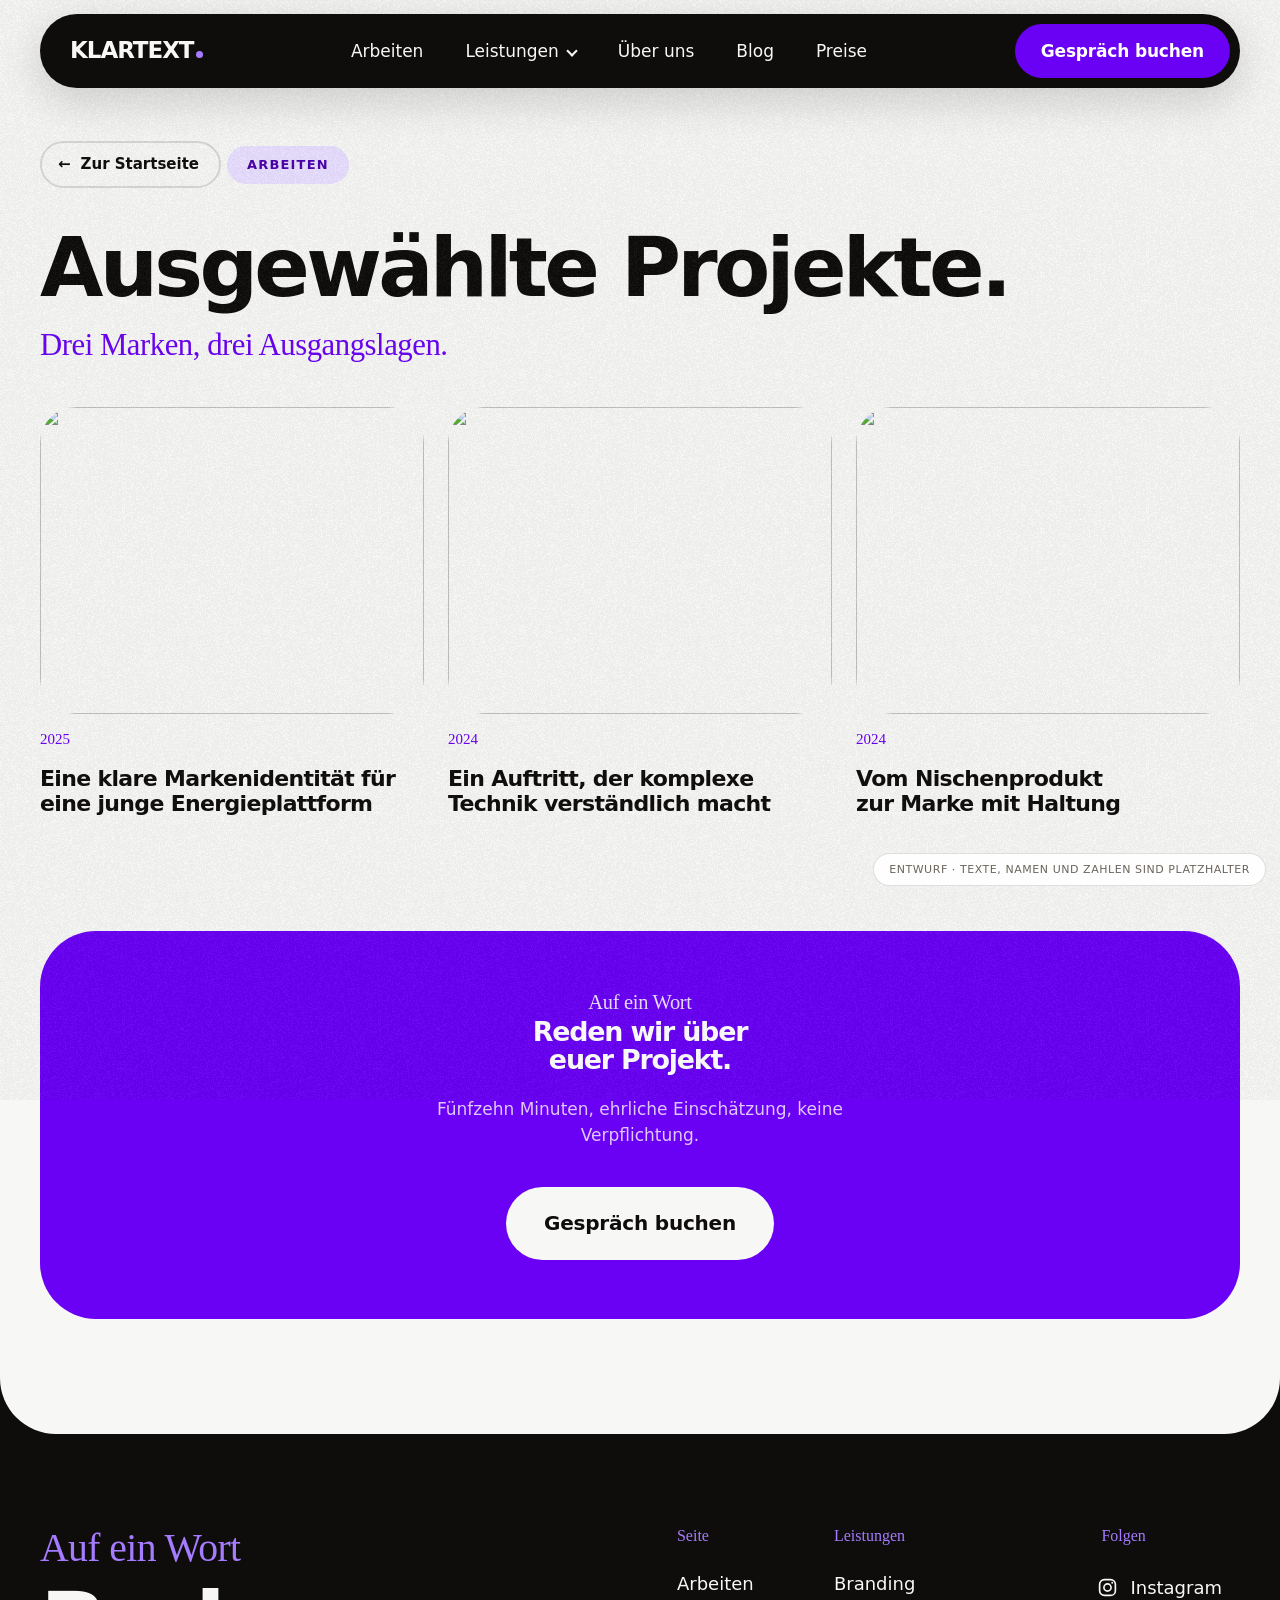
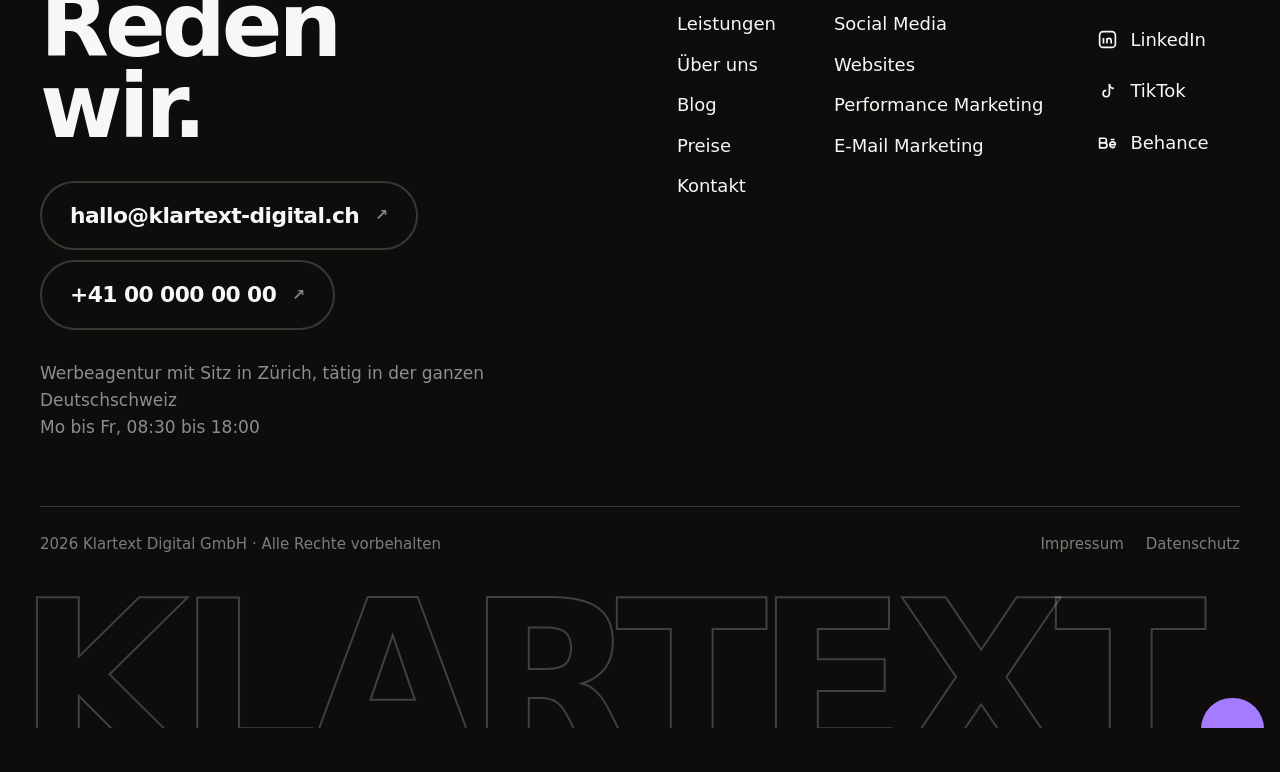
==== arbeiten/index.html @ 6c1e604f "Abstaende der Fallseiten in den Rhythmus, Kontakttext auf Standard, eigener Mauszeiger" ====
<!doctype html>
<html lang="de">
<head>
<meta charset="utf-8">
<meta name="viewport" content="width=device-width, initial-scale=1">
<style>
.lader{display:none}
.laedt{overflow:hidden}.laedt body{overflow:hidden}
.laedt .lader{--marke:clamp(40px,8.6vw,124px);--zahl:clamp(28px,4.2vw,62px);--lueck:clamp(14px,1.6vw,26px);position:fixed;inset:0;z-index:200;display:grid;place-items:center;padding:24px;background:linear-gradient(118deg,#0E0D0B 0%,#150F24 22%,#241046 42%,#3A0C8C 64%,#5406D2 84%,#6A00F4 100%);color:#F7F7F5;font-family:Figtree,system-ui,sans-serif;transition:opacity .62s cubic-bezier(.44,0,.56,1)}
.lader--weg{opacity:0}
.lader__mitte{display:grid;justify-items:center;transition:transform .62s cubic-bezier(.44,0,.56,1)}
.lader--weg .lader__mitte{transform:translateY(-14px)}
.lader__marke{display:inline-flex;align-items:baseline;gap:.1em;font-weight:900;letter-spacing:-.055em;line-height:1;font-size:var(--marke)}
.lader__marke i{font-style:normal;color:transparent;flex:0 0 auto;width:.3em;height:.3em;border-radius:50%;background:#A57BFF;align-self:baseline;overflow:hidden}
.lader__reihe{display:flex;align-items:center;gap:var(--lueck);width:min(calc(var(--marke)*10.35 + 2*(var(--lueck) + var(--zahl)*3.5)),calc(100vw - 48px));margin-top:clamp(30px,3.4vw,52px)}
.lader__balken{flex:1;height:clamp(6px,.55vw,10px);border-radius:99px;background:rgb(247 247 245/.22);overflow:hidden}
.lader__fuell{display:block;height:100%;width:0;border-radius:99px;background:#F7F7F5}
.lader__zahl{flex:none;width:calc(var(--zahl)*3.5);font-family:'Rock Salt',cursive;font-weight:400;color:#A57BFF;font-size:var(--zahl);text-align:left;line-height:1}
.lader__zahl--geist{visibility:hidden}
.lader__wort{margin-top:clamp(24px,2.6vw,38px);text-align:center;font-size:clamp(17px,1.65vw,27px);line-height:1.45;max-width:32ch;color:rgb(247 247 245/.78)}
@media (max-width:720px){.lader__zahl--geist{display:none}.lader__reihe{width:min(calc(var(--marke)*10.35 + var(--lueck) + var(--zahl)*3.5),calc(100vw - 40px))}}
@media (prefers-reduced-motion:reduce){.laedt .lader{transition-duration:.2s}.lader__mitte{transition:none}}
</style>
<meta name="robots" content="noindex, nofollow">
<title>Arbeiten | KLARTEXT. Werbeagentur Zürich</title>
<meta name="description" content="Ausgewählte Projekte">
<link rel="icon" href="data:image/svg+xml,<svg xmlns='http://www.w3.org/2000/svg' viewBox='0 0 32 32'><rect width='32' height='32' rx='9' fill='%236A00F4'/></svg>">
<link rel="stylesheet" href="../stil.css">
<script>document.documentElement.className+=" laedt";setTimeout(function(){document.documentElement.classList.remove("laedt")},8000)</script>
</head>
<body>

<div class="lader" id="lader" aria-hidden="true">
  <div class="lader__mitte">
    <div class="lader__marke">KLARTEXT<i>.</i></div>
    <div class="lader__reihe">
      <span class="lader__zahl lader__zahl--geist" aria-hidden="true">0%</span>
      <div class="lader__balken"><span class="lader__fuell"></span></div>
      <span class="lader__zahl">0%</span>
    </div>
    <p class="lader__wort"></p>
  </div>
</div>


<div class="korn" aria-hidden="true"></div>

<header class="nav">
  <div class="nav__pille">
    <a class="nav__mark" href="../index.html">KLARTEXT<i>.</i></a>
    <nav class="nav__wege" aria-label="Hauptnavigation">
      <a class="mlink" href="../arbeiten/index.html"><span class="mlink__bg" aria-hidden="true"></span><span class="mlink__t">Arbeiten</span><span class="mlink__t mlink__t--neu" aria-hidden="true">Arbeiten</span></a>
      <span class="ndd">
        <a class="mlink ndd__ausloeser" href="../index.html#leistungen" aria-expanded="false">
          <span class="mlink__bg" aria-hidden="true"></span>
          <span class="mlink__t">Leistungen<i class="ndd__chev" aria-hidden="true"></i></span>
          <span class="mlink__t mlink__t--neu" aria-hidden="true">Leistungen<i class="ndd__chev"></i></span>
        </a>
      </span>
      <a class="mlink" href="../ueber-uns.html"><span class="mlink__bg" aria-hidden="true"></span><span class="mlink__t">Über uns</span><span class="mlink__t mlink__t--neu" aria-hidden="true">Über uns</span></a>
      <a class="mlink" href="../blog/index.html"><span class="mlink__bg" aria-hidden="true"></span><span class="mlink__t">Blog</span><span class="mlink__t mlink__t--neu" aria-hidden="true">Blog</span></a>
        <a class="mlink" href="../index.html#preise"><span class="mlink__bg" aria-hidden="true"></span><span class="mlink__t">Preise</span><span class="mlink__t mlink__t--neu" aria-hidden="true">Preise</span></a>
    </nav>
    <a class="knopf knopf--akzent nav__cta" href="../index.html#kontakt">
      <span class="rolle"><span>Gespräch buchen</span><span aria-hidden="true">Gespräch buchen</span></span>
    </a>
  </div>
    <div class="ndd__panel" role="group" aria-label="Leistungen im Überblick" aria-hidden="true">
    <div class="ndd__inhalt">
      <div class="ndd__spalte ndd__spalte--liste">
        <ol class="ndd__liste">
            <li><a href="../leistungen/branding.html" data-i="0"><span class="ndd__nr">01</span><span class="ndd__name">Branding</span><i aria-hidden="true">↗</i></a></li>
            <li><a href="../leistungen/social-media.html" data-i="1"><span class="ndd__nr">02</span><span class="ndd__name">Social Media</span><i aria-hidden="true">↗</i></a></li>
            <li><a href="../leistungen/websites.html" data-i="2"><span class="ndd__nr">03</span><span class="ndd__name">Websites</span><i aria-hidden="true">↗</i></a></li>
            <li><a href="../leistungen/performance.html" data-i="3"><span class="ndd__nr">04</span><span class="ndd__name">Performance Marketing</span><i aria-hidden="true">↗</i></a></li>
            <li><a href="../leistungen/email-marketing.html" data-i="4"><span class="ndd__nr">05</span><span class="ndd__name">E-Mail Marketing</span><i aria-hidden="true">↗</i></a></li>
            </ol>
        <a class="ndd__fuss" href="../leistungen/index.html" tabindex="-1">Alle Leistungen <i aria-hidden="true">↗</i></a>
      </div>
      <div class="ndd__vorschau" aria-hidden="true">
            <div class="ndd__bild">
          <img src="../bilder/dienst-1.jpg" alt="" class="ist">
          <img src="../bilder/dienst-2.jpg" alt="">
          <img src="../bilder/dienst-3.jpg" alt="">
          <img src="../bilder/dienst-4.jpg" alt="">
          <img src="../bilder/dienst-5.jpg" alt="">
            </div>
            <div class="ndd__saetze">
          <div class="ndd__satz ist"><b>Positionierung, die sitzt</b><span>Markenstrategie, Wortmarke, Farb- und Schriftsystem, Bildsprache und ein Brand Guide, mit dem euer Team selbst weiterarbeitet.</span></div>
          <div class="ndd__satz"><b>Regelmässig statt sporadisch</b><span>Redaktionsplan für Instagram, TikTok und LinkedIn, Produktion im festen Takt und eine Community, die betreut wird.</span></div>
          <div class="ndd__satz"><b>Auftritte, die verkaufen</b><span>Konzept, Gestaltung und Umsetzung. Schnell, auffindbar und so gebaut, dass ihr Inhalte selbst pflegen könnt.</span></div>
          <div class="ndd__satz"><b>Budget, das arbeitet</b><span>Google Ads, Meta Ads, TikTok Ads und LinkedIn Ads mit sauberem Tracking und laufender Optimierung.</span></div>
          <div class="ndd__satz"><b>Der Kanal, der euch gehört</b><span>Newsletter, automatisierte Strecken und Segmentierung. Keine Plattform dazwischen, keine Reichweite auf Miete.</span></div>
            </div>
          </div>
      <aside class="ndd__karte">
        <p class="brush">Unsicher?</p>
        <p class="ndd__karte-titel">Wir sortieren das in 15&nbsp;Minuten.</p>
        <p class="ndd__karte-text">Kurzes Gespräch, ehrliche Einschätzung.
          Auch wenn am Ende nichts daraus wird.</p>
        <a class="knopf knopf--akzent" href="../index.html#kontakt" tabindex="-1">Gespräch buchen</a>
      </aside>
    </div>
  </div>
</header>

<main>
  <section class="unter">
    <a class="zurueck" href="../index.html" data-rein>
      <i aria-hidden="true">←</i><span>Zur Startseite</span></a>
    <span class="chip" data-rein>Arbeiten</span>
    <h1 data-rein-zeilen><span>Ausgewählte Projekte.</span></h1>
    <p class="brush" data-rein>Drei Marken, drei Ausgangslagen.</p>
  </section>

  <section class="uebersicht">
    <div class="blog__raster">
      <a class="beitrag" href="nordlicht.html" data-rein>
        <div class="maske"><img src="../bilder/fall-1.jpg" alt="" loading="lazy"></div>
        <span class="datum">2025</span>
        <h3>Eine klare Markenidentität für eine junge Energieplattform</h3>
      </a>
      <a class="beitrag" href="volta.html" data-rein>
        <div class="maske"><img src="../bilder/fall-2.jpg" alt="" loading="lazy"></div>
        <span class="datum">2024</span>
        <h3>Ein Auftritt, der komplexe Technik verständlich macht</h3>
      </a>
      <a class="beitrag" href="meridian.html" data-rein>
        <div class="maske"><img src="../bilder/fall-3.jpg" alt="" loading="lazy"></div>
        <span class="datum">2024</span>
        <h3>Vom Nischenprodukt zur Marke mit Haltung</h3>
      </a>
    </div>
  </section>

  <section class="ruf">
    <div class="ruf__karte ruf__karte--knapp" data-rein>
      <div class="ruf__wort">
        <p class="brush">Auf ein Wort</p>
        <h2>Reden wir über<br>euer Projekt.</h2>
        <p class="ruf__text">Fünfzehn Minuten, ehrliche Einschätzung,
          keine Verpflichtung.</p>
        <a class="knopf knopf--akzent gross" href="../index.html#kontakt">
          <span class="rolle"><span>Gespräch buchen</span><span aria-hidden="true">Gespräch buchen</span></span>
        </a>
      </div>
    </div>
  </section>
</main>

<footer class="fuss">
  <div class="fuss__oben">
    <div class="fuss__reden">
      <p class="brush">Auf ein Wort</p>
      <h2>Reden<br>wir.</h2>
      <div class="fuss__kontakt">
        <a class="fuss__gross" href="mailto:hallo@klartext-digital.ch">
          <span>hallo@klartext-digital.ch</span><i aria-hidden="true">↗</i></a>
        <a class="fuss__gross" href="tel:+41000000000">
          <span>+41 00 000 00 00</span><i aria-hidden="true">↗</i></a>
      </div>
      <p class="fuss__ort">Werbeagentur mit Sitz in Zürich, tätig in der ganzen Deutschschweiz<br>
        Mo bis Fr, 08:30 bis 18:00</p>
    </div>

    <div class="fuss__spalten">
      <nav class="fuss__spalte">
        <p class="fuss__kopf">Seite</p>
        <a class="mlink" href="../arbeiten/index.html"><span class="mlink__bg" aria-hidden="true"></span><span class="mlink__t">Arbeiten</span><span class="mlink__t mlink__t--neu" aria-hidden="true">Arbeiten</span></a>
        <a class="mlink" href="../leistungen/index.html"><span class="mlink__bg" aria-hidden="true"></span><span class="mlink__t">Leistungen</span><span class="mlink__t mlink__t--neu" aria-hidden="true">Leistungen</span></a>
        <a class="mlink" href="../ueber-uns.html"><span class="mlink__bg" aria-hidden="true"></span><span class="mlink__t">Über uns</span><span class="mlink__t mlink__t--neu" aria-hidden="true">Über uns</span></a>
        <a class="mlink" href="../blog/index.html"><span class="mlink__bg" aria-hidden="true"></span><span class="mlink__t">Blog</span><span class="mlink__t mlink__t--neu" aria-hidden="true">Blog</span></a>
        <a class="mlink" href="../index.html#preise"><span class="mlink__bg" aria-hidden="true"></span><span class="mlink__t">Preise</span><span class="mlink__t mlink__t--neu" aria-hidden="true">Preise</span></a>
        <a class="mlink" href="../index.html#kontakt"><span class="mlink__bg" aria-hidden="true"></span><span class="mlink__t">Kontakt</span><span class="mlink__t mlink__t--neu" aria-hidden="true">Kontakt</span></a>
      </nav>
      <nav class="fuss__spalte">
        <p class="fuss__kopf">Leistungen</p>
        <a class="mlink" href="../leistungen/branding.html"><span class="mlink__bg" aria-hidden="true"></span><span class="mlink__t">Branding</span><span class="mlink__t mlink__t--neu" aria-hidden="true">Branding</span></a>
        <a class="mlink" href="../leistungen/social-media.html"><span class="mlink__bg" aria-hidden="true"></span><span class="mlink__t">Social Media</span><span class="mlink__t mlink__t--neu" aria-hidden="true">Social Media</span></a>
        <a class="mlink" href="../leistungen/websites.html"><span class="mlink__bg" aria-hidden="true"></span><span class="mlink__t">Websites</span><span class="mlink__t mlink__t--neu" aria-hidden="true">Websites</span></a>
        <a class="mlink" href="../leistungen/performance.html"><span class="mlink__bg" aria-hidden="true"></span><span class="mlink__t">Performance Marketing</span><span class="mlink__t mlink__t--neu" aria-hidden="true">Performance Marketing</span></a>
        <a class="mlink" href="../leistungen/email-marketing.html"><span class="mlink__bg" aria-hidden="true"></span><span class="mlink__t">E-Mail Marketing</span><span class="mlink__t mlink__t--neu" aria-hidden="true">E-Mail Marketing</span></a>
      </nav>
      <div class="fuss__spalte">
        <p class="fuss__kopf">Folgen</p>
        <div class="fuss__sozial">
          <a href="../index.html" aria-label="Instagram"><svg viewBox="0 0 24 24" width="21" height="21" fill="none" stroke="currentColor" stroke-width="1.9"><rect x="3" y="3" width="18" height="18" rx="5.4"/><circle cx="12" cy="12" r="4.1"/><circle cx="17.4" cy="6.6" r="1.1" fill="currentColor" stroke="none"/></svg><span>Instagram</span></a>
          <a href="../index.html" aria-label="LinkedIn"><svg viewBox="0 0 24 24" width="21" height="21" fill="none" stroke="currentColor" stroke-width="1.9"><rect x="3" y="3" width="18" height="18" rx="4"/><path d="M7.4 10.4v6.2M7.4 7.6v.1M11.4 16.6v-3.4a2.4 2.4 0 0 1 4.8 0v3.4M11.4 16.6v-6.2"/></svg><span>LinkedIn</span></a>
          <a href="../index.html" aria-label="TikTok"><svg viewBox="0 0 24 24" width="21" height="21" fill="none" stroke="currentColor" stroke-width="1.9" stroke-linejoin="round"><path d="M14.2 3.5v10.9a3.6 3.6 0 1 1-3.6-3.6"/><path d="M14.2 3.5a5 5 0 0 0 5 5"/></svg><span>TikTok</span></a>
          <a href="../index.html" aria-label="Behance"><svg viewBox="0 0 24 24" width="21" height="21" fill="none" stroke="currentColor" stroke-width="1.9" stroke-linejoin="round"><path d="M3 6h5.2a2.6 2.6 0 0 1 0 5.2H3zM3 11.2h5.6a2.9 2.9 0 0 1 0 5.8H3zM14.6 13.4h6.4a3.2 3.2 0 0 0-6.4 0 3.2 3.2 0 0 0 5.9 1.7M15.6 7.4h4.4"/></svg><span>Behance</span></a>
        </div>
      </div>
    </div>
  </div>

  <div class="fuss__recht">
    <p>2026 Klartext Digital GmbH · Alle Rechte vorbehalten</p>
    <nav>
      <a href="../recht/impressum.html">Impressum</a>
      <a href="../recht/datenschutz.html">Datenschutz</a>
    </nav>
  </div>

  <!-- Riesige Wortmarke als Grafik, unten angeschnitten -->
  <div class="fuss__wortmarke" aria-hidden="true">KLARTEXT<i>.</i></div>
</footer>

<div class="demo">Entwurf · Texte, Namen und Zahlen sind Platzhalter</div>

<script src="../js/lenis.min.js"></script>
<script src="../js/gsap.min.js"></script>
<script src="../js/ScrollTrigger.min.js"></script>
<script src="../lader.js"></script>
<script src="../bewegung.js"></script>
<script src="../zeiger.js"></script>
</body>
</html>
---- stil.css ----
/* ═══════════════════════════════════════════════════════════════
   KLARTEXT. — Playful Minimalism / Soft Pop, hell
   Eigene Seite. Bewegungswerte stammen aus den Messungen an den
   beiden Vorlagen (gleiche Kurve, gleiche Dauern), Layout, Farbe
   und Typografie sind KLARTEXT.
   ═══════════════════════════════════════════════════════════════ */

@font-face{font-family:Figtree;src:url(fonts/figtree-latin.woff2) format('woff2');
  font-weight:400 900;font-display:swap;
  unicode-range:U+0000-00FF,U+0131,U+0152-0153,U+02BB-02BC,U+02C6,U+02DA,U+02DC,
    U+0304,U+0308,U+0329,U+2000-206F,U+20AC,U+2122,U+2191,U+2193,U+2212,U+2215,U+FEFF,U+FFFD}
@font-face{font-family:Figtree;src:url(fonts/figtree-latin-ext.woff2) format('woff2');
  font-weight:400 900;font-display:swap;
  unicode-range:U+0100-02BA,U+02BD-02C5,U+02C7-02CC,U+02CE-02D7,U+02DD-02FF,U+0304,
    U+0308,U+0329,U+1D00-1DBF,U+1E00-1E9F,U+1EF2-1EFF,U+2020,U+20A0-20AB,U+20AD-20C0,
    U+2113,U+2C60-2C7F,U+A720-A7FF}
@font-face{font-family:'Rock Salt';src:url(fonts/rocksalt.woff2) format('woff2');
  font-weight:400;font-display:swap}

:root{
  /* ── Farbe: KLARTEXT-Marke auf heller Bühne ── */
  /* Fast-Weiss statt Creme — die Bühne bleibt minimal warm, damit
     Violett und Schwarz nicht kalt kippen, liest sich aber als Weiss. */
  --creme:#F7F7F5;        /* die Bühne */
  --creme-2:#ECECE8;      /* Flächen, Pillen */
  --creme-3:#FFFFFF;      /* Karten — echtes Weiss */
  --tinte:#0E0D0B;        /* warmes Schwarz */
  --tinte-2:#1A1814;      /* dunkle Karten */
  --grau:#6B655C;         /* Fliesstext gedämpft */
  --grau-2:#A29A8D;       /* sehr gedämpft */
  --linie:rgb(14 13 11 / .13);
  --linie-hell:rgb(247 247 245 / .18);
  --violett:#6A00F4;
  --violett-hell:#A57BFF;
  --violett-tief:#4A00AA;
  --violett-zart:#E9DEFF;

  /* ── Bewegung: gemessen an beiden Vorlagen ── */
  --kurve:cubic-bezier(.44,0,.56,1);          /* Interaktion */
  --kurve-rein:cubic-bezier(.23,.52,.42,.97); /* Einblendung */
  --t-farbe:.4s;
  --t-flaeche:.3s;
  --t-bild:.6s;
  --t-bedien:.46s;
  --t-oeffnen:.3s;  /* Akkordeon: Redondo braucht 265 ms, nicht 400 */
  /* Menü-Hover: an Shinta gemessen t98 155 ms — also RUND DREIMAL
     schneller als eine Text-Rolle. Das war der spürbare Unterschied. */
  --t-menue:.13s;   /* wie die Knöpfe — ein Tempo für alle Bedienelemente */
  /* Knopf-Hover: Shinta kippt seine Knöpfe um 6°. Bewusst NICHT
     übernommen — schräge Knöpfe wirken unseriös. Stattdessen ein
     klar spürbares Wachsen plus ein kleiner Lift, gleiche Dauer. */
  --t-knopf:.13s;
  --t-lamelle:.28s; /* Team-Lamellen — knapp unter dem Akkordeon (.3s) */
  --t-fuell:.42s;   /* Punkte-Füllung, an Redondo gemessen (~400 ms) */   /* Bedienelemente: Farbe UND Form gleich schnell.
     Lief die Farbe auf .3s und die Form auf .13s, wirkte der Knopf
     träge, obwohl er sofort wächst — der Versatz fällt auf. */
  --kipp:scale(1.05) translateY(-2px);

  /* ── Form: runder und grösser als die Vorlagen ── */
  --r-gross:36px;
  --r-mittel:24px;
  --r-klein:16px;
  --r-pille:999px;
  --r-seite:56px;

  /* ── Raum: breiter als die Vorlagen (1520 statt 1280) ── */
  --pad:40px;
  --sec:clamp(90px,9vw,170px);
}

*{margin:0;padding:0;box-sizing:border-box}
html{-webkit-text-size-adjust:100%;scroll-behavior:auto}
body{
  background:var(--tinte);color:var(--tinte);
  font-family:Figtree,system-ui,sans-serif;font-weight:400;font-size:19px;
  line-height:1.55;overflow-x:hidden;-webkit-font-smoothing:antialiased;
}
/* overflow:CLIP, nicht hidden — hidden macht aus main einen Scroll-
   Container und setzt damit jedes position:sticky im Inneren ausser
   Kraft (Arbeiten, Klebe-Sektion, Team, FAQ waren alle tot). */
main{background:var(--creme);border-radius:0 0 var(--r-seite) var(--r-seite);
  position:relative;z-index:1;overflow:clip}
img{display:block;max-width:100%;height:auto}
a{color:inherit;text-decoration:none}
button{font:inherit;color:inherit;background:none;border:0;cursor:pointer}
ul,ol{list-style:none}
::selection{background:var(--violett);color:#fff}
:focus-visible{outline:3px solid var(--violett);outline-offset:3px;border-radius:6px}

/* ── Bausteine ─────────────────────────────────────────────── */
h1,h2,h3{font-weight:800;letter-spacing:-.045em;line-height:1;text-wrap:balance}
h1{font-size:clamp(52px,7.4vw,124px);line-height:.94}
h2{font-size:clamp(38px,5vw,86px);line-height:.98}
h3{font-size:clamp(22px,1.7vw,30px);letter-spacing:-.03em;line-height:1.15}
h1 span,h2 span{display:block}
.mitte{text-align:center}

/* ── Brush: die Handschrift als zweite Stimme ───────────────────
   Sie steht als eigene ZEILE über den Überschriften — immer ein <p>.
   Auf 15 px war das eine Bildunterschrift, kein Akzent; jetzt trägt
   sie so weit, dass man sie als eigene Stimme liest. Inline im Satz
   (<span>, <em>) bleibt sie an ihrer Umgebung gemessen. */
.brush{font-family:'Rock Salt',cursive;font-weight:400;font-size:15px;
  letter-spacing:0;line-height:1.6;color:var(--violett);font-style:normal}
p.brush{font-size:clamp(28px,3.1vw,50px);line-height:1.25;
  letter-spacing:-.015em;margin-bottom:.3em}
/* Rock Salt hat eine kleine x-Höhe — bei .72em wirkte das Wort im
   Titel verschluckt. .88em gleicht das aus, ohne die Zeile zu sprengen. */
h1 .brush,h2 .brush{font-size:.88em;letter-spacing:-.01em;
  display:inline-block;margin-right:.12em}
/* Träger des Schreib-Reveals. Ohne Skript bleibt alles sichtbar —
   die Verdeckung setzt erst GSAP, nie das Stylesheet. Die Polsterung
   (und das gleich grosse Minus-Aussenmass, das sie wieder aufhebt)
   gibt der Maske Luft: Rock Salt hat lange Ober- und Unterlängen und
   ragt aus seinem Kasten heraus. */
.brush__t{display:inline-block;padding:.16em .04em;margin:-.16em -.04em}
/* Der Träger ist ein <span> und fängt sich sonst fremde Regeln ein —
   `.zahlen__liste span` etwa hat ihn grau und 18 px gemacht. Er erbt
   deshalb ausdrücklich alles von der Handschrift. */
.brush .brush__t{font:inherit;color:inherit}

/* Chip */
.chip{display:inline-block;background:var(--violett-zart);color:var(--violett-tief);
  border-radius:var(--r-pille);padding:9px 20px;font-size:13px;font-weight:700;
  letter-spacing:.09em;text-transform:uppercase;margin-bottom:22px}
.chip--hell{background:rgb(247 247 245 / .14);color:var(--creme)}

.fuehrung{color:var(--grau);font-size:clamp(17px,1.25vw,21px);max-width:52ch}
.fuehrung.hell{color:rgb(247 247 245 / .68)}
.fuehrung a{color:var(--violett);font-weight:700;text-decoration:underline;
  text-underline-offset:4px;text-decoration-thickness:2px}

/* ── Knöpfe: gross und rund ────────────────────────────────── */
/* ── Knopf: Punkte-Füllung ──────────────────────────────────────
   An redondo.design abgelesen: der Knopf wechselt NICHT die Farbe,
   sondern drei Punkte wachsen auf das 3,3-fache und wandern nach
   unten, bis sie zur Fläche verschmelzen. Dauert mit ~400 ms länger
   als ein Farbwechsel, wirkt aber viel weicher — genau das ist der
   Unterschied, den man als „smoother" liest. */
.knopf{position:relative;overflow:hidden;isolation:isolate;
  display:inline-flex;align-items:center;justify-content:center;
  border-radius:var(--r-pille);font-weight:700;font-size:18px;letter-spacing:-.01em;
  padding:16px 28px;transition:color var(--t-knopf) var(--kurve-rein),
    border-color var(--t-knopf) var(--kurve-rein),
    transform var(--t-knopf) var(--kurve-rein)}
.knopf > *{position:relative;z-index:1}
/* Punktgrösse RELATIV zum Knopf — feste Pixel decken breite Knöpfe
   nie ganz ab, die Füllung bliebe als Wellenkante stehen. 40 % Breite
   bei Skala 2.2 deckt jede Knopfgrösse sicher. */
.knopf__punkt{position:absolute;z-index:0;bottom:0;width:40%;aspect-ratio:1;
  border-radius:50%;background:var(--knopf-fuell,var(--violett));
  transform:translateY(58%) scale(0);transform-origin:50% 50%;
  transition:transform var(--t-fuell) var(--kurve-rein)}
.knopf__punkt:nth-child(1){left:-4%;transition-delay:0s}
.knopf__punkt:nth-child(2){left:30%;transition-delay:.035s}
.knopf__punkt:nth-child(3){right:-4%;transition-delay:.07s}
.knopf:hover .knopf__punkt,.knopf:focus-visible .knopf__punkt{
  transform:translateY(-8%) scale(2.2)}
/* Beim Verlassen laufen die Punkte in umgekehrter Reihenfolge zurück */
.knopf:not(:hover) .knopf__punkt:nth-child(1){transition-delay:.07s}
.knopf:not(:hover) .knopf__punkt:nth-child(3){transition-delay:0s}
.knopf:hover,.knopf:focus-visible{transform:var(--kipp)}
/* Der zweite Textknoten der Rolle stört hier — der Knopf kippt als
   Ganzes, statt den Text durchrollen zu lassen. */
.knopf .rolle > span:nth-child(2){display:none}
.knopf:hover .rolle > span{transform:none}
.knopf.gross{font-size:20px;padding:21px 38px}
.knopf.voll{width:100%}
/* HOVER = UMKEHR. Der Knopf tauscht Flaeche und Schrift, statt nur
   einen Ton dunkler zu werden. Vorher liefen zwei Faelle praktisch ins
   Leere: Violett fuellte sich mit dunklerem Violett (Gespraech buchen),
   Creme fuellte sich mit Weiss. Man sah fast nichts.
   Regel: violetter Knopf -> weisse Flaeche, violette Schrift. */
.knopf--dunkel{background:var(--tinte);color:var(--creme);--knopf-fuell:var(--violett)}
/* Die Fuellung ist die Akzentfarbe — darauf gehoert dunkle Schrift,
   weiss kam auf 2,0:1. */
.knopf--dunkel:hover,.knopf--dunkel:focus-visible{color:var(--tinte)}
.knopf--akzent{background:var(--violett);color:#fff;--knopf-fuell:var(--tinte)}
.knopf--akzent:hover,.knopf--akzent:focus-visible{color:var(--creme)}

/* Dunkle Umgebungen: helle Fuellung, dunkle Schrift */
.dienste .knopf--akzent,
.rechner__ergebnis .knopf--akzent,
.ndd__karte .knopf--akzent,
.nav__pille .knopf--akzent,
.fuss .knopf--akzent{--knopf-fuell:var(--creme)}
.dienste .knopf--akzent:hover,.dienste .knopf--akzent:focus-visible,
.rechner__ergebnis .knopf--akzent:hover,.rechner__ergebnis .knopf--akzent:focus-visible,
.ndd__karte .knopf--akzent:hover,.ndd__karte .knopf--akzent:focus-visible,
.nav__pille .knopf--akzent:hover,.nav__pille .knopf--akzent:focus-visible,
.fuss .knopf--akzent:hover,.fuss .knopf--akzent:focus-visible{color:var(--tinte)}
.knopf--rand{border:2px solid var(--linie);color:var(--tinte);--knopf-fuell:var(--tinte)}
.knopf--rand:hover,.knopf--rand:focus-visible{border-color:var(--tinte);color:var(--creme)}
.knopf:active{transform:scale(.98)}

.kreis{width:62px;height:62px;flex:none;border-radius:50%;background:var(--violett);
  color:#fff;display:grid;place-items:center;
  transition:background-color var(--t-knopf) var(--kurve-rein),
    transform var(--t-knopf) var(--kurve-rein)}
.kreis svg{transition:transform var(--t-knopf) var(--kurve-rein)}
/* Gleiche Umkehr wie bei den Knoepfen. Violett auf dunkleres Violett
   und Creme auf Weiss waren beide praktisch unsichtbar. */
.kreis{transition:background-color var(--t-knopf) var(--kurve-rein),
  color var(--t-knopf) var(--kurve-rein),
  transform var(--t-knopf) var(--kurve-rein)}
.kreis:hover{background:#fff;color:var(--violett);transform:var(--kipp)}
.kreis:hover svg{transform:translate(3px,-3px)}
.kreis--hell{background:var(--creme);color:var(--tinte)}
.kreis--hell:hover{background:var(--tinte);color:var(--creme)}
.knopfpaar{display:flex;align-items:center;gap:12px;flex-wrap:wrap}

/* Text-Rolle — Text doppelt, rollt beim Hover durch */
.rolle{display:inline-block;position:relative;overflow:hidden;vertical-align:top}
.rolle > span{display:block;transition:transform var(--t-bedien) var(--kurve)}
.rolle > span:nth-child(2){position:absolute;left:0;top:100%;width:100%}
a:hover .rolle > span,button:hover .rolle > span{transform:translateY(-100%)}

/* Ziffernrolle */

/* Korn — sehr fein, nur als Textur auf der hellen Fläche */
/* ── Filmkorn, an rama.framer.media ausgemessen ──────────────────
   Gemessen an der laufenden Vorlage, nicht geschaetzt:
     Textur     256 px, monochrom, HARTES Einzelpixel-Rauschen
                (Autokorrelation 1 px = 0.00 — bewusst unverklumpt),
                Mittel 75 von 255, Standardabweichung 97
     Deckkraft  0.04, kein Mischmodus
     Bewegung   ~12 Wechsel pro Sekunde (83 ms), lineare Wegpunkte
                mit Spruengen von ~77 px waagrecht, ~51 px senkrecht
   Rama animiert per JavaScript; hier als CSS-Animation nachgebaut,
   damit kein Skript pro Bild laufen muss. Bewegt wird nur transform,
   das liegt auf der Grafikkarte. */
.korn{position:fixed;inset:-200px;z-index:9;pointer-events:none;
  background-image:url(korn-fein.png);background-repeat:repeat;
  opacity:.04;will-change:transform;
  animation:korn-flimmern .833s steps(1,end) infinite}

@keyframes korn-flimmern{
  0%  {transform:translate3d(0,0,0)}
  10% {transform:translate3d(-77px,-51px,0)}
  20% {transform:translate3d(-154px,0,0)}
  30% {transform:translate3d(-77px,51px,0)}
  40% {transform:translate3d(0,102px,0)}
  50% {transform:translate3d(77px,51px,0)}
  60% {transform:translate3d(154px,0,0)}
  70% {transform:translate3d(77px,-51px,0)}
  80% {transform:translate3d(0,-102px,0)}
  90% {transform:translate3d(-38px,-25px,0)}
}
@media (prefers-reduced-motion:reduce){.korn{animation:none}}

.kopfzeile{display:flex;align-items:flex-end;justify-content:space-between;
  gap:40px;flex-wrap:wrap;margin-bottom:clamp(40px,4vw,72px)}

/* ── Navigation ────────────────────────────────────────────── */
.nav{position:fixed;top:14px;left:0;right:0;z-index:40;padding:0 var(--pad);
  display:flex;justify-content:center;pointer-events:none}
.nav__pille{pointer-events:auto;width:100%;max-width:1520px;
  background:var(--tinte);border-radius:var(--r-pille);
  display:flex;align-items:center;justify-content:space-between;gap:24px;
  padding:10px 10px 10px 30px;color:var(--creme);
  box-shadow:0 12px 40px rgb(14 13 11 / .16)}
.nav__mark{font-weight:800;font-size:23px;letter-spacing:-.045em;
  display:inline-flex;align-items:baseline;gap:.1em}
/* Der Punkt ist Markenzeichen, nicht Satzzeichen: als Kreis gezeichnet,
   damit die Groesse frei steuerbar ist. Das Zeichen im HTML bleibt
   stehen (Vorlesegeraete, Auswahl), wird aber unsichtbar gestellt. */
.nav__mark i{font-style:normal;color:transparent;flex:0 0 auto;
  width:.32em;height:.32em;border-radius:50%;background:var(--violett-hell);
  align-self:baseline;overflow:hidden}
.nav__wege{display:flex;gap:6px;font-size:17px;font-weight:500}

/* ── Menü-Hover: Pille poppt auf, Wort kippt durch ──────────────
   An shinta.framer.media abgetastet:
     Pille   Skala 0.25 → 1 · Deckkraft 0 → 1 · t98 155 ms
     Wort    altes wächst weg und blendet aus, neues kommt aus 0.88
             herein und wird SCHWARZ. Shintas Drehung um ±15° haben
             wir bewusst weggelassen — zu schräg, wirkt unseriös.
   Eine senkrechte Text-Rolle sieht ganz anders aus — und war mit
   460 ms auch dreimal zu langsam. */
.mlink{position:relative;display:inline-grid;place-items:center;
  padding:9px 18px;border-radius:var(--r-pille);isolation:isolate;
  line-height:1.25}
.mlink__bg{position:absolute;inset:0;z-index:-1;border-radius:var(--r-pille);
  background:var(--creme);transform:scale(.25);opacity:0;
  transition:transform var(--t-menue) var(--kurve-rein),
             opacity var(--t-menue) var(--kurve-rein)}
.mlink__t{grid-area:1/1;white-space:nowrap;
  transition:transform var(--t-menue) var(--kurve-rein),
             opacity var(--t-menue) var(--kurve-rein)}
.mlink__t--neu{opacity:0;transform:scale(.88);color:var(--tinte)}
.mlink:hover .mlink__bg,.mlink:focus-visible .mlink__bg{transform:scale(1);opacity:1}
.mlink:hover .mlink__t,.mlink:focus-visible .mlink__t{
  opacity:0;transform:scale(1.14)}
.mlink:hover .mlink__t--neu,.mlink:focus-visible .mlink__t--neu{
  opacity:1;transform:none}
.nav__cta{font-size:17px;padding:14px 26px}

/* ── Leistungs-Dropdown ─────────────────────────────────────────
   Mechanik aus der ersten KLARTEXT-Seite (130 ms Verweilen zum
   Öffnen, 180 ms Nachlauf, Panel hält nur, öffnet nie selbst).
   Neu: das Panel hängt an der LEISTE, nicht am Wort — es läuft über
   die volle Breite. Damit es trotzdem sichtbar aus dem Wort kommt,
   setzt das Skript den Ursprung der Aufklapp-Bewegung auf die
   Mitte des Auslösers (--ndd-x). Sonst hovert man rechts und links
   geht etwas auf, was sich falsch anfühlt. */
.ndd{position:static;display:inline-grid}
.ndd__chev{width:8px;height:8px;margin-left:9px;display:inline-block;
  border-right:2.2px solid currentColor;border-bottom:2.2px solid currentColor;
  transform:translateY(-2px) rotate(45deg);
  transition:transform var(--t-menue) var(--kurve-rein)}
.ndd.ist .ndd__chev{transform:translateY(1px) rotate(-135deg)}

.ndd__panel{position:absolute;top:calc(100% + 14px);
  left:var(--pad);right:var(--pad);max-width:1520px;margin-inline:auto;z-index:5;
  opacity:0;visibility:hidden;pointer-events:none;
  transform:translateY(-12px) scale(.97);
  transform-origin:var(--ndd-x,50%) 0;
  transition:opacity var(--t-menue) var(--kurve-rein),
    transform var(--t-menue) var(--kurve-rein),visibility 0s linear var(--t-menue)}
.nav.auf .ndd__panel{opacity:1;visibility:visible;pointer-events:auto;
  transform:none;transition-delay:0s}

.ndd__inhalt{display:grid;grid-template-columns:1fr 400px 320px;gap:34px;
  background:var(--creme-3);color:var(--tinte);border-radius:var(--r-gross);
  padding:30px;box-shadow:0 30px 80px rgb(14 13 11 / .2)}

/* Spalte 1 — die Liste, gross genug für die volle Breite */
.ndd__spalte--liste{display:flex;flex-direction:column;justify-content:space-between}
.ndd__liste{display:grid;gap:4px}
/* Ganze ZEILE ist die Auslösefläche, nicht nur das Wort. */
.ndd__liste a{display:flex;align-items:center;gap:20px;width:100%;
  padding:17px 24px;border-radius:var(--r-mittel);
  font-size:clamp(22px,1.8vw,30px);font-weight:800;letter-spacing:-.03em;
  transition:background-color var(--t-knopf) var(--kurve-rein),
    color var(--t-knopf) var(--kurve-rein),transform var(--t-knopf) var(--kurve-rein)}
.ndd__nr{font-size:14px;font-weight:700;color:var(--grau-2);width:26px;flex:none;
  transition:color var(--t-knopf) var(--kurve-rein)}
.ndd__name{flex:1}
.ndd__liste i{font-style:normal;font-size:20px;opacity:0;transform:translateX(-8px);
  transition:opacity var(--t-farbe) var(--kurve),transform var(--t-bedien) var(--kurve)}
/* Geschwister dimmen, sobald eine Zeile überfahren wird */
.ndd__liste:hover a{color:var(--grau-2)}
.ndd__liste a:hover{background:var(--violett);color:var(--tinte);transform:scale(1.02)}
.ndd__liste a:hover .ndd__nr{color:rgb(14 13 11 / .55)}
.ndd__liste a:hover i{opacity:1;transform:none}
.ndd__fuss{display:inline-flex;align-items:center;gap:9px;align-self:start;
  margin:14px 0 0 24px;font-size:17px;font-weight:700;color:var(--violett);
  transition:gap var(--t-bedien) var(--kurve)}
.ndd__fuss:hover{gap:16px}
.ndd__fuss i{font-style:normal}

/* Spalte 2 — Vorschau */
.ndd__vorschau{display:grid;gap:18px;align-content:start}
.ndd__bild{position:relative;height:240px;border-radius:var(--r-mittel);
  overflow:hidden;background:var(--creme-2)}
.ndd__bild img{position:absolute;inset:0;width:100%;height:100%;object-fit:cover;
  opacity:0;transform:scale(1.05);
  transition:opacity var(--t-farbe) var(--kurve),transform var(--t-bild) var(--kurve)}
.ndd__bild img.ist{opacity:1;transform:none}
.ndd__saetze{position:relative;min-height:112px}
.ndd__satz{position:absolute;inset:0;opacity:0;transform:translateY(6px);
  transition:opacity var(--t-farbe) var(--kurve),transform var(--t-farbe) var(--kurve)}
.ndd__satz.ist{opacity:1;transform:none}
.ndd__satz b{display:block;font-size:21px;font-weight:800;letter-spacing:-.025em;
  margin-bottom:8px}
.ndd__satz span{font-size:16px;line-height:1.55;color:var(--grau)}

/* Spalte 3 — Einladung, füllt die Breite sinnvoll */
.ndd__karte{background:var(--violett);color:#fff;border-radius:var(--r-mittel);
  padding:28px;display:flex;flex-direction:column;gap:10px}
/* Im Dropdown-Panel ist die Höhe knapp — hier bleibt die Handschrift
   kleiner als in den Sektionen, sonst drückt sie die Karte auf. */
.ndd__karte .brush{color:rgb(255 255 255 / .78);
  font-size:clamp(19px,1.4vw,24px);margin-bottom:.2em}
.ndd__karte-titel{font-size:24px;font-weight:800;letter-spacing:-.03em;
  line-height:1.12;margin-top:4px}
.ndd__karte-text{font-size:15px;line-height:1.5;color:rgb(255 255 255 / .78)}
/* Cremefarbener Knopf auf violetter Karte: Fuellung Tinte. Weiss auf
   Creme war unsichtbar. */
.ndd__karte .knopf{margin-top:auto;background:var(--creme);color:var(--tinte);
  font-size:16px;padding:14px 24px;--knopf-fuell:var(--tinte)}
.ndd__karte .knopf:hover,.ndd__karte .knopf:focus-visible{color:var(--creme)}

@media (max-width:1240px){ .ndd__panel{display:none} }

/* ── 1 · Bühne ─────────────────────────────────────────────── */
/* Der Bildstreifen unter der Überschrift ist raus. Die Bühne traegt
   sich jetzt allein, deshalb eine gesetzte Mindesthoehe mit senkrecht
   zentriertem Inhalt statt Hoehe aus dem Bildmaterial. */
.buehne{padding:clamp(140px,12vw,190px) var(--pad) clamp(80px,8vw,130px);
  max-width:1600px;margin:0 auto;
  min-height:min(90vh,860px);display:grid;align-content:center}
.buehne__kopf{max-width:1520px;margin:0 auto;width:100%}
.buehne__unten{display:flex;align-items:flex-end;justify-content:space-between;
  gap:40px;flex-wrap:wrap;margin-top:36px}

/* ── 3 · Referenzen ────────────────────────────────────────── */
.referenzen{padding:var(--sec) var(--pad) 0;max-width:1600px;margin:0 auto}
.referenzen .brush{display:block;text-align:center;margin-bottom:30px}
.ref__reihe{max-width:1520px;margin:0 auto;display:grid;
  grid-template-columns:repeat(6,1fr);gap:14px}
.ref{display:grid;place-items:center;padding:38px 20px;min-height:140px;
  background:var(--creme-3);border-radius:var(--r-mittel);
  transition:background-color var(--t-flaeche) var(--kurve),
    transform var(--t-bedien) var(--kurve)}
/* Logos wachsen nur — fremde Marken dreht man nicht schief. */
.ref{transition:background-color var(--t-flaeche) var(--kurve),transform var(--t-knopf) var(--kurve-rein)}
/* Die Kachel ist bereits reines Weiss — heller geht nicht, der alte
   Hover war wirkungslos. Stattdessen ein zarter violetter Rahmen. */
.ref{box-shadow:inset 0 0 0 0 var(--violett-zart);
  transition:box-shadow var(--t-flaeche) var(--kurve),
    transform var(--t-knopf) var(--kurve-rein)}
.ref:hover{box-shadow:inset 0 0 0 2px var(--violett-zart);transform:scale(1.044)}
.ref img{max-width:100%;width:auto;height:auto;
  filter:brightness(0) saturate(0);opacity:.55;
  transition:opacity var(--t-farbe) var(--kurve)}
.ref:hover img{opacity:1}
/* Gleiche Höhe macht Logos NICHT gleich gross: ein kompaktes Zeichen
   trägt bei gleicher Höhe viel mehr Farbe als ein dünner Schriftzug.
   Die Werte unten sind gemessen — jedes Logo bei 120 px gerendert, mit
   demselben Filter, seine Deckfläche gezählt und die Höhe so
   nachgezogen, dass alle dieselbe Fläche belegen (scratchpad/gleich.py).
   Zwei Werte fallen aus der Reihe, weil PLÜ und Energie Studio Luft in
   der Datei haben — dort ist das Zeichen kleiner als sein Rahmen. */
.ref .lg{max-width:min(182px,100%)}
.ref .lg--rb  {max-height:43px}
.ref .lg--gcb {max-height:55px}
.ref .lg--plue{max-height:86px}
.ref .lg--van {max-height:45px}
.ref .lg--es  {max-height:78px}
.ref .lg--ec  {max-height:37px}

/* ── 4 · Leistungen ─────────────────────────────────────────────
   Akkordeon mit Riesentypo auf schwarzem Block: Nummer, Name, ein
   Kreis mit Plus rechts. Beim Überfahren geht die Zeile auf Violett,
   beim Öffnen fahren Text, Schlagworte und Bild heraus.
   Kombination aus der Redondo-Struktur und unserem Bild aus der
   ersten Fassung. */
/* Die Sektion laeuft ueber die GANZE Breite und zieht sich erst am
   Ende beim Wegscrollen auf Containermass zusammen — mit runden Ecken.
   Der Text steht auf `--einzug` — also auf derselben Linie wie die
   Buehne und alles andere auf der Seite, nicht zusaetzlich eingerueckt.
   Das Zusammenziehen am Ende haelt deshalb 40 px vor dem Text an
   (siehe bewegung.js), sonst klebte der Text an der runden Kante. */
.dienste{padding:var(--sec) 0 0;max-width:none;margin:0}
/* Gemeinsamer Bauplan fuer die vollbreiten Bloecke (Leistungen, Team).
   Die Ecken sind IMMER rund — vorher liefen sie von eckig auf rund,
   das sah aus wie ein Fehler statt wie eine Bewegung. Beim Wegscrollen
   aendert sich nur noch die BREITE. */
.dienste__block,.team__block{--einzug:max(var(--pad),calc((100% - 1520px) / 2));
  --innen:clamp(26px,3vw,56px);
  max-width:none;margin:0;background:var(--tinte);
  color:var(--creme);border-radius:var(--r-seite);
  padding:clamp(40px,4.4vw,80px) var(--einzug) clamp(40px,4vw,64px)}
.dienste__kopf{margin-bottom:clamp(30px,3vw,52px)}
.dienste__kopf .brush{color:var(--violett-hell);margin-bottom:14px}
.dienste__kopf h2{max-width:16ch}

.lzliste{border-top:1px solid var(--linie-hell)}
.lz{border-bottom:1px solid var(--linie-hell)}

.lz__kopf{width:100%;display:flex;align-items:center;
  gap:clamp(14px,1.4vw,26px);text-align:left;
  padding:clamp(20px,2.2vw,34px) 0;color:var(--creme);
  transition:color var(--t-knopf) var(--kurve-rein)}
.lz__kopf:hover,.lz.ist .lz__kopf{color:var(--violett-hell)}
.lz__nr{font-size:clamp(30px,4.4vw,86px);font-weight:800;letter-spacing:-.05em;
  line-height:.9;font-variant-numeric:tabular-nums}
.lz__name{font-size:clamp(30px,4.4vw,86px);font-weight:800;letter-spacing:-.05em;
  line-height:.9;margin-right:auto}

/* Kreis mit Plus — füllt sich beim Überfahren, klappt beim Öffnen zu */
.lz__zeichen{position:relative;width:clamp(38px,3.4vw,54px);
  height:clamp(38px,3.4vw,54px);border-radius:50%;flex:none;
  display:grid;place-items:center;background:transparent;
  transition:background-color var(--t-knopf) var(--kurve-rein)}
.lz__kopf:hover .lz__zeichen,.lz.ist .lz__zeichen{background:var(--violett)}
.lz__zeichen i{position:absolute;background:var(--violett-hell);border-radius:2px;
  transition:transform .3s var(--kurve),background-color var(--t-flaeche) var(--kurve)}
.lz__zeichen i:first-child{width:44%;height:2.5px}
.lz__zeichen i:last-child{width:2.5px;height:44%}
.lz__kopf:hover .lz__zeichen i,.lz.ist .lz__zeichen i{background:#fff}
.lz.ist .lz__zeichen i:last-child{transform:scaleY(0)}

.lz__huelle{height:0;overflow:hidden;
  transition:height var(--t-oeffnen) var(--kurve)}
/* An redondo.design abgelesen (1920 px): dort beginnen Beschreibung
   UND Schlagworte an derselben linken Kante — die Schlagworte stehen
   UNTER dem Text, nicht daneben. Bei uns standen sie in einer eigenen
   Spalte und begannen erst bei 660 px, also mitten auf der Seite.
   Jetzt: links eine Spalte mit Text oben und Schlagworten darunter,
   rechts das Bild ueber beide Zeilen (unsere Ergaenzung zu Redondo). */
.lz__leib{display:grid;
  grid-template-columns:minmax(0,1fr) clamp(280px,25vw,420px);
  gap:clamp(20px,2vw,34px) clamp(24px,3vw,54px);
  padding:0 0 clamp(30px,3vw,48px);align-items:start}
.lz__text{grid-column:1;grid-row:1;max-width:46ch}
.lz__tags{grid-column:1;grid-row:2;max-width:720px}
.lz__bild{grid-column:2;grid-row:1 / span 2}
.lz__text{font-size:clamp(17px,1.35vw,21px);font-weight:700;line-height:1.4;
  letter-spacing:-.015em;opacity:0;transform:translateY(10px);
  transition:opacity var(--t-oeffnen) var(--kurve),transform var(--t-oeffnen) var(--kurve)}
.lz__tags{display:grid;grid-template-columns:repeat(3,1fr);
  gap:clamp(14px,1.6vw,28px);align-items:start;
  opacity:0;transform:translateY(10px);
  transition:opacity var(--t-oeffnen) var(--kurve) .06s,
             transform var(--t-oeffnen) var(--kurve) .06s}
.lz__tags ul{display:grid;gap:8px;align-content:start}
.lz__tags li{font-size:13px;font-weight:600;letter-spacing:.07em;
  text-transform:uppercase;color:rgb(247 247 245 / .62)}
.lz__bild{justify-self:end;width:100%;
  border-radius:var(--r-mittel);overflow:hidden;background:var(--tinte-2);
  opacity:0;transform:translateY(10px) scale(.96);
  transition:opacity .3s var(--kurve) .13s,
             transform .3s var(--kurve) .13s}
.lz__bild img{width:100%;height:230px;object-fit:cover}
.lz.ist .lz__text,.lz.ist .lz__tags,.lz.ist .lz__bild{opacity:1;transform:none}

.dienste__mehr{margin-top:clamp(30px,3vw,48px)}

/* ── Video-Referenzen ─────────────────────────────────────────
   Muster aus der ersten Seite: Vollbild-Video, grosses Zitat in
   Guillemets, Chip-Leiste unten. Neu: als runde Kachel statt
   randlos, damit es zum Soft-Pop-Rhythmus passt. */
.vref{padding:var(--sec) var(--pad) 0;max-width:1600px;margin:0 auto}
.vref__karte{position:relative;max-width:1520px;margin:0 auto;
  border-radius:var(--r-seite);overflow:hidden;min-height:clamp(520px,60vw,760px);
  display:flex;color:var(--creme);background:var(--tinte)}
.vref__film{position:absolute;inset:0}
.vref__film video{width:100%;height:100%;object-fit:cover}
.vref__schleier{position:absolute;inset:0;
  background:linear-gradient(180deg,rgb(14 13 11 / .34),rgb(14 13 11 / .74))}
.vref__inhalt{position:relative;z-index:1;flex:1;display:flex;flex-direction:column;
  justify-content:space-between;gap:40px;padding:clamp(34px,4vw,64px)}
/* Über dem Video sitzt die Handschrift auf begrenztem Platz —
   deutlich grösser als vorher, aber nicht auf Sektionsmass. */
.vref__inhalt .brush{color:var(--violett-hell);
  font-size:clamp(22px,1.9vw,32px)}
.vref blockquote{font-size:clamp(28px,3.6vw,62px);font-weight:800;
  letter-spacing:-.04em;line-height:1.1;max-width:22ch;margin-top:auto}
.vref__wer{margin-top:18px;font-size:17px}
.vref__wer b{font-weight:700}
.vref__wer span{color:rgb(247 247 245 / .6);margin-left:8px}
.vref__chips{display:flex;gap:10px;flex-wrap:wrap}
.vref__chips button{display:flex;align-items:center;gap:12px;min-height:60px;
  border-radius:var(--r-pille);padding:9px 20px 9px 9px;text-align:left;
  border:2px solid rgb(247 247 245 / .2);background:rgb(14 13 11 / .38);
  backdrop-filter:blur(10px);opacity:.75;
  transition:opacity var(--t-farbe) var(--kurve),
    background-color var(--t-flaeche) var(--kurve),border-color var(--t-flaeche) var(--kurve)}
.vref__chips button{transition:opacity var(--t-farbe) var(--kurve),
  background-color var(--t-flaeche) var(--kurve),border-color var(--t-flaeche) var(--kurve),
  transform var(--t-knopf) var(--kurve-rein)}
.vref__chips button:hover{opacity:1;transform:var(--kipp)}
.vref__chips button.ist{opacity:1;border-color:rgb(247 247 245 / .5);
  background:rgb(247 247 245 / .16)}
.vref__chips i{display:grid;place-items:center;width:42px;height:42px;flex:none;
  border-radius:50%;background:var(--violett);color:#fff;font-style:normal;
  font-size:16px;font-weight:800}
.vref__chips b{display:block;font-size:15px;font-weight:700}
.vref__chips em{display:block;font-style:normal;font-size:13px;
  color:rgb(247 247 245 / .6)}

/* ── 5 · Klebe-Sektion ─────────────────────────────────────── */
/* Ohne die untere Grenze klebt der Block unter 1600 px an den
   Bildschirmraendern — die Sektion haengt direkt in main und hat
   keinen eigenen Seitenabstand. */
.kleben{margin:var(--sec) auto 0;max-width:min(1520px,calc(100% - var(--pad) * 2));
  background:var(--tinte);
  color:var(--creme);border-radius:var(--r-seite);padding:clamp(40px,4vw,70px);
  display:grid;grid-template-columns:1fr 1fr;gap:60px;align-items:start}
.kleben__halt{position:sticky;top:130px}
.kleben__karten{display:grid;gap:16px}
.kleben__karten li{background:var(--tinte-2);border-radius:var(--r-mittel);
  padding:32px 34px;display:grid;gap:8px;
  transition:background-color var(--t-flaeche) var(--kurve),
    transform var(--t-bedien) var(--kurve)}
.kleben__karten li:hover{background:#241f1a;transform:translateX(8px)}
.kleben__karten b{font-family:'Rock Salt',cursive;font-size:16px;font-weight:400;
  color:var(--violett-hell)}
.kleben__karten h3{color:var(--creme)}
.kleben__karten p{color:rgb(247 247 245 / .62);font-size:17px}

/* ── 6 · Arbeiten ──────────────────────────────────────────── */
.arbeiten{padding:var(--sec) var(--pad) 0;max-width:1600px;margin:0 auto}
.arbeiten .kopfzeile{max-width:1520px;margin-inline:auto}
.fall{position:relative;max-width:1520px;margin:0 auto}
.fall__kleber{position:sticky;top:120px}
.fall__raster{display:grid;grid-template-columns:1fr 1.15fr;gap:20px;height:600px}
.fall__karte{background:var(--creme-3);border-radius:var(--r-gross);
  padding:40px;display:flex;flex-direction:column;justify-content:space-between}
.fall__liste{display:flex;gap:10px;flex-wrap:wrap}
.fall__liste li{border-radius:var(--r-pille);padding:9px 18px;font-size:15px;
  font-weight:700;background:var(--creme-2);color:var(--grau);cursor:pointer;
  transition:background-color var(--t-knopf) var(--kurve-rein),color var(--t-knopf) var(--kurve-rein),
    transform var(--t-knopf) var(--kurve-rein)}
.fall__liste li:hover{transform:var(--kipp)}
.fall__liste li.ist{background:var(--violett);color:#fff}
.fall__inhalt{display:grid;gap:22px}
.fall__daten{display:flex;gap:44px}
.fall__daten dt{font-family:'Rock Salt',cursive;font-size:15px;color:var(--violett);
  margin-bottom:4px}
.fall__daten dd{font-size:18px;font-weight:700}
.pillen{display:flex;gap:8px;flex-wrap:wrap}
.pillen span{border:2px solid var(--linie);border-radius:var(--r-pille);
  padding:7px 16px;font-size:15px;font-weight:600;color:var(--grau)}
.fall__bild{border-radius:var(--r-gross);overflow:hidden;background:var(--creme-2)}
.fall__bild img{width:100%;height:600px;object-fit:cover}
.fall__ausloeser{height:640px}

/* ── 7 · Zahlen ────────────────────────────────────────────── */

/* ── 8 · Team: Lamellen ────────────────────────────────────────
   Nach dribbble.com/shots/25478160: sechs schmale Bildstreifen
   nebeneinander, der angesteuerte faehrt auf und zeigt Name und Rolle,
   die anderen weichen. Die Vorlage stellt die Streifen SCHRAEG — bei
   uns stehen sie gerade, weil schraege Elemente hier als unserioes
   gelten. Umschalten waere ein Wert.
   Der dunkle Block nimmt den Rhythmus der Leistungen und Preise auf:
   helle Seite, dunkle Bloecke. */
.team{padding:var(--sec) 0 0;max-width:none;margin:0}
.team__block .brush{color:var(--violett-hell)}
.team__block h2{font-size:clamp(34px,3.8vw,64px)}

.lamellen{display:flex;gap:clamp(8px,.8vw,14px);
  margin-top:clamp(26px,2.6vw,42px);height:clamp(400px,38vw,620px)}
/* flex-grow ist die einzige Groesse, die sich aendert — Breiten in
   Prozent oder px zu animieren laesst die Nachbarn springen. */
/* clip-path ZUSAETZLICH zu overflow+border-radius: die beiden
   Ueberlagerungen arbeiten mit mix-blend-mode und bekommen beim
   Animieren eine eigene Zeichenebene. Chrome traegt die runde
   Beschneidung darauf erst nach — fuer die Dauer der Bewegung sah der
   Streifen eckig aus und wurde erst am Ende rund. clip-path ist eine
   Maske im Zeichenschritt und liegt in jedem Bild an. */
.lamelle{position:relative;flex:1 1 0;min-width:0;overflow:hidden;
  border-radius:var(--r-mittel);clip-path:inset(0 round var(--r-mittel));
  isolation:isolate;padding:0;
  transition:flex-grow var(--t-lamelle) var(--kurve-rein)}
/* Mit nur noch fuenf Streifen wird der aufgefahrene bei gleicher
   Spreizung zu breit — deshalb 1.7 statt 1.9. */
.lamelle.ist{flex-grow:1.7}
/* Der aufgefahrene Streifen ist breit — object-fit schneidet dann
   auf die Bildmitte, also auf den Bauch. Der Ausschnitt liegt
   deshalb hoeher, damit Kopf und Oberkoerper stehen bleiben. */
.lamelle img{position:absolute;inset:0;width:100%;height:100%;object-fit:cover;
  object-position:var(--bildpos,50% 30%);
  filter:grayscale(1) brightness(calc(.68 * var(--ton,1))) contrast(1.08);
  /* Der Ursprung liegt OBEN: die 7 Prozent Vergroesserung im Ruhezustand
     schnitten sonst je zur Haelfte oben und unten weg — und oben sitzt
     bei allen fuenf der Scheitel dicht am Rand. Jetzt geht der
     Beschnitt allein nach unten. */
  transform:scale(1.07);transform-origin:50% 0;
  transition:filter var(--t-lamelle) var(--kurve-rein),
             transform var(--t-lamelle) var(--kurve-rein)}
/* Das ausgewaehlte Portrait zeigt das Bild wie es ist: keine
   Graustufen, keine Helligkeitskorrektur. Nur die anderen bleiben
   zurueckgenommen. Das Filmkorn liegt als eigene Ebene darueber und
   bleibt davon unberuehrt. */
.lamelle.ist img{filter:none;transform:none}
/* Violettes LICHT statt violetter Flaeche. Vorher lag eine volle
   Farbschicht (mix-blend-mode:color) ueber dem Foto — damit wurde
   auch der Hintergrund violett. In der Vorlage bleibt der Hintergrund
   GRAU und das Violett ist ein Licht auf der Person.
   soft-light faerbt Mitten und Lichter ein und laesst die Tiefen dunkel;
   der Lichtkegel darueber (screen) setzt die Quelle oben links. */
.lamelle::before{content:"";position:absolute;inset:0;z-index:1;pointer-events:none;
  background:linear-gradient(160deg,#8A2BFF 0%,rgb(138 43 255 / .5) 62%,transparent 100%);
  mix-blend-mode:soft-light;opacity:1;
  transition:opacity var(--t-lamelle) var(--kurve-rein)}
.lamelle::after{content:"";position:absolute;inset:0;z-index:2;pointer-events:none;
  background:radial-gradient(64% 48% at 34% 22%,rgb(140 60 255 / .55) 0%,transparent 70%);
  mix-blend-mode:screen;opacity:.5;
  transition:opacity var(--t-lamelle) var(--kurve-rein)}
.lamelle.ist::after{opacity:1}

.lamelle__schild{position:absolute;left:0;right:0;bottom:0;z-index:3;
  display:grid;gap:2px;text-align:center;white-space:nowrap;
  padding:clamp(20px,1.8vw,32px);opacity:0;transform:translateY(10px);
  transition:opacity .34s var(--kurve-rein) .14s,
             transform .34s var(--kurve-rein) .14s}
.lamelle.ist .lamelle__schild{opacity:1;transform:none}
/* Der Verlauf traegt die Schrift, ohne das Foto abzudunkeln */
.lamelle__schild::before{content:"";position:absolute;inset:-110px 0 0;z-index:-1;
  background:linear-gradient(to top,rgb(14 13 11 / .94),rgb(14 13 11 / 0))}
/* Deutlich groesser: die Seite ist durchgehend bold, eine 22-px-Zeile
   auf einem 600 px hohen Bild war eine Bildunterschrift. */
.lamelle__schild b{font-size:clamp(26px,2.3vw,42px);font-weight:800;
  letter-spacing:-.04em;line-height:1.05}
.lamelle__schild i{font-family:'Rock Salt',cursive;font-style:normal;
  font-size:clamp(15px,1.15vw,21px);color:var(--violett-hell);line-height:1.5}

/* ── 9 · Preise ────────────────────────────────────────────── */
.preise{margin:var(--sec) auto 0;max-width:min(1520px,calc(100% - var(--pad) * 2));
  background:var(--violett);
  color:var(--creme);border-radius:var(--r-seite);
  padding:clamp(28px,2.4vw,44px) clamp(22px,2.4vw,44px)}
/* Die Sektion baute 1313 px hoch — auf keinem Bildschirm zu ueberblicken.
   Gekuerzt an vier Stellen: weniger Polsterung, kleinere Ueberschrift,
   BREITERE Karten (sie nutzten nur 1080 von 1520 px, dadurch brach fast
   jede Listenzeile um) und ein kleinerer Preis. */
.preise__kopf h2{font-size:clamp(28px,2.8vw,46px)}
.preise__kopf .chip{margin-bottom:14px}
.preise__kopf{text-align:center;display:grid;justify-items:center}
.preise__lead{max-width:52ch;margin-top:10px;font-size:clamp(15px,1.05vw,18px);
  line-height:1.55;color:rgb(255 255 255 / .8)}
.schalter{display:flex;margin-top:22px;border:2px solid var(--linie-hell);
  border-radius:var(--r-pille);padding:5px;gap:4px}
.schalter button{border-radius:var(--r-pille);padding:11px 26px;font-size:16px;
  font-weight:700;color:rgb(247 247 245 / .62);display:flex;align-items:center;gap:9px;
  transition:background-color var(--t-flaeche) var(--kurve),color var(--t-farbe) var(--kurve)}
.schalter button.ist{background:var(--creme);color:var(--tinte)}
/* Auf der violetten Fläche verschwand --violett-hell fast — der zarte
   Ton steht klar, ohne lauter zu sein als der Preis selbst. */
.schalter em{font-style:normal;font-size:13px;font-weight:700;color:var(--violett-zart)}
.schalter button.ist em{color:var(--violett)}
.preise__raster{display:grid;grid-template-columns:repeat(2,1fr);gap:20px;
  max-width:1020px;margin:clamp(18px,1.8vw,28px) auto 0}

/* ── Projektoption: fuer Firmen ohne Abo ────────────────────────
   Bewusst breiter und flacher als die beiden Abo-Karten, damit sie
   nicht als dritter Tarif gelesen wird, sondern als eigener Weg.
   Nutzt dieselben Bausteine — Karte, Haken-Liste, Knopf. */
.projekt{max-width:1020px;margin:20px auto 0;background:var(--tinte-2);
  border-radius:var(--r-gross);padding:clamp(22px,1.9vw,30px);
  display:grid;grid-template-columns:minmax(0,1.05fr) minmax(0,.95fr);
  gap:clamp(20px,2.6vw,44px);align-items:center;
  transition:transform var(--t-knopf) var(--kurve-rein),
             box-shadow var(--t-knopf) var(--kurve-rein)}
.projekt:hover,.projekt:focus-within{transform:scale(1.012);
  box-shadow:0 18px 44px rgb(14 13 11 / .22)}
.projekt__wort{display:grid;justify-items:start;gap:9px}
.projekt__marke{color:var(--violett-hell);font-size:19px}
.projekt h3{font-size:clamp(24px,1.9vw,32px);line-height:1.1}
.projekt__wort p{color:rgb(247 247 245 / .62);font-size:16px;line-height:1.6;
  max-width:46ch}
.projekt__wort .knopf{margin-top:7px}
/* Beispiele statt Preisliste: beim Projektgeschaeft haengt der Preis
   am Umfang, und eine Zahlenspalte lud zum Vergleichen mit den
   Abo-Paketen ein. Zweispaltig, damit die sechs Zeilen nicht in die
   Laenge gehen. */
.projekt__liste{display:grid;gap:0;align-content:start}
.projekt__liste li{padding:12px 0;border-bottom:1px solid var(--linie-hell);
  font-size:16px;line-height:1.4;color:rgb(247 247 245 / .78)}
.projekt__liste li:first-child{padding-top:0}
.projekt__liste li:last-child{border-bottom:0;padding-bottom:0}

@media (max-width:860px){
  .projekt{grid-template-columns:1fr;gap:22px}
}
/* Die Karte kommt beim Hover auf den Betrachter zu statt nach oben zu
   rutschen — sie wird minimal groesser, mehr nicht. Ein Versatz nach
   oben liest sich als Verschieben, das Wachsen als Naeherkommen.
   Tempo wie bei den Referenzkacheln und den FAQ-Reihen. */
.paket{position:relative;background:var(--tinte-2);border-radius:var(--r-gross);
  padding:clamp(22px,1.9vw,28px);display:flex;flex-direction:column;gap:5px;
  transition:transform var(--t-knopf) var(--kurve-rein),
             box-shadow var(--t-knopf) var(--kurve-rein)}
.paket:hover,.paket:focus-within{transform:scale(1.022);
  box-shadow:0 18px 44px rgb(14 13 11 / .22)}
/* Der Knopf sitzt unten — sonst haengt er im kuerzeren Paket mitten
   in der Karte, seit die Listen unterschiedlich lang sind (4 vs 8). */
.paket > .knopf{margin-top:auto}
.paket--voll{background:var(--creme);color:var(--tinte)}
/* Der Hinweis liest sich als handgeschriebener Aufkleber —
   auf 15 px war er ein Kritzel. */
.paket__tipp{position:absolute;right:34px;top:30px;color:var(--violett);
  font-size:19px}
.paket h3{font-size:clamp(26px,2vw,34px)}
.paket__unter{color:rgb(247 247 245 / .62);font-size:17px}
.paket--voll .paket__unter{color:var(--grau)}
/* Nicht an der Schriftlinie ausrichten, sondern an der Unterkante:
   die Schriftlinie der Preiszeile wandert waehrend des Wechsels, weil
   die alte Zahl schrumpft — und die ganze Zeile wanderte mit (gemessen
   3,2 px). An der Unterkante haengt die Hoehe nur noch an den Kaesten,
   und die stehen fest. */
.paket__preis{display:flex;align-items:flex-end;gap:8px;margin:12px 0 2px;
  font-weight:800;letter-spacing:-.045em}
.paket__preis > i{line-height:1;padding-bottom:.09em}
.paket__preis i{font-style:normal;font-size:26px;color:var(--violett-hell)}
.paket--voll .paket__preis i{color:var(--violett)}
/* ── Preiswechsel 6 -> 12 Monate ───────────────────────────────
   Der bisherige Preis wird DURCHGESTRICHEN und der neue tritt daneben.
   Der Strich ist von Hand gezogen — dicke, runde Enden, leicht schief,
   und er wird von links nach rechts aufgezogen, damit man den Wechsel
   sieht statt ihn nur vorzufinden. */
/* Beim Umschalten schrumpft der alte Preis, waehrend der neue waechst.
   Auf halbem Weg sind BEIDE kleiner als voll — die Zeile fiel dadurch
   kurz zusammen und die ganze Karte zuckte senkrecht. Die Zeile haelt
   jetzt ihre Hoehe, egal was in ihr passiert. */
.preis{display:flex;align-items:baseline;gap:.22em;min-height:1em;
  font-size:clamp(38px,3.2vw,52px);font-weight:800;letter-spacing:-.04em}
.preis__alt{position:relative;font-size:1em;line-height:1;
  transition:font-size var(--t-bedien) var(--kurve),
             color var(--t-bedien) var(--kurve)}
.preis__alt::after{content:"";position:absolute;left:-6%;right:-6%;top:52%;
  height:.085em;min-height:4px;border-radius:99px;background:var(--violett-hell);
  transform:scaleX(0) rotate(-2.5deg);transform-origin:left center;
  transition:transform var(--t-bedien) var(--kurve-rein)}
.paket--voll .preis__alt::after{background:var(--violett)}
.preis__neu{font-size:0;opacity:0;line-height:1;
  transition:font-size var(--t-bedien) var(--kurve),
             opacity var(--t-bedien) var(--kurve)}
body.langtakt .preis__alt{font-size:.44em;color:var(--grau-2)}
body.langtakt .preis__alt::after{transform:scaleX(1) rotate(-2.5deg)}
body.langtakt .preis__neu{font-size:1em;opacity:1}
.paket__preis .brush{font-size:16px;color:var(--grau-2);align-self:flex-start;
  margin-top:10px}
.haken{display:grid;gap:7px;margin:12px 0 16px;padding-top:12px;
  border-top:1px solid var(--linie-hell)}
.paket--voll .haken{border-top-color:var(--linie)}
.haken li{position:relative;padding-left:27px;font-size:15.5px;line-height:1.45;
  color:rgb(247 247 245 / .74)}
.paket--voll .haken li{color:var(--grau)}
.haken li::before{content:"";position:absolute;left:3px;top:7px;width:12px;height:7px;
  border-left:2.5px solid var(--violett-hell);border-bottom:2.5px solid var(--violett-hell);
  transform:rotate(-45deg)}
.paket--voll .haken li::before{border-color:var(--violett)}
/* Nicht enthalten: bleibt in der Liste stehen, damit man den
   Unterschied sieht — aber ausgegraut und mit Strich statt Haken. */
.haken li.aus{color:rgb(247 247 245 / .3)}
.paket--voll .haken li.aus{color:rgb(107 101 92 / .45)}
.haken li.aus::before{border:0;background:currentColor;
  width:13px;height:2.5px;border-radius:2px;left:2px;top:10px;transform:none}
.paket .knopf{margin-top:auto}
/* Auf der hellen Karte war die weisse Fuellung praktisch unsichtbar
   (Karte #F7F7F5, Fuellung #FFF). Der zarte Markenton traegt dort,
   bleibt aber in derselben Familie: helle Flaeche, violette Schrift. */
/* Die Fuellung ist hier bewusst zart — dann darf die Schrift nicht
   auf Creme drehen, das ergab 1,1:1. Sie bleibt dunkel. */
/* Auf der weissen Karte war die Fuellung zartes Mint — 1,1:1 gegen
   die Karte, der Knopf loeste sich beim Hover auf. Hier gilt die
   Grundregel: dunkle Flaeche, helle Schrift. */
.paket--voll .knopf--akzent{--knopf-fuell:var(--tinte)}
.paket .knopf--rand,.projekt .knopf--rand{border-color:var(--linie-hell);
  color:var(--creme);--knopf-fuell:var(--creme)}
.paket .knopf--rand:hover,.projekt .knopf--rand:hover{border-color:var(--creme);
  color:var(--tinte)}

/* ── 11 · FAQ ──────────────────────────────────────────────── */
.faq{padding:var(--sec) var(--pad) 0;max-width:1600px;margin:0 auto;
  display:grid;grid-template-columns:.8fr 1fr;gap:clamp(40px,5vw,100px);
  align-items:start}
.faq__links{position:sticky;top:130px}
.faq__links .fuehrung{margin-top:22px}
/* Die GANZE Box reagiert, nicht nur die Zeile. Die Kachel ist schon
   reines Weiss, heller geht nicht — also derselbe Griff wie bei den
   Referenzkacheln: zarter violetter Ring. Dazu ein kleiner Lift mit
   weichem Schatten statt Wachsen; eine breite Reihe zu skalieren
   sieht neben den unbewegten Nachbarn schief aus.
   EIN Tempo fuer alles (--t-knopf), sonst wirkt die Reihe traege —
   dieselbe Lehre wie bei den Knoepfen. */
.fr{background:var(--creme-3);border-radius:var(--r-mittel);margin-bottom:12px;
  box-shadow:inset 0 0 0 0 var(--violett-zart),0 0 0 rgb(14 13 11 / 0);
  transition:background-color var(--t-flaeche) var(--kurve),
             box-shadow var(--t-knopf) var(--kurve-rein),
             transform var(--t-knopf) var(--kurve-rein)}
.fr:hover,.fr:focus-within{box-shadow:inset 0 0 0 2px var(--violett-zart),
  0 14px 34px rgb(14 13 11 / .085)}
/* Der Lift gilt auch fuer die offene Reihe. Haenge ich ihn an
   :not(.ist), verschwindet er im Moment des Klicks — und der Halter,
   der beim Aufklappen die Zeile an ihrem Platz haelt, rechnet die
   3 px als Sprung ein und schiebt die ganze Seite nach. */
.fr:hover,.fr:focus-within{transform:translateY(-3px)}
.fr.ist{background:#fff}
.fr__kopf{width:100%;text-align:left;padding:28px 32px;font-size:21px;font-weight:700;
  letter-spacing:-.02em;display:flex;align-items:center;justify-content:space-between;
  gap:24px;transition:color var(--t-knopf) var(--kurve-rein)}
/* Nur die offene Frage traegt die Akzentfarbe. Beim Ueberfahren
   wandert allein das Pluszeichen mit — sonst sehen zwei Zeilen
   gleichzeitig aus wie geoeffnet. */
.fr.ist .fr__kopf{color:var(--violett-tief)}
.fr:hover .fr__kopf i,.fr:focus-within .fr__kopf i{color:var(--violett-tief)}
.fr__kopf i{position:relative;width:20px;height:20px;flex:none;
  transition:transform var(--t-knopf) var(--kurve-rein)}
.fr:hover .fr__kopf i,.fr:focus-within .fr__kopf i{transform:scale(1.16)}
.fr__kopf i::before,.fr__kopf i::after{content:"";position:absolute;
  background:var(--violett);border-radius:2px;transition:transform .24s var(--kurve)}
.fr__kopf i::before{left:0;top:9px;width:20px;height:2.5px}
.fr__kopf i::after{left:9px;top:0;width:2.5px;height:20px}
.fr.ist .fr__kopf i::after{transform:rotate(90deg)}
/* Aufklappen im Tempo der Leistungen (.3s) statt .46s — die FAQ war
   spuerbar traeger als der Rest der Seite. */
.fr__huelle{height:0;overflow:hidden;transition:height var(--t-oeffnen) var(--kurve)}
.fr__leib{padding:0 32px 30px}
.fr__leib p{color:var(--grau);font-size:17px;opacity:0;max-width:56ch;
  transition:opacity var(--t-oeffnen) var(--kurve)}
.fr.ist .fr__leib p{opacity:1}

/* ── 12 · Blog ─────────────────────────────────────────────── */
.blog{padding:var(--sec) var(--pad) 0;max-width:1600px;margin:0 auto}
.blog .kopfzeile,.blog__raster{max-width:1520px;margin-inline:auto}
.blog__raster{display:grid;grid-template-columns:repeat(3,1fr);gap:24px}
.beitrag{display:grid;gap:14px}
.beitrag .maske{border-radius:var(--r-gross);overflow:hidden;height:clamp(240px,24vw,360px)}
.beitrag img{width:100%;height:100%;object-fit:cover;
  transition:transform var(--t-bild) var(--kurve)}
.beitrag:hover img{transform:scale(1.06)}
.beitrag .datum{font-family:'Rock Salt',cursive;font-size:15px;color:var(--violett)}
.beitrag h3{transition:color var(--t-farbe) var(--kurve)}
.beitrag:hover h3{color:var(--violett-tief)}

/* ── 13 · Kontakt ──────────────────────────────────────────────
   Ein breiter violetter Block: oben die Ansage, darunter das
   Formular als weisse Karte in ZWEI Spalten — Felder links,
   Kalender rechts. Untereinander wurde der Block 1270 px hoch und
   passte auf keinen Bildschirm; nebeneinander nutzt er die Breite,
   die ohnehin da ist, und der Kalender darf gross sein. */
.ruf{padding:var(--sec) var(--pad)}
.ruf__karte{max-width:1240px;margin:0 auto;background:var(--violett);color:#fff;
  border-radius:var(--r-seite);padding:clamp(14px,1.3vw,20px)}
.ruf__karte .brush{color:var(--violett-zart)}
.ruf__kopf{display:flex;align-items:flex-end;justify-content:space-between;
  gap:26px;flex-wrap:wrap;margin-bottom:clamp(10px,1vw,16px);
  padding:clamp(6px,.9vw,14px) clamp(8px,1vw,18px) 0}
.ruf__wort .brush{font-size:clamp(19px,1.6vw,28px);margin-bottom:.1em}
.ruf__wort h2{font-size:clamp(24px,2.1vw,36px);line-height:1.05;margin:0}
.ruf__text{font-size:15px;line-height:1.45;margin-top:5px;
  color:rgb(255 255 255 / .78);max-width:64ch}
.ruf__wege{display:flex;gap:10px;flex-wrap:wrap}
.ruf__weg{display:inline-flex;align-items:center;gap:12px;
  border:2px solid rgb(255 255 255 / .3);border-radius:var(--r-pille);
  padding:11px 20px;font-size:clamp(14px,1.05vw,17px);font-weight:700;
  letter-spacing:-.02em;
  transition:background-color var(--t-knopf) var(--kurve-rein),
    border-color var(--t-knopf) var(--kurve-rein),
    color var(--t-knopf) var(--kurve-rein),
    transform var(--t-knopf) var(--kurve-rein)}
.ruf__weg i{font-style:normal;font-size:.78em;opacity:.6;
  transition:opacity var(--t-knopf) var(--kurve-rein),
    transform var(--t-knopf) var(--kurve-rein)}
.ruf__weg:hover{background:var(--creme);border-color:var(--creme);
  color:var(--violett);transform:var(--kipp)}
.ruf__weg:hover i{opacity:1;transform:translate(3px,-3px)}

/* ── Formular ── */
/* Zwei getrennte Karten auf der violetten Flaeche: links die
   Eingaben, rechts der Kalender. Vorher steckten beide in einer
   weissen Karte und der Kalender war nur ein grauer Kasten darin. */
.fm{color:var(--tinte);display:grid;
  grid-template-columns:minmax(0,1fr) minmax(0,1.12fr);
  gap:clamp(12px,1.2vw,20px);align-items:stretch}
/* Formular und Kalender teilen sich Zeile eins und sind damit
   gleich hoch — das Textfeld schliesst genau mit dem Kalender ab.
   Die Uhrzeit haengt darunter, nur in der rechten Spalte. */
/* Seitenverkehrt: Kalender links, Formular rechts. Damit landet
   "Anfrage senden" rechts unten — dort, wo das Auge nach dem
   Ausfuellen der Felder ohnehin ankommt. */
.kal{grid-column:1;grid-row:1}
.kal__slots{grid-column:1;grid-row:2}
.fm__links{grid-column:2;grid-row:1}
.fm__fuss{grid-column:2;grid-row:2}
/* Die linke Spalte ist kuerzer als der Kalender — das Textfeld
   nimmt den Rest, statt eine Luecke stehen zu lassen. */
/* Rechte Spalte: Kalender oben, Uhrzeit als eigene Karte darunter. */
.fm__links{background:var(--creme-3);border-radius:var(--r-gross);
  padding:clamp(13px,1.15vw,17px);display:grid;gap:8px;
  grid-template-rows:auto auto minmax(0,1fr)}
.fm__zeile{display:grid;grid-template-columns:1fr 1fr;gap:10px}
.feld{display:grid;gap:4px}
.feld--voll{min-height:0;grid-template-rows:auto minmax(0,1fr)}
.feld--voll textarea{min-height:clamp(72px,5vw,96px);height:100%}
.feld > span,.feld__titel{font-size:12px;font-weight:700;letter-spacing:.03em;
  text-transform:uppercase;color:var(--grau)}
.feld input,.feld textarea{width:100%;font:inherit;font-size:15.5px;color:var(--tinte);
  background:var(--creme);border:2px solid transparent;border-radius:12px;
  padding:11px 14px;resize:none;
  transition:border-color var(--t-knopf) var(--kurve-rein),
    background-color var(--t-knopf) var(--kurve-rein)}
.feld input::placeholder,.feld textarea::placeholder{color:var(--grau-2)}
.feld input:hover,.feld textarea:hover{background:var(--creme-2)}
.feld input:focus,.feld textarea:focus{outline:none;background:var(--creme-3);
  border-color:var(--violett)}
.feld input:user-invalid,.feld textarea:user-invalid{border-color:#C4231E}

/* ── Terminwahl ── */
.kal{background:var(--creme-3);border-radius:var(--r-gross);
  padding:clamp(14px,1.3vw,20px)}
.kal__kopf{display:flex;align-items:center;justify-content:space-between;
  gap:14px;margin-bottom:10px}
.kal__blaettern{display:flex;align-items:center;gap:8px}
.kal__blaettern b{min-width:11ch;text-align:center;font-size:16px;
  letter-spacing:-.02em}
.kal__pfeil{width:34px;height:34px;display:grid;place-items:center;
  border-radius:50%;color:var(--tinte);
  transition:background-color var(--t-knopf) var(--kurve-rein),
    color var(--t-knopf) var(--kurve-rein),
    transform var(--t-knopf) var(--kurve-rein)}
.kal__pfeil:hover:not(:disabled){background:var(--violett);color:#fff;
  transform:scale(1.1)}
.kal__pfeil:disabled{opacity:.28}
.kal__tage,.kal__raster{display:grid;grid-template-columns:repeat(7,1fr);gap:5px}
.kal__tage span{text-align:center;font-size:12.5px;font-weight:700;
  color:var(--grau-2);padding-bottom:4px}
/* Gross genug, dass man gern hinklickt — aber mit fester Zeilenhoehe,
   sonst waechst der Kalender mit der Spaltenbreite ins Uferlose. */
/* Tagesfeld = Menuepunkt. Gleiche Mechanik wie oben in der Leiste:
   eine Flaeche faehrt aus der Mitte auf, die Zahl waechst weg und
   eine zweite rollt herein — gleiche Dauer, gleiche Kurve. */
.kal__tag{position:relative;isolation:isolate;
  height:clamp(40px,2.9vw,50px);display:inline-grid;place-items:center;
  border-radius:14px;font-size:20px;font-weight:700;color:var(--tinte);
  letter-spacing:-.02em}
.kal__bg{position:absolute;inset:0;z-index:-1;border-radius:14px;
  background:var(--violett);transform:scale(.25);opacity:0;
  transition:transform var(--t-menue) var(--kurve-rein),
             opacity var(--t-menue) var(--kurve-rein)}
.kal__t{grid-area:1/1;
  transition:transform var(--t-menue) var(--kurve-rein),
             opacity var(--t-menue) var(--kurve-rein)}
.kal__t--neu{opacity:0;transform:scale(.88);color:#fff}
.kal__tag:hover:not(:disabled) .kal__bg,
.kal__tag:focus-visible:not(:disabled) .kal__bg{transform:scale(1);opacity:1}
.kal__tag:hover:not(:disabled) .kal__t,
.kal__tag:focus-visible:not(:disabled) .kal__t{opacity:0;transform:scale(1.14)}
.kal__tag:hover:not(:disabled) .kal__t--neu,
.kal__tag:focus-visible:not(:disabled) .kal__t--neu{opacity:1;transform:none}
.kal__tag:disabled{color:var(--grau-2);opacity:.4}
/* Gewaehlt sieht sonst genauso aus wie ueberfahren — ein zarter
   Ring aussenrum haelt die beiden auseinander. */
.kal__tag.ist{box-shadow:0 0 0 3px var(--violett-zart)}
.kal__tag.ist .kal__bg{transform:scale(1);opacity:1}
.kal__tag.ist .kal__t{opacity:0}
.kal__tag.ist .kal__t--neu{opacity:1;transform:none}
.kal__tag.heute:not(.ist){box-shadow:inset 0 0 0 2px var(--violett-zart)}
.kal__leer{height:clamp(40px,2.9vw,50px)}
.kal__slots{background:var(--creme-3);border-radius:var(--r-gross);
  padding:clamp(13px,1.15vw,17px)}
.slots button:disabled{opacity:.42;box-shadow:inset 0 0 0 1.5px var(--linie)}
.slots button:disabled:hover{transform:none;box-shadow:inset 0 0 0 1.5px var(--linie)}
.slots{display:grid;gap:6px;margin-top:7px;
  grid-template-columns:repeat(7,minmax(0,1fr))}
.slots button{border-radius:var(--r-pille);padding:10px 6px;font-size:14px;
  font-weight:700;background:var(--creme-3);color:var(--tinte);
  box-shadow:inset 0 0 0 1.5px var(--linie);
  transition:background-color var(--t-knopf) var(--kurve-rein),
    color var(--t-knopf) var(--kurve-rein),
    box-shadow var(--t-knopf) var(--kurve-rein),
    transform var(--t-knopf) var(--kurve-rein)}
.slots button:hover{box-shadow:inset 0 0 0 2px var(--violett);transform:scale(1.06)}
.slots button.ist{background:var(--violett);color:#fff;
  box-shadow:inset 0 0 0 2px var(--violett)}

/* Die Abschlusszeile sitzt jetzt links unter dem Formular, neben
   der Uhrzeit — sonst stuende dort eine leere violette Flaeche. */
.fm__fuss{display:flex;align-items:center;justify-content:space-between;
  gap:18px;flex-wrap:wrap;color:#fff;padding:4px clamp(6px,.8vw,14px) 0}
/* Heller Knopf auf dunkler Karte: beim Hover fuellt er in der
   Akzentfarbe statt in Schwarz — schwarz auf dunklem Grund war ein
   Loch. Die Schrift bleibt dabei dunkel (9,5:1 auf dem Akzent). */
/* Der Knopf steht auf der violetten Karte. Eine violette Fuellung war
   dort dieselbe Farbe wie der Grund — beim Hover blieb nichts uebrig
   als die Schrift. Cremeknopf wird schwarz. */
.fm__fuss .knopf--akzent{background:var(--creme);color:var(--tinte);
  --knopf-fuell:var(--tinte)}
.fm__fuss .knopf--akzent:hover,.fm__fuss .knopf--akzent:focus-visible{
  color:var(--creme)}
.fm__gewaehlt{font-size:17px;font-weight:700;color:rgb(255 255 255 / .6);
  transition:color var(--t-farbe) var(--kurve)}
.fm__gewaehlt.ist{color:#fff}
.fm__hinweis{font-size:13px;line-height:1.5;color:rgb(255 255 255 / .55);
  margin-top:4px;max-width:58ch}

/* ── Fuss ──────────────────────────────────────────────────────
   Bold und grafisch: links das Gespräch mit Mail und Telefon als
   grosse Pillen-Links, rechts drei Spalten, unten die Wortmarke als
   angeschnittene Riesengrafik. */
.fuss{background:var(--tinte);color:var(--creme);
  padding:clamp(70px,7vw,130px) var(--pad) 0;overflow:clip}
.fuss__oben{max-width:1520px;margin:0 auto;display:grid;
  grid-template-columns:1fr 1fr;gap:clamp(40px,5vw,90px);align-items:start}

.fuss__reden .brush{color:var(--violett-hell)}
.fuss__reden h2{font-size:clamp(52px,7vw,124px);line-height:.9;margin:10px 0 34px}
.fuss__kontakt{display:grid;gap:10px;justify-items:start;margin-bottom:30px}
.fuss__gross{display:inline-flex;align-items:center;gap:16px;
  border:2px solid var(--linie-hell);border-radius:var(--r-pille);
  padding:16px 28px;font-size:clamp(18px,1.7vw,26px);font-weight:700;
  letter-spacing:-.025em;
  transition:background-color var(--t-knopf) var(--kurve-rein),
    border-color var(--t-knopf) var(--kurve-rein),color var(--t-knopf) var(--kurve-rein),
    transform var(--t-knopf) var(--kurve-rein)}
.fuss__gross i{font-style:normal;font-size:.72em;opacity:.5;
  transition:opacity var(--t-farbe) var(--kurve),transform var(--t-bedien) var(--kurve)}
.fuss__gross:hover{background:var(--violett);border-color:var(--violett);
  color:#fff;transform:var(--kipp)}
.fuss__gross:hover i{opacity:1;transform:translate(3px,-3px)}
.fuss__ort{font-size:17px;line-height:1.6;color:rgb(247 247 245 / .55)}

.fuss__spalten{display:grid;grid-template-columns:repeat(3,1fr);gap:26px}
.fuss__spalte{display:grid;gap:2px;align-content:start;justify-items:start}
.fuss__kopf{font-family:'Rock Salt',cursive;font-size:16px;color:var(--violett-hell);
  margin:0 0 14px 16px}
.fuss__spalte .mlink{font-size:18px;font-weight:500;padding:8px 16px}

.fuss__sozial{display:grid;gap:6px;justify-items:start}
.fuss__sozial a{display:inline-flex;align-items:center;gap:12px;
  padding:9px 18px 9px 12px;border-radius:var(--r-pille);font-size:18px;
  font-weight:500;
  transition:background-color var(--t-knopf) var(--kurve-rein),
    color var(--t-knopf) var(--kurve-rein),transform var(--t-knopf) var(--kurve-rein)}
.fuss__sozial a:hover{background:var(--creme);color:var(--tinte);transform:var(--kipp)}

/* Wortmarke als Grafik — unten angeschnitten, füllt die Breite */
.fuss__wortmarke{max-width:1520px;margin:clamp(30px,3vw,54px) auto -.2em;
  font-size:clamp(90px,17.4vw,268px);font-weight:900;letter-spacing:-.055em;
  line-height:.8;text-align:center;white-space:nowrap;
  display:flex;align-items:baseline;justify-content:center;gap:.03em;
  color:transparent;-webkit-text-stroke:2px rgb(247 247 245 / .22);
  transition:color var(--t-bild) var(--kurve),
    -webkit-text-stroke-color var(--t-bild) var(--kurve)}
/* Hier gefuellt statt umrissen: zwischen lauter Konturen ist die volle
   Flaeche der einzige Punkt, an dem das Auge haengen bleibt. */
.fuss__wortmarke i{font-style:normal;flex:0 0 auto;-webkit-text-stroke:0;
  width:.28em;height:.28em;border-radius:50%;background:var(--violett-hell);
  align-self:baseline;overflow:hidden}
.fuss:hover .fuss__wortmarke{-webkit-text-stroke-color:rgb(247 247 245 / .4)}

.fuss__recht{max-width:1520px;margin:clamp(50px,5vw,90px) auto 0;padding:26px 0 0;
  border-top:1px solid var(--linie-hell);
  display:flex;justify-content:space-between;gap:24px;flex-wrap:wrap;
  font-size:15px;color:rgb(247 247 245 / .48)}
.fuss__recht nav{display:flex;gap:22px}
.fuss__recht a{transition:color var(--t-farbe) var(--kurve)}
.fuss__recht a:hover{color:var(--creme)}

.demo{position:fixed;right:14px;bottom:14px;z-index:50;font-size:11px;
  letter-spacing:.05em;text-transform:uppercase;color:var(--grau);
  background:rgb(255 255 255 / .9);border:1px solid var(--linie);
  border-radius:var(--r-pille);padding:7px 15px;pointer-events:none;
  backdrop-filter:blur(6px)}

/* ── Unterseiten: Leistungen und Blog ──────────────────────────
   Gleicher Kopf, gleicher Fuss, gleiche Bewegung wie die Startseite.
   Eigen ist nur der Anfang: kein Bühnenbild, sondern Rücklink, Chip,
   Titel und ein handgeschriebener Einzeiler. */
.unter{max-width:1520px;margin:0 auto;
  padding:clamp(120px,11vw,180px) var(--pad) clamp(24px,2.6vw,44px)}
.unter--eng{max-width:940px}
.unter h1{font-size:clamp(42px,6.4vw,104px);line-height:.98;margin:14px 0 18px}
.unter--eng h1{font-size:clamp(34px,4.6vw,68px);line-height:1.04}
.unter .brush{font-size:clamp(22px,2.4vw,38px);color:var(--violett)}
.zurueck{display:inline-flex;align-items:center;gap:10px;margin-bottom:26px;
  border:2px solid var(--linie);border-radius:var(--r-pille);
  padding:10px 20px 10px 16px;font-size:15px;font-weight:700;color:var(--tinte);
  transition:background-color var(--t-knopf) var(--kurve-rein),
    border-color var(--t-knopf) var(--kurve-rein),
    color var(--t-knopf) var(--kurve-rein),
    transform var(--t-knopf) var(--kurve-rein)}
.zurueck i{font-style:normal;
  transition:transform var(--t-knopf) var(--kurve-rein)}
.zurueck:hover{background:var(--tinte);border-color:var(--tinte);color:var(--creme);
  transform:var(--kipp)}
.zurueck:hover i{transform:translateX(-3px)}

.unter__leib{max-width:1520px;margin:0 auto;padding:0 var(--pad);
  display:grid;grid-template-columns:minmax(0,1fr) minmax(0,.82fr);
  gap:clamp(26px,3.4vw,64px);align-items:start}
.unter__text p{font-size:clamp(17px,1.35vw,21px);line-height:1.62;
  color:var(--grau);max-width:60ch;margin-bottom:1em}
.unter__dauer{display:inline-flex;align-items:baseline;gap:12px;margin-top:6px;
  background:var(--creme-2);border-radius:var(--r-pille);padding:11px 22px}
.unter__dauer span{font-size:13px;font-weight:700;letter-spacing:.02em;
  text-transform:uppercase;color:var(--grau-2)}
.unter__dauer b{font-size:17px;color:var(--tinte)}
.unter__bild{border-radius:var(--r-gross);overflow:hidden;background:var(--creme-2)}
.unter__bild img{width:100%;height:clamp(240px,26vw,400px);object-fit:cover;
  transition:transform var(--t-bild) var(--kurve)}
.unter__bild:hover img{transform:scale(1.05)}

.unter__block{max-width:1520px;margin:var(--sec) auto 0;padding:0 var(--pad)}
.drin{display:grid;grid-template-columns:repeat(auto-fill,minmax(230px,1fr));
  gap:10px;margin-top:clamp(22px,2.4vw,38px)}
.drin li{position:relative;padding:16px 18px 16px 46px;border-radius:16px;
  background:rgb(247 247 245 / .05);font-size:16px;line-height:1.4;
  color:rgb(247 247 245 / .82);
  transition:background-color var(--t-knopf) var(--kurve-rein),
    transform var(--t-knopf) var(--kurve-rein)}
.drin li:hover{background:rgb(247 247 245 / .1);transform:scale(1.02)}
.drin li::before{content:"";position:absolute;left:19px;top:23px;width:12px;height:7px;
  border-left:2.5px solid var(--violett-hell);border-bottom:2.5px solid var(--violett-hell);
  transform:rotate(-45deg)}

.unter__ablauf{max-width:1520px;margin:var(--sec) auto 0;padding:0 var(--pad)}
.schritte{display:grid;grid-template-columns:repeat(auto-fit,minmax(240px,1fr));
  gap:14px;margin-top:clamp(24px,2.6vw,42px)}
.schritt{display:flex;gap:16px;background:var(--creme-3);border-radius:var(--r-mittel);
  padding:clamp(20px,1.8vw,28px);
  box-shadow:inset 0 0 0 0 var(--violett-zart);
  transition:box-shadow var(--t-knopf) var(--kurve-rein),
    transform var(--t-knopf) var(--kurve-rein)}
.schritt:hover{box-shadow:inset 0 0 0 2px var(--violett-zart);
  transform:translateY(-3px)}
.schritt > b{font-family:'Rock Salt',cursive;font-size:15px;color:var(--violett);
  line-height:1.5;flex:none}
.schritt h3{font-size:20px;letter-spacing:-.025em;margin-bottom:5px}
.schritt p{font-size:16px;line-height:1.5;color:var(--grau)}

.artikel__bild{max-width:940px;margin:clamp(8px,1.4vw,22px) auto 0;
  padding:0 var(--pad);border-radius:var(--r-gross);overflow:hidden}
.artikel__bild img{width:100%;height:clamp(240px,32vw,480px);object-fit:cover;
  border-radius:var(--r-gross)}
.artikel{max-width:min(760px,calc(100% - var(--pad) * 2));
  margin:clamp(34px,4vw,66px) auto 0}
.artikel p{font-size:clamp(18px,1.45vw,22px);line-height:1.66;color:var(--tinte);
  margin-bottom:1.1em}
.artikel p:first-child{font-size:clamp(20px,1.7vw,26px);color:var(--grau)}

.weiter{max-width:1520px;margin:var(--sec) auto 0;padding:0 var(--pad)}
.weiter .brush{display:block;text-align:center;margin-bottom:24px}
.weiter__reihe{display:grid;grid-template-columns:repeat(auto-fit,minmax(280px,1fr));
  gap:14px}
.weiter__karte{display:flex;align-items:center;gap:16px;background:var(--creme-3);
  border-radius:var(--r-mittel);padding:clamp(20px,1.8vw,28px);
  box-shadow:inset 0 0 0 0 var(--violett-zart);
  transition:box-shadow var(--t-knopf) var(--kurve-rein),
    transform var(--t-knopf) var(--kurve-rein)}
.weiter__karte:hover{box-shadow:inset 0 0 0 2px var(--violett-zart);
  transform:translateY(-3px)}
.weiter__nr{font-family:'Rock Salt',cursive;font-size:14px;color:var(--violett);
  flex:none;line-height:1.5}
.weiter__name{font-size:19px;font-weight:700;letter-spacing:-.025em;flex:1}
.weiter__karte i{font-style:normal;color:var(--grau-2);
  transition:transform var(--t-knopf) var(--kurve-rein),
    color var(--t-knopf) var(--kurve-rein)}
.weiter__karte:hover i{color:var(--violett);transform:translate(3px,-3px)}

.ruf__karte--knapp{grid-template-columns:1fr;text-align:center;
  justify-items:center;padding:clamp(40px,4.6vw,80px)}
.ruf__karte--knapp .ruf__wort{padding:0}
/* Auf der grossen Karte stand der Satz in 15 px, waehrend die Seite
   sonst 17 bis 21 px fuehrt — er wirkte wie eine Fussnote. Gleiche
   Groesse wie jeder andere Fliesstext, und mehr Luft zum Titel. */
.ruf__karte--knapp .ruf__text{font-size:clamp(17px,1.25vw,21px);
  line-height:1.55;max-width:46ch;
  margin:clamp(16px,1.7vw,28px) auto clamp(28px,3vw,42px)}
.ruf__karte--knapp .knopf--akzent{background:var(--creme);color:var(--tinte);
  --knopf-fuell:var(--violett)}
.ruf__karte--knapp .knopf--akzent:hover,
.ruf__karte--knapp .knopf--akzent:focus-visible{color:var(--tinte)}

/* Uebersichtsraster: gleiche Spalte wie die Ueberschrift daruber.
   Mit .blog lag es 40 px weiter aussen als der Titel. */
.uebersicht{max-width:1520px;margin:0 auto;padding:0 var(--pad)}
.uebersicht .blog__raster{max-width:none}
.artikel--recht{margin-top:clamp(16px,1.8vw,30px)}

/* Fallstudie: Text links, Eckdaten als Karte rechts */
/* Das Grossbild hing frei: oben 110 px zum Titel, unten 4 px zum Text.
   Der Rhythmus der Seite ist 44 px unter dem Titel und var(--sec)
   zwischen den Bloecken — hier stand es ausserhalb dieses Systems. */
.fall__gross{max-width:1520px;margin-top:0;margin-bottom:var(--sec)}
.fall__frage{font-size:clamp(21px,1.8vw,29px);letter-spacing:-.03em;margin:0 0 9px}
.unter__text .fall__frage:not(:first-child){margin-top:1.5em}
.fall__fakten{background:var(--creme-3);border-radius:var(--r-mittel);
  padding:clamp(20px,1.8vw,30px);display:grid;gap:17px;align-content:start}
.fall__fakten > div{display:grid;gap:6px}
.fall__fakten dt{font-size:13px;font-weight:700;letter-spacing:.02em;
  text-transform:uppercase;color:var(--grau-2)}
.fall__fakten dd{font-size:18px;font-weight:700;letter-spacing:-.02em}

/* Rechtstexte: enge Spalte, ruhige Zwischentitel */
.artikel--recht h2{font-size:clamp(20px,1.6vw,26px);letter-spacing:-.03em;
  margin:1.7em 0 .45em}
.artikel--recht h2:first-child{margin-top:0}
.artikel--recht p{font-size:17px;line-height:1.66;color:var(--grau);
  margin-bottom:.9em}
/* Was nur Auftraggeber liefern kann, bleibt sichtbar offen — erfundene
   Firmendaten waeren hier ein Rechtsrisiko, kein Platzhalter. */
.luecke{background:var(--violett-zart);color:var(--violett);border-radius:7px;
  padding:2px 9px;font-weight:700;font-size:.92em}

/* Mehr-Knopf in der aufgeklappten Leistungszeile.
   Kein eigenes Bedienelement, sondern der Seitenknopf — mit
   Punktfuellung und Textrolle wie ueberall. Nur die Fassung ist
   fuer dunklen Grund: heller Rand, Fuellung in Creme. */
/* max-width haelt den Knopf in jeder Breite innerhalb seiner Spalte.
   Die Huelle darum blendet mit overflow:hidden auf — was ueber den
   Rand ragt, waere dort abgeschnitten. Der laengste Text der Seite
   steht auf diesem Knopf: "Mehr zu Performance Marketing". */
.lz__mehr{grid-column:1;justify-self:start;margin-top:6px;max-width:100%;
  border:2px solid var(--linie-hell);color:var(--creme);
  --knopf-fuell:var(--creme)}
@media (max-width:700px){
  .lz__mehr{font-size:15px;padding-left:20px;padding-right:20px}
}
.lz__mehr:hover,.lz__mehr:focus-visible{border-color:var(--creme);
  color:var(--tinte)}

/* ── Schmale Schirme ───────────────────────────────────────── */
@media (max-width:1100px){
  :root{--pad:20px;--r-seite:32px;--r-gross:26px}
  .nav__wege{display:none}
  .nav__pille{padding-left:22px}
  .buehne{min-height:auto}
  .faq,.kleben{grid-template-columns:1fr;gap:36px}
  .lz__leib{grid-template-columns:1fr;gap:24px}
  .lz__tags{grid-template-columns:repeat(2,1fr)}
  .lz__bild img{height:200px}
  .dienste__vorschau{display:none}
  .kleben__halt,.faq__links{position:static}
  .ref__reihe{grid-template-columns:repeat(2,1fr)}
  .fall__raster{grid-template-columns:1fr;height:auto}
  .fall__bild{display:none}
  .fall__ausloeser{height:520px}
  .preise__raster,.blog__raster{grid-template-columns:1fr}
  .ruf__kopf{flex-direction:column;align-items:flex-start;gap:18px}
  .fm{grid-template-columns:1fr}
  .fm__zeile{grid-template-columns:1fr}
  .unter__leib{grid-template-columns:1fr;gap:26px}
  .artikel__bild img{height:clamp(200px,46vw,320px)}
  .fuss__oben{grid-template-columns:1fr;gap:44px}
  .fuss__spalten{grid-template-columns:1fr 1fr}
  .fuss__wortmarke{font-size:clamp(60px,19vw,120px)}
  /* Ohne Zeiger gibt es keinen Hover — die Lamellen werden zum
     Raster, in dem alle Namen gleichzeitig lesbar sind. */
  .lamellen{display:grid;grid-template-columns:repeat(2,1fr);
    height:auto;gap:12px}
  .lamelle{aspect-ratio:3 / 4}
  .lamelle,.lamelle.ist{flex:none}
  .lamelle img,.lamelle.ist img{filter:grayscale(1) brightness(var(--ton,1)) contrast(1.06);
    transform:none}
  .lamelle::after,.lamelle.ist::after{opacity:.8}
  .lamelle__schild,.lamelle.ist .lamelle__schild{opacity:1;transform:none}
}
@media (prefers-reduced-motion:reduce){
  *{animation-duration:.01ms !important;transition-duration:.01ms !important}
}

/* ── Kostenrechner (nur Unterseite Websites) ────────────────────
   Zwei Spalten: links die Fragen, rechts das Ergebnis, das beim
   Scrollen stehen bleibt. Die Auswahl laeuft ueber echte Radio- und
   Checkbox-Felder — dadurch funktioniert Tastaturbedienung und
   Vorlesesoftware ohne Zusatzarbeit, sichtbar sind nur die Pillen. */
.rechner{padding:var(--sec) var(--pad) 0;max-width:1600px;margin:0 auto}
.rechner__lead{max-width:56ch;margin-top:12px;color:var(--grau);
  font-size:clamp(16px,1.1vw,19px);line-height:1.6}
.rechner__leib{max-width:1520px;margin:clamp(24px,2.4vw,40px) auto 0;
  display:grid;grid-template-columns:minmax(0,1.25fr) minmax(0,.75fr);
  gap:clamp(20px,2.2vw,36px);align-items:start}

.rechner__fragen{display:grid;gap:clamp(16px,1.5vw,24px);
  background:var(--creme-3);border-radius:var(--r-gross);
  padding:clamp(22px,2vw,34px)}
.rechner__block{border:0;padding:0;margin:0}
.rechner__block--aus{display:none}
.rechner__block legend{font-size:15px;font-weight:700;color:var(--tinte);
  letter-spacing:.01em;margin-bottom:11px;padding:0}
.rechner__wahl{display:flex;flex-wrap:wrap;gap:9px}
.rechner__wahl label{position:relative;cursor:pointer}
.rechner__wahl input{position:absolute;inset:0;opacity:0;cursor:pointer;margin:0}
.rechner__wahl span{display:inline-block;padding:11px 20px;border-radius:var(--r-pille);
  background:var(--creme-2);color:var(--tinte);font-size:16px;font-weight:500;
  border:2px solid transparent;
  transition:background-color var(--t-knopf) var(--kurve-rein),
             border-color var(--t-knopf) var(--kurve-rein),
             transform var(--t-knopf) var(--kurve-rein)}
.rechner__wahl label:hover span{transform:scale(1.03)}
.rechner__wahl input:checked + span{background:var(--violett);color:var(--tinte);
  font-weight:700}
.rechner__wahl input:focus-visible + span{border-color:var(--tinte)}

.rechner__ergebnis{position:sticky;top:96px;display:grid;justify-items:start;gap:11px;
  background:var(--tinte-2);color:var(--creme);border-radius:var(--r-gross);
  padding:clamp(22px,2vw,32px)}
.rechner__marke{color:var(--violett-hell);font-size:19px}
.rechner__spanne{font-size:clamp(26px,2.4vw,38px);font-weight:800;line-height:1.1;
  letter-spacing:-.02em}
.rechner__posten{display:grid;gap:1px;width:100%;margin:2px 0 4px}
.rechner__posten li{display:flex;align-items:baseline;justify-content:space-between;
  gap:16px;padding:9px 0;border-bottom:1px solid var(--linie-hell);font-size:15px}
.rechner__posten li:last-child{border-bottom:0}
.rechner__posten span{color:rgb(247 247 245 / .72)}
.rechner__posten b{font-weight:700;white-space:nowrap}
.rechner__ergebnis .knopf{width:100%;margin-top:4px}
.rechner__fussnote{font-size:14px;line-height:1.55;color:rgb(247 247 245 / .55)}

@media (max-width:960px){
  .rechner__leib{grid-template-columns:1fr}
  .rechner__ergebnis{position:static}
}

/* ── Regler im Kostenrechner ────────────────────────────────────
   Eigene Spur als Element darunter, damit der gefuellte Teil in der
   Akzentfarbe laeuft — der Browser gibt das bei input[type=range]
   nicht einheitlich her. Der Griff sitzt auf beiden Engines gleich,
   deshalb sind -webkit- und -moz- getrennt gesetzt. */
.rechner__block legend{display:flex;align-items:baseline;justify-content:space-between;
  gap:12px;width:100%}
.rechner__wert{font-size:19px;font-weight:800;color:var(--violett-tief);
  font-variant-numeric:tabular-nums}
.rechner__regler{position:relative;height:34px;display:flex;align-items:center}
.rechner__spur{position:absolute;left:0;right:0;height:6px;border-radius:3px;
  background:var(--creme-2);pointer-events:none}
.rechner__spur::after{content:"";position:absolute;left:0;top:0;bottom:0;
  width:var(--anteil,50%);border-radius:3px;background:var(--violett);
  transition:width .18s var(--kurve-rein)}
.rechner__regler input[type=range]{position:relative;z-index:1;width:100%;
  -webkit-appearance:none;appearance:none;background:transparent;margin:0;height:34px;
  cursor:pointer}
.rechner__regler input[type=range]::-webkit-slider-thumb{-webkit-appearance:none;
  width:26px;height:26px;border-radius:50%;background:var(--creme-3);
  border:3px solid var(--violett);box-shadow:0 3px 10px rgb(14 13 11 / .22);
  transition:transform var(--t-knopf) var(--kurve-rein)}
.rechner__regler input[type=range]:hover::-webkit-slider-thumb{transform:scale(1.12)}
.rechner__regler input[type=range]:active::-webkit-slider-thumb{transform:scale(1.04)}
.rechner__regler input[type=range]::-moz-range-thumb{width:26px;height:26px;
  border-radius:50%;background:var(--creme-3);border:3px solid var(--violett);
  box-shadow:0 3px 10px rgb(14 13 11 / .22)}
.rechner__regler input[type=range]:focus-visible::-webkit-slider-thumb{
  border-color:var(--tinte)}
.rechner__marken{display:flex;justify-content:space-between;margin-top:5px;
  font-size:13px;color:var(--grau-2)}
.rechner__deckel{font-size:14px;line-height:1.5;color:var(--violett-hell);
  margin:-4px 0 2px}


/* ── Handy im Kopfbereich ──────────────────────────────────────
   Masse nach den Herstellerangaben zum iPhone 15 Pro:
     Gehaeuse 70,6 x 146,6 mm · Anzeige 393 x 852 Punkte
     Anzeigeflaeche 64,9 x 140,7 mm -> Rand 2,85 mm = 4,1 % der Breite
     Eckenradius der Anzeige 55 pt = 14,0 % der Anzeigebreite
     Dynamic Island 126 x 37,3 pt, 11 pt unter der Oberkante
     Homebalken 139 x 5 pt, 8 pt ueber der Unterkante
   Alles haengt an --b, der Gehaeusebreite. Eine Zahl aendern
   heisst: das ganze Geraet samt Oberflaeche skaliert mit. */
.buehne__kopf{max-width:1520px;margin:0 auto;width:100%}
@media (min-width:1100px){
  .buehne__kopf{display:grid;grid-template-columns:minmax(0,1fr) auto;
    gap:clamp(36px,4.4vw,84px);align-items:center}
}
.handy{--b:clamp(228px,19vw,292px);width:var(--b);justify-self:end;
  margin:clamp(34px,5vw,58px) auto 0}
@media (min-width:1100px){ .handy{margin:0} }

.handy__rahmen{position:relative;width:100%;aspect-ratio:70.6/146.6;
  /* Oben und unten minimal mehr Rand als seitlich — nur so kommt die
     Anzeige exakt auf 393:852. Bei gleichem Rand ringsum sind es
     2,1723 statt 2,1679. */
  padding:calc(var(--b)*.0432) calc(var(--b)*.041);
  border-radius:calc(var(--b)*.169);
  background:linear-gradient(147deg,#4a4e55 0%,#101114 22%,#2b2e33 48%,
    #0c0d0f 74%,#4d525a 100%);
  box-shadow:0 42px 80px -28px rgb(0 0 0 / .72),
    0 10px 26px rgb(0 0 0 / .34),
    inset 0 0 0 1px rgb(255 255 255 / .13)}
.handy__schirm{position:relative;width:100%;height:100%;overflow:hidden;
  border-radius:calc(var(--b)*.128);background:#0b0b0d;isolation:isolate}
.handy__film{position:absolute;inset:0;width:100%;height:100%;
  object-fit:cover;opacity:0;transition:opacity .8s var(--kurve)}
.handy__film.ist{opacity:1}
.handy__insel{position:absolute;z-index:6;top:calc(var(--b)*.026);left:50%;
  transform:translateX(-50%);width:32%;height:calc(var(--b)*.087);
  border-radius:99px;background:#000}
.handy__strich{position:absolute;z-index:6;bottom:calc(var(--b)*.019);left:50%;
  transform:translateX(-50%);width:35.4%;height:calc(var(--b)*.0117);
  border-radius:99px;background:rgb(255 255 255 / .85)}

/* ── Reel-Oberflaeche ──────────────────────────────────────────
   Aufbau wie in der App: Statusleiste, Titel, rechte Leiste
   (Herz, Kommentar, Senden, Menue, Tonbild), unten Konto und Text,
   ganz unten die Navigationsleiste. Ein Merkzeichen gibt es in der
   Leiste nicht — Speichern liegt im Menue hinter den drei Punkten. */
.ig{position:absolute;inset:0;z-index:3;color:#fff;
  font-family:Figtree,system-ui,sans-serif;letter-spacing:-.01em;
  text-shadow:0 1px 3px rgb(0 0 0 / .42)}
/* Zwei Schleier: oben fuer Statusleiste und Titel, unten fuer Name,
   Text und Navigation. Ohne sie verschwindet weisse Schrift auf
   hellen Bildstellen. */
.ig::before{content:"";position:absolute;inset:0;pointer-events:none;
  background:linear-gradient(180deg,rgb(0 0 0 / .5) 0%,rgb(0 0 0 / 0) 18%,
    rgb(0 0 0 / 0) 44%,rgb(0 0 0 / .72) 100%)}
.ig > *{position:relative}

/* Statusleiste: Uhrzeit und Zeichen sitzen auf Hoehe der Insel. */
.ig__leiste{position:absolute;top:calc(var(--b)*.038);
  left:calc(var(--b)*.075);right:calc(var(--b)*.062);
  display:flex;align-items:center;justify-content:space-between;
  font-size:calc(var(--b)*.049);font-weight:700;letter-spacing:0}
.ig__zeichen{display:flex;align-items:center;gap:calc(var(--b)*.016)}
.ig__zeichen svg{height:calc(var(--b)*.038);width:auto;fill:#fff}
.ig__akku{fill:none;stroke:#fff;stroke-width:1}
.ig__akku .ig__voll,.ig__akku path{fill:#fff;stroke:none}

.ig__oben{position:absolute;top:calc(var(--b)*.18);left:calc(var(--b)*.06);
  right:calc(var(--b)*.06);display:flex;align-items:center;
  justify-content:space-between}
.ig__titel{font-size:calc(var(--b)*.055);font-weight:700}
.ig__kamera{width:calc(var(--b)*.075);height:calc(var(--b)*.075);
  fill:none;stroke:#fff;stroke-width:1.7;stroke-linejoin:round}

.ig__spalte{position:absolute;right:calc(var(--b)*.05);
  bottom:calc(var(--b)*.335);display:grid;justify-items:center;
  gap:calc(var(--b)*.05)}
.ig__tat{display:grid;justify-items:center;gap:calc(var(--b)*.013)}
.ig__tat svg{width:calc(var(--b)*.09);height:calc(var(--b)*.09);
  fill:none;stroke:#fff;stroke-width:1.8;stroke-linecap:round;
  stroke-linejoin:round;filter:drop-shadow(0 1px 2px rgb(0 0 0 / .4))}
.ig__tat b{font-size:calc(var(--b)*.036);font-weight:600}
/* Das Herz ist gefuellt — der Beitrag gilt als geliked. Es ist der
   einzige Farbfleck der Oberflaeche und traegt den Blick.
   Die Regel muss genauer sein als .ig__tat svg{fill:none}. */
.ig__tat svg.ig__herz{fill:#ff3040;stroke:#ff3040;
  animation:ig-puls 5.5s var(--kurve) infinite;transform-origin:50% 50%}
.ig__platte{width:calc(var(--b)*.08);height:calc(var(--b)*.08);
  border-radius:calc(var(--b)*.021);overflow:hidden;
  border:1.5px solid rgb(255 255 255 / .85);margin-top:calc(var(--b)*.004)}
.ig__platte img{width:100%;height:100%;object-fit:cover;display:block}

.ig__unten{position:absolute;left:calc(var(--b)*.055);
  right:calc(var(--b)*.21);bottom:calc(var(--b)*.16);
  display:grid;gap:calc(var(--b)*.028)}
/* min-width:0 ist hier Pflicht: Felder in einem Raster schrumpfen von
   sich aus nicht unter die Breite ihres Inhalts. Ohne das wurde die
   Bildunterschrift breiter als das Display und lief heraus. */
.ig__unten > *{min-width:0}
.ig__wer{display:flex;align-items:center;gap:calc(var(--b)*.032)}
.ig__bild{width:calc(var(--b)*.085);height:calc(var(--b)*.085);
  border-radius:50%;object-fit:cover;display:block;
  border:1.5px solid rgb(255 255 255 / .9)}
.ig__name{font-size:calc(var(--b)*.043);font-weight:700}
.ig__folgen{border:1px solid rgb(255 255 255 / .9);border-radius:99px;
  padding:calc(var(--b)*.011) calc(var(--b)*.037);
  font-size:calc(var(--b)*.035);font-weight:600;white-space:nowrap}
.ig__text{font-size:calc(var(--b)*.039);line-height:1.35;margin:0;
  max-width:100%;display:-webkit-box;-webkit-line-clamp:2;
  -webkit-box-orient:vertical;overflow:hidden}
.ig__ton{display:flex;align-items:center;gap:calc(var(--b)*.027);
  font-size:calc(var(--b)*.035);white-space:nowrap}
.ig__ton svg{width:calc(var(--b)*.05);height:calc(var(--b)*.05);flex:none;
  fill:none;stroke:#fff;stroke-width:1.8;stroke-linecap:round}
/* Eigenes Fenster fuer die Laufschrift: laege das Beschneiden auf
   .ig__ton, wanderte der Text unter das Notenzeichen. */
.ig__spur{flex:1;min-width:0;overflow:hidden}
/* Zwei gleiche Haelften, der Abstand steckt im Element selbst. Steckte
   er im gap, waere die Wiederholung nicht exakt und der Text wuerde
   bei jedem Durchlauf springen. */
.ig__band{display:flex;animation:ig-band 13s linear infinite}
.ig__band i{font-style:normal;padding-right:calc(var(--b)*.42)}
@keyframes ig-band{to{transform:translateX(-50%)}}
@keyframes ig-puls{0%,86%,100%{transform:scale(1)}
  90%{transform:scale(1.24)}94%{transform:scale(.97)}}

/* Navigationsleiste — in der App liegt sie ueber dem Film. */
.ig__reiter{position:absolute;left:calc(var(--b)*.05);
  right:calc(var(--b)*.05);bottom:calc(var(--b)*.058);
  display:flex;align-items:center;justify-content:space-between}
.ig__reiter svg{width:calc(var(--b)*.072);height:calc(var(--b)*.072);
  fill:none;stroke:#fff;stroke-width:1.7;stroke-linecap:round;
  stroke-linejoin:round;filter:drop-shadow(0 1px 2px rgb(0 0 0 / .4))}
.ig__ich{width:calc(var(--b)*.064);height:calc(var(--b)*.064);
  border-radius:50%;overflow:hidden;border:1.5px solid #fff}
.ig__ich img{width:100%;height:100%;object-fit:cover;display:block}

@media (prefers-reduced-motion:reduce){
  .ig__band,.ig__tat svg.ig__herz{animation:none}
  .handy__film{transition:none}
}
@media (max-width:520px){
  .handy{--b:min(258px,72vw)}
}



/* ── MacBook hinter dem Handy ──────────────────────────────────
   Die Schraeglage entsteht durch eine Fluchtpunkt-Drehung, nicht
   durch Scheren: geschertes Rechteck sieht nach verrutschter Grafik
   aus, gedrehtes nach Geraet im Raum.
   Alle Masse haengen an --mb (Breite des aufgeklappten Deckels).
   Bildschirm 16:10 wie beim echten Geraet. */
/* Kein min(100%,…): in einer automatisch bemessenen Rasterspalte
   bemisst sich 100% an der Spalte, die sich am Inhalt bemisst — die
   Spalte fiel dadurch auf zwei Pixel zusammen. Die Untergrenze ist
   deshalb so gewaehlt, dass sie auf ein Telefon passt. */
.geraete{position:relative;width:clamp(280px,48vw,720px);justify-self:end}
@media (max-width:1099px){ .geraete{margin:clamp(30px,5vw,54px) auto 0} }

/* Deckel und Basis stehen in EINER 3D-Welt (preserve-3d) und teilen
   damit einen Fluchtpunkt. Vorher war die Basis ein flacher Balken mit
   eigener Geometrie — das sah nach zwei losen Rechtecken aus.
   Masse nach dem MacBook Pro 14": Gehaeuse 312,6 x 221,2 mm, also
   Tiefe = 0,708 x Breite. Der Deckel ist flacher als das Gehaeuse,
   weil Rand oben und Kinn unten dazukommen. */
.mac{width:100%;perspective:1600px}
/* Nur leicht gedreht. Bei 19 Grad wurde der Sockel so stark
   verkuerzt, dass er als grauer Keil las statt als Gehaeuse — flacher
   gedreht bleibt die Form lesbar und wirkt trotzdem raeumlich. */
.mac__welt{position:relative;transform-style:preserve-3d;
  transform:rotateX(4deg) rotateY(-10deg) rotate(-.6deg)}
/* Schlagschatten liegt ausserhalb der 3D-Welt, sonst kippt er mit. */
.mac::after{content:"";position:absolute;left:6%;right:6%;bottom:-4%;
  height:12%;border-radius:50%;filter:blur(26px);
  background:rgb(0 0 0 / .42);z-index:-1}

.mac__deckel{position:relative;width:100%;aspect-ratio:1/.657;
  padding:1.2% 1.2% 0;border-radius:13px 13px 4px 4px;
  background:linear-gradient(158deg,#6a6f77 0%,#2b2e33 26%,#41454b 54%,
    #1d1f23 80%,#6d727a 100%);
  box-shadow:inset 0 0 0 1px rgb(255 255 255 / .1),
    0 30px 60px -34px rgb(0 0 0 / .7)}
.mac__schirm{position:relative;width:100%;aspect-ratio:16/10;
  overflow:hidden;border-radius:5px;background:#08090b;
  box-shadow:inset 0 0 0 1px rgb(0 0 0 / .6)}
.mac__kinn{display:block;text-align:center;line-height:3.5;
  height:3.5%;font-size:1.15%;letter-spacing:.14em;
  color:rgb(255 255 255 / .34)}

/* Die Basis haengt am unteren Deckelrand und klappt nach vorn weg. */
/* Flacher gelegt (72 statt 77 Grad) und deutlich heller: bei dunklem
   Ton und steilem Winkel las sich die Basis als Schatten statt als
   Gehaeuse. Alu ist hell, auch im Halbschatten. */
.mac__basis{position:absolute;top:100%;left:-1.4%;width:102.8%;
  aspect-ratio:1/.2;transform-origin:50% 0;transform:rotateX(-84deg);
  transform-style:preserve-3d;
  border-radius:0 0 16px 16px;
  background:linear-gradient(180deg,#9aa1aa 0%,#787f88 22%,#5b6169 58%,
    #43484f 84%,#2e3238 100%);
  box-shadow:inset 0 1px 0 rgb(255 255 255 / .28),
    inset 0 -2px 3px rgb(0 0 0 / .35)}
/* Tastenfeld und Trackpad: dunkel auf hell, sonst verschwinden sie. */
/* Nur eine flache Kante statt einer ausgeklappten Tastaturflaeche:
   die volle Flaeche wurde durch die Verkuerzung zu einem grauen
   Vieleck, das man nicht mehr als Gehaeuse liest. Geblieben ist die
   Daumenkerbe — das einzige Detail, das auf dieser Hoehe noch traegt. */
.mac__tasten{position:absolute;left:44%;right:44%;top:50%;height:46%;
  border-radius:0 0 40% 40%;background:rgb(0 0 0 / .28);
  box-shadow:inset 0 1px 3px rgb(0 0 0 / .55),
    0 1px 0 rgb(255 255 255 / .18)}
/* Vorderkante: steht wieder senkrecht (dieselben 71 Grad zurueck) und
   gibt dem Gehaeuse sichtbare Hoehe. Ohne sie wirkt die Basis wie ein
   Blatt Papier statt wie ein Geraet. */
.mac__basis::after{content:"";position:absolute;left:0;right:0;bottom:0;
  height:30%;transform-origin:50% 100%;transform:rotateX(84deg);
  background:linear-gradient(180deg,#767d86 0%,#4c515a 55%,#2b2f35 100%);
  border-radius:0 0 14px 14px;
  box-shadow:0 10px 22px -8px rgb(0 0 0 / .55)}
.mac__feld{display:none;position:absolute;left:33%;right:33%;top:62%;height:26%;
  border-radius:2% / 6%;background:rgb(255 255 255 / .1);
  box-shadow:inset 0 0 0 1px rgb(0 0 0 / .22),
    0 1px 0 rgb(255 255 255 / .2)}

/* ── Mini-Website auf dem Schirm ──────────────────────────────── */
.ws{position:absolute;inset:0;display:flex;flex-direction:column;
  font-size:calc(var(--ws,1vw) );
  background:radial-gradient(125% 95% at 76% 16%,
    color-mix(in srgb,var(--violett) 16%,#12161a) 0%,#0d1013 52%,#08090b 100%);
  color:#EAF3F2;container-type:inline-size}
.ws__kopf{display:flex;align-items:center;gap:4.4cqw;
  padding:3.2cqw 4.4cqw 0;font-size:1.55cqw;letter-spacing:.06em;
  text-transform:uppercase;color:rgb(234 243 242 / .62)}
.ws__kopf b{font-size:2.1cqw;letter-spacing:.12em;color:#fff;margin-right:auto}
/* Rechts bleibt bewusst Platz frei: dort steht das Handy davor. Ohne
   diesen Rand lagen die Kennzahlen genau unter dem Telefon. */
.ws__leib{flex:1;display:grid;grid-template-columns:1.06fr .94fr;
  gap:2.6cqw;padding:3.4cqw 29cqw 4cqw 4.4cqw;align-items:center}
.ws__wort em{display:block;font-style:normal;font-size:1.6cqw;
  letter-spacing:.2em;text-transform:uppercase;
  color:rgb(234 243 242 / .55);margin-bottom:1.4cqw}
.ws__wort strong{display:block;font-size:5.6cqw;line-height:1.02;
  font-weight:900;letter-spacing:-.03em}
.ws__wort u{text-decoration:none;color:var(--violett)}
.ws__wort p{font-size:1.5cqw;line-height:1.5;margin:1.8cqw 0 0;
  color:rgb(234 243 242 / .66)}
.ws__knopf{display:inline-flex;align-items:center;gap:.8cqw;
  margin-top:2.4cqw;padding:1.1cqw 2.2cqw;border-radius:99px;
  border:1px solid rgb(234 243 242 / .34);font-size:1.45cqw;
  letter-spacing:.08em;text-transform:uppercase}

.ws__karten{display:grid;gap:2cqw;align-content:center}
.kpi{position:relative;border-radius:1.6cqw;padding:2cqw 2.2cqw;
  background:rgb(255 255 255 / .07);
  border:1px solid rgb(255 255 255 / .12);
  backdrop-filter:blur(2px)}
.kpi__kopf{display:block;font-size:1.35cqw;letter-spacing:.1em;
  text-transform:uppercase;color:rgb(234 243 242 / .6)}
.kpi__wert{display:block;font-size:3.4cqw;font-weight:900;
  letter-spacing:-.02em;line-height:1.1;margin-top:.4cqw;
  color:var(--violett)}
.kpi svg{display:block;width:100%;margin-top:1cqw}
.kpi--kurve svg{height:5.2cqw}
.kpi--balken svg{height:4.6cqw}
.kpi__flaeche{fill:color-mix(in srgb,var(--violett) 22%,transparent)}
.kpi__linie{fill:none;stroke:var(--violett);stroke-width:2.6;
  stroke-linecap:round;stroke-linejoin:round;
  vector-effect:non-scaling-stroke}
.kpi__punkt{fill:#fff}
.kpi--balken rect{fill:rgb(234 243 242 / .3)}
.kpi--balken .kpi__hoch{fill:var(--violett)}
/* Der Ring sitzt rechts neben der Zahl statt darunter — sonst wird
   die Karte doppelt so hoch wie die beiden anderen. */
.kpi--ring{display:grid;grid-template-columns:1fr auto;
  align-items:center;column-gap:1.4cqw}
.kpi--ring .kpi__kopf,.kpi--ring .kpi__wert{grid-column:1}
.kpi--ring svg{grid-column:2;grid-row:1/3;width:6.4cqw;height:6.4cqw;
  margin:0;transform:rotate(-90deg)}
.kpi__spur{fill:none;stroke:rgb(234 243 242 / .22);stroke-width:5}
.kpi__bogen{fill:none;stroke:var(--violett);stroke-width:5;
  stroke-linecap:round;stroke-dasharray:113;stroke-dashoffset:26}

/* Das Handy steht vor dem Rechner, rechts unten angeschnitten. */
.geraete .handy{position:absolute;right:-10%;bottom:-19%;z-index:3;
  --b:clamp(178px,16.4vw,252px);margin:0}
/* Die Ueberschrift teilt sich die Zeile jetzt mit den Geraeten. Bei der
   alten Groesse brach sie auf vier Zeilen und schob den Kopfbereich
   ueber den Bildschirmrand. */
@media (min-width:1100px){
  .buehne h1{font-size:clamp(46px,5.15vw,100px)}
}
@media (max-width:520px){
  .geraete .handy{--b:min(150px,40vw);right:-2%}
}


/* ── Mauszeiger ────────────────────────────────────────────────
   Bewegung von chkstepan.com abgemessen: der Punkt folgt mit
   Faktor 0,2 je Bild, der Ring mit 0,1 — er bleibt also sichtbar
   zurueck und zieht nach. Groessenwechsel in 0,25 s, Ein- und
   Ausblenden in 0,6 s. */
.zeiger{position:fixed;inset:0;z-index:999998;pointer-events:none}
.zeiger__punkt,.zeiger__ring{position:absolute;border-radius:50%;
  transform:translate(-50%,-50%);opacity:0}
.zeiger__punkt{width:8px;height:8px;background:var(--violett-hell);
  transition:opacity .6s}
.zeiger__ring{width:28px;height:28px;border:1px solid var(--violett-hell);
  transition:opacity .6s,width .25s,height .25s}
.zeiger__punkt.ist,.zeiger__ring.ist{opacity:1}
/* Ueber allem, was anklickbar ist, waechst der Ring. */
.zeiger__ring.zeigt{width:50px;height:50px}
@media (prefers-reduced-motion:reduce){
  .zeiger__ring{transition:opacity .6s}
}
@media (hover:none),(pointer:coarse){ .zeiger{display:none} }
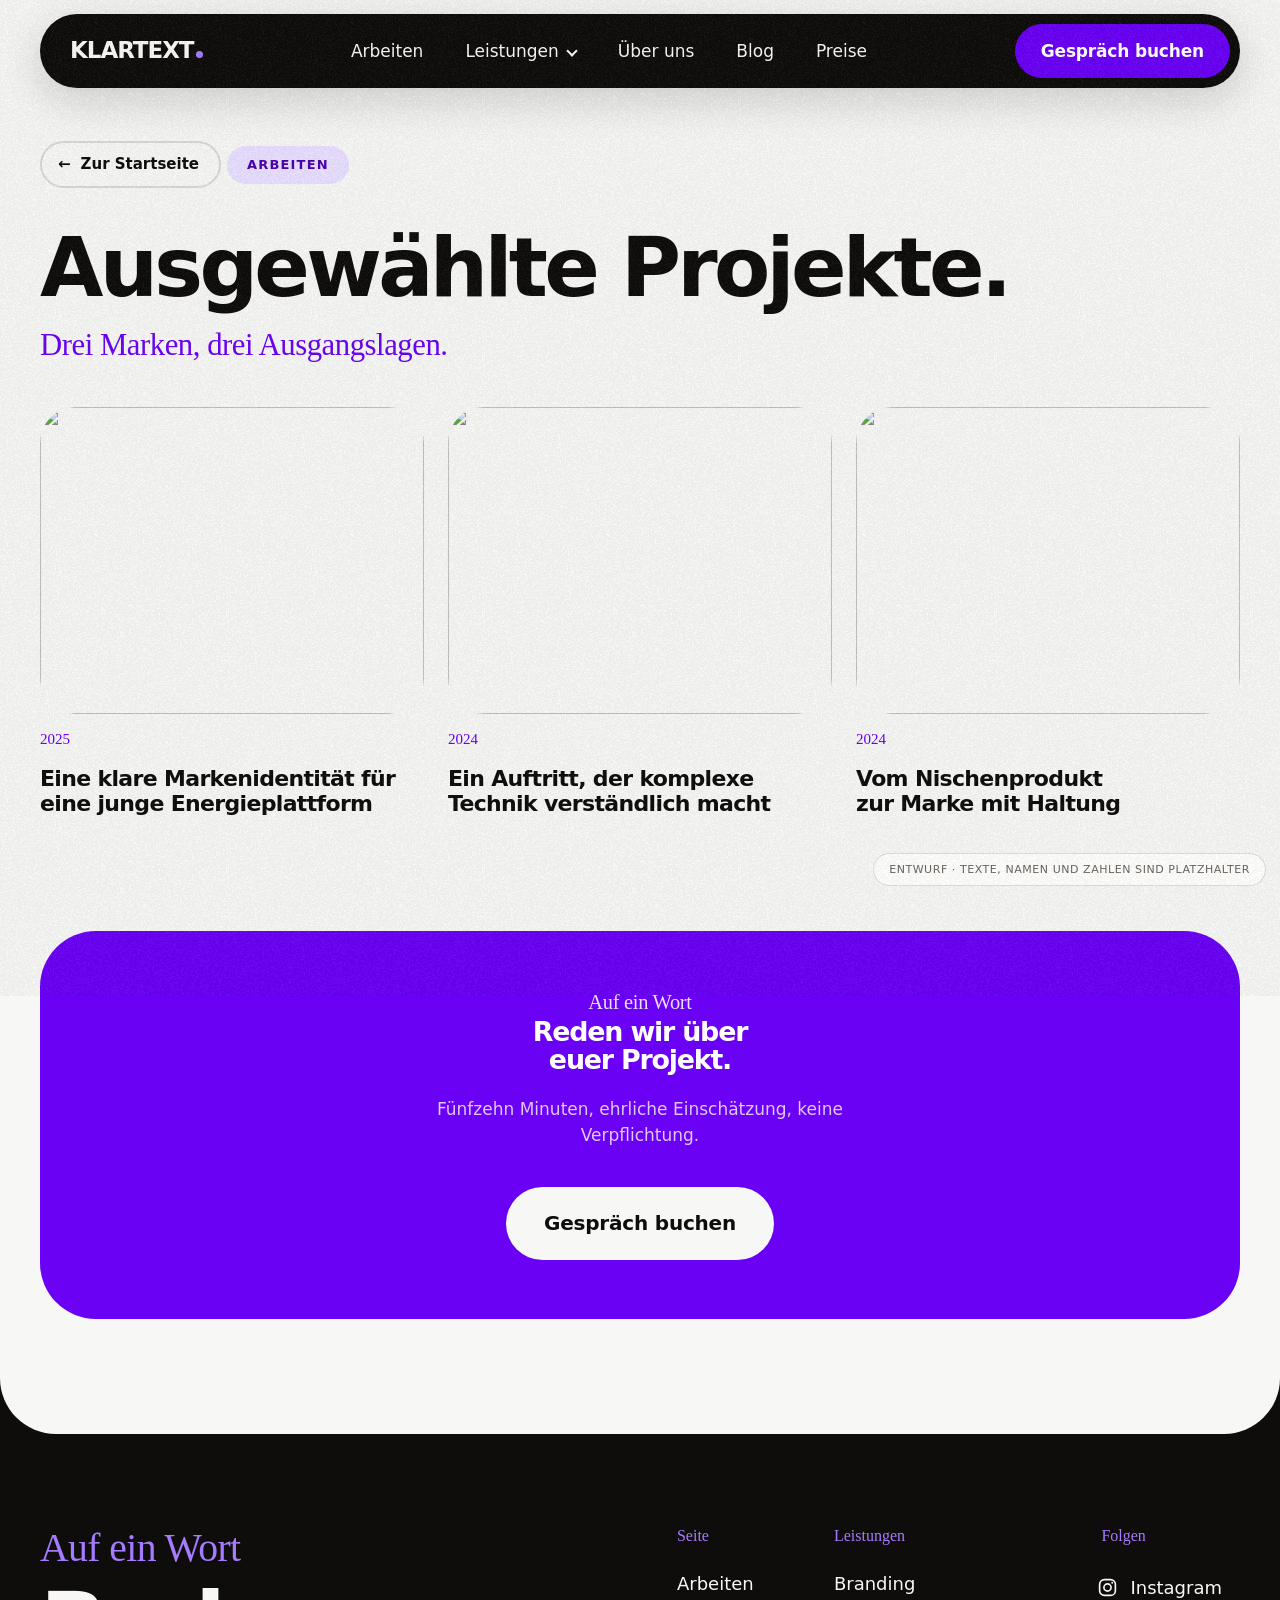
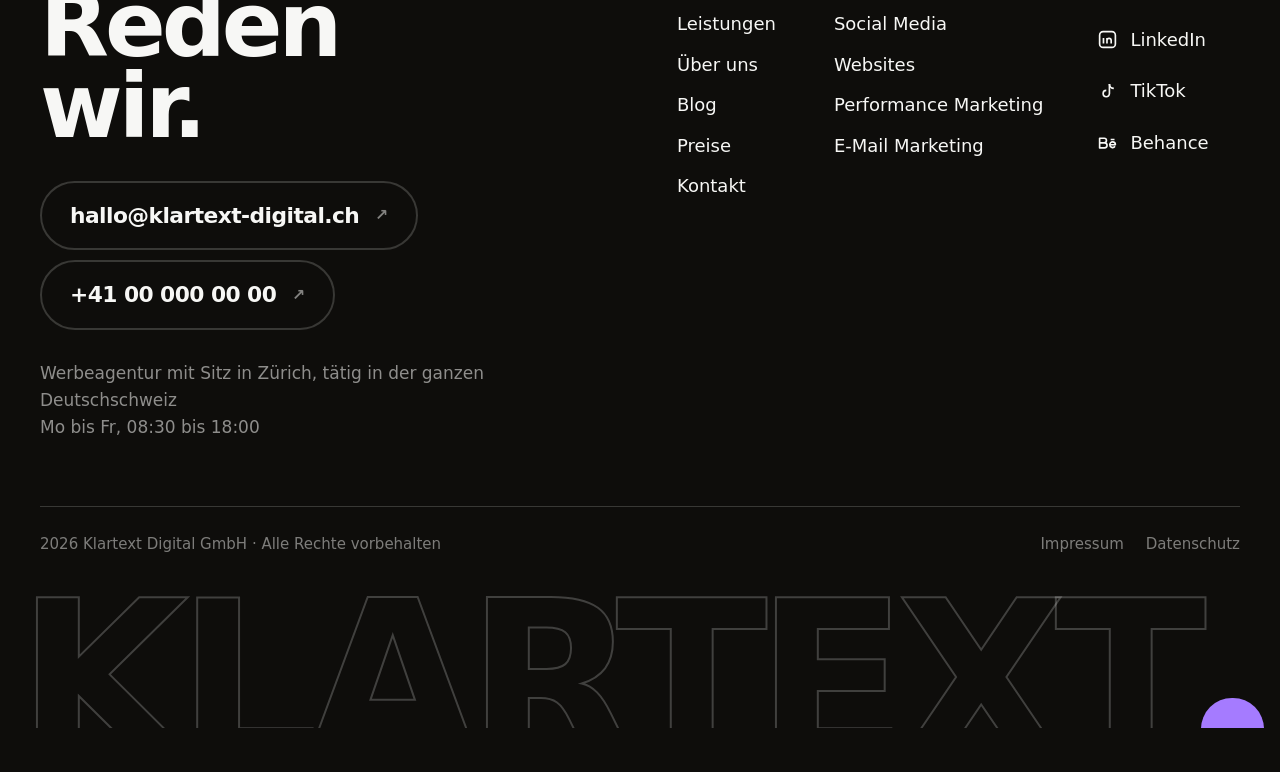
==== commit 50eb1278: "Filmkorn liegt waehrend des Ladens ueber dem Schirm" ====
--- a/arbeiten/index.html
+++ b/arbeiten/index.html
@@ -7,6 +7,11 @@
 .lader{display:none}
 .laedt{overflow:hidden}.laedt body{overflow:hidden}
 .laedt .lader{--marke:clamp(40px,8.6vw,124px);--zahl:clamp(28px,4.2vw,62px);--lueck:clamp(14px,1.6vw,26px);position:fixed;inset:0;z-index:200;display:grid;place-items:center;padding:24px;background:linear-gradient(118deg,#0E0D0B 0%,#150F24 22%,#241046 42%,#3A0C8C 64%,#5406D2 84%,#6A00F4 100%);color:#F7F7F5;font-family:Figtree,system-ui,sans-serif;transition:opacity .62s cubic-bezier(.44,0,.56,1)}
+/* Waehrend des Ladens liegt das Filmkorn ueber dem Schirm statt
+   darunter. Keine zweite Kornebene: die vorhandene wird nur kurz
+   hochgezogen — damit stimmt auch der Bildpfad auf jeder Unterseite,
+   der steckt in stil.css. */
+.laedt .korn{z-index:201}
 .lader--weg{opacity:0}
 .lader__mitte{display:grid;justify-items:center;transition:transform .62s cubic-bezier(.44,0,.56,1)}
 .lader--weg .lader__mitte{transform:translateY(-14px)}
--- a/stil.css
+++ b/stil.css
@@ -229,23 +229,31 @@
    Rama animiert per JavaScript; hier als CSS-Animation nachgebaut,
    damit kein Skript pro Bild laufen muss. Bewegt wird nur transform,
    das liegt auf der Grafikkarte. */
-.korn{position:fixed;inset:-200px;z-index:9;pointer-events:none;
+/* Die Flaeche war 200 px ueber jeden Rand hinaus gezogen, obwohl der
+   groesste Sprung 77 px betraegt. Auf einem 1440er Schirm sind das
+   0,6 Millionen Bildpunkte zu viel, die bei jedem Flimmern ueber die
+   ganze Seite gemischt werden. Die Verschiebung ist halbiert (max. 77
+   statt 154 px), damit der Ueberstand kleiner sein darf — sichtbar
+   aendert das nichts, weil das Rauschmuster bei jedem Sprung ohnehin
+   voellig anders steht. */
+.korn{position:fixed;inset:-96px;z-index:9;pointer-events:none;
   background-image:url(korn-fein.png);background-repeat:repeat;
   opacity:.04;will-change:transform;
   animation:korn-flimmern .833s steps(1,end) infinite}
 
 @keyframes korn-flimmern{
   0%  {transform:translate3d(0,0,0)}
-  10% {transform:translate3d(-77px,-51px,0)}
-  20% {transform:translate3d(-154px,0,0)}
-  30% {transform:translate3d(-77px,51px,0)}
-  40% {transform:translate3d(0,102px,0)}
-  50% {transform:translate3d(77px,51px,0)}
-  60% {transform:translate3d(154px,0,0)}
-  70% {transform:translate3d(77px,-51px,0)}
-  80% {transform:translate3d(0,-102px,0)}
-  90% {transform:translate3d(-38px,-25px,0)}
+  10% {transform:translate3d(-38px,-25px,0)}
+  20% {transform:translate3d(-77px,0,0)}
+  30% {transform:translate3d(-38px,25px,0)}
+  40% {transform:translate3d(0,51px,0)}
+  50% {transform:translate3d(38px,25px,0)}
+  60% {transform:translate3d(77px,0,0)}
+  70% {transform:translate3d(38px,-25px,0)}
+  80% {transform:translate3d(0,-51px,0)}
+  90% {transform:translate3d(-19px,-12px,0)}
 }
+
 @media (prefers-reduced-motion:reduce){.korn{animation:none}}
 
 .kopfzeile{display:flex;align-items:flex-end;justify-content:space-between;
@@ -544,8 +552,7 @@
 .vref__chips{display:flex;gap:10px;flex-wrap:wrap}
 .vref__chips button{display:flex;align-items:center;gap:12px;min-height:60px;
   border-radius:var(--r-pille);padding:9px 20px 9px 9px;text-align:left;
-  border:2px solid rgb(247 247 245 / .2);background:rgb(14 13 11 / .38);
-  backdrop-filter:blur(10px);opacity:.75;
+  border:2px solid rgb(247 247 245 / .2);background:rgb(14 13 11 / .38);opacity:.75;
   transition:opacity var(--t-farbe) var(--kurve),
     background-color var(--t-flaeche) var(--kurve),border-color var(--t-flaeche) var(--kurve)}
 .vref__chips button{transition:opacity var(--t-farbe) var(--kurve),
@@ -1126,8 +1133,7 @@
 .demo{position:fixed;right:14px;bottom:14px;z-index:50;font-size:11px;
   letter-spacing:.05em;text-transform:uppercase;color:var(--grau);
   background:rgb(255 255 255 / .9);border:1px solid var(--linie);
-  border-radius:var(--r-pille);padding:7px 15px;pointer-events:none;
-  backdrop-filter:blur(6px)}
+  border-radius:var(--r-pille);padding:7px 15px;pointer-events:none;}
 
 /* ── Unterseiten: Leistungen und Blog ──────────────────────────
    Gleicher Kopf, gleicher Fuss, gleiche Bewegung wie die Startseite.
@@ -1668,8 +1674,7 @@
 .ws__karten{display:grid;gap:2cqw;align-content:center}
 .kpi{position:relative;border-radius:1.6cqw;padding:2cqw 2.2cqw;
   background:rgb(255 255 255 / .07);
-  border:1px solid rgb(255 255 255 / .12);
-  backdrop-filter:blur(2px)}
+  border:1px solid rgb(255 255 255 / .12);}
 .kpi__kopf{display:block;font-size:1.35cqw;letter-spacing:.1em;
   text-transform:uppercase;color:rgb(234 243 242 / .6)}
 .kpi__wert{display:block;font-size:3.4cqw;font-weight:900;
@@ -1715,9 +1720,18 @@
    Faktor 0,2 je Bild, der Ring mit 0,1 — er bleibt also sichtbar
    zurueck und zieht nach. Groessenwechsel in 0,25 s, Ein- und
    Ausblenden in 0,6 s. */
-.zeiger{position:fixed;inset:0;z-index:999998;pointer-events:none}
-.zeiger__punkt,.zeiger__ring{position:absolute;border-radius:50%;
-  transform:translate(-50%,-50%);opacity:0}
+/* contain + eigene Ebene: ohne das kann Safari beim Bewegen des
+   Zeigers Bereiche der Seite darunter neu zeichnen — bei einer
+   vollflaechigen festen Ebene ueber allem ist das teuer. */
+.zeiger{position:fixed;inset:0;z-index:999998;pointer-events:none;
+  contain:layout style paint;transform:translateZ(0)}
+/* left/top pro Bild zu setzen zwingt den Browser jedes Mal zu einer
+   neuen Layoutberechnung. Chrome faengt das ab, Safari nicht — dort
+   lief der Zeiger sichtbar hinterher. Bewegt wird deshalb ueber
+   transform, das laeuft auf der Grafikkarte. */
+.zeiger__punkt,.zeiger__ring{position:absolute;top:0;left:0;
+  border-radius:50%;transform:translate(-50%,-50%);opacity:0;
+  will-change:transform}
 .zeiger__punkt{width:8px;height:8px;background:var(--violett-hell);
   transition:opacity .6s}
 .zeiger__ring{width:28px;height:28px;border:1px solid var(--violett-hell);
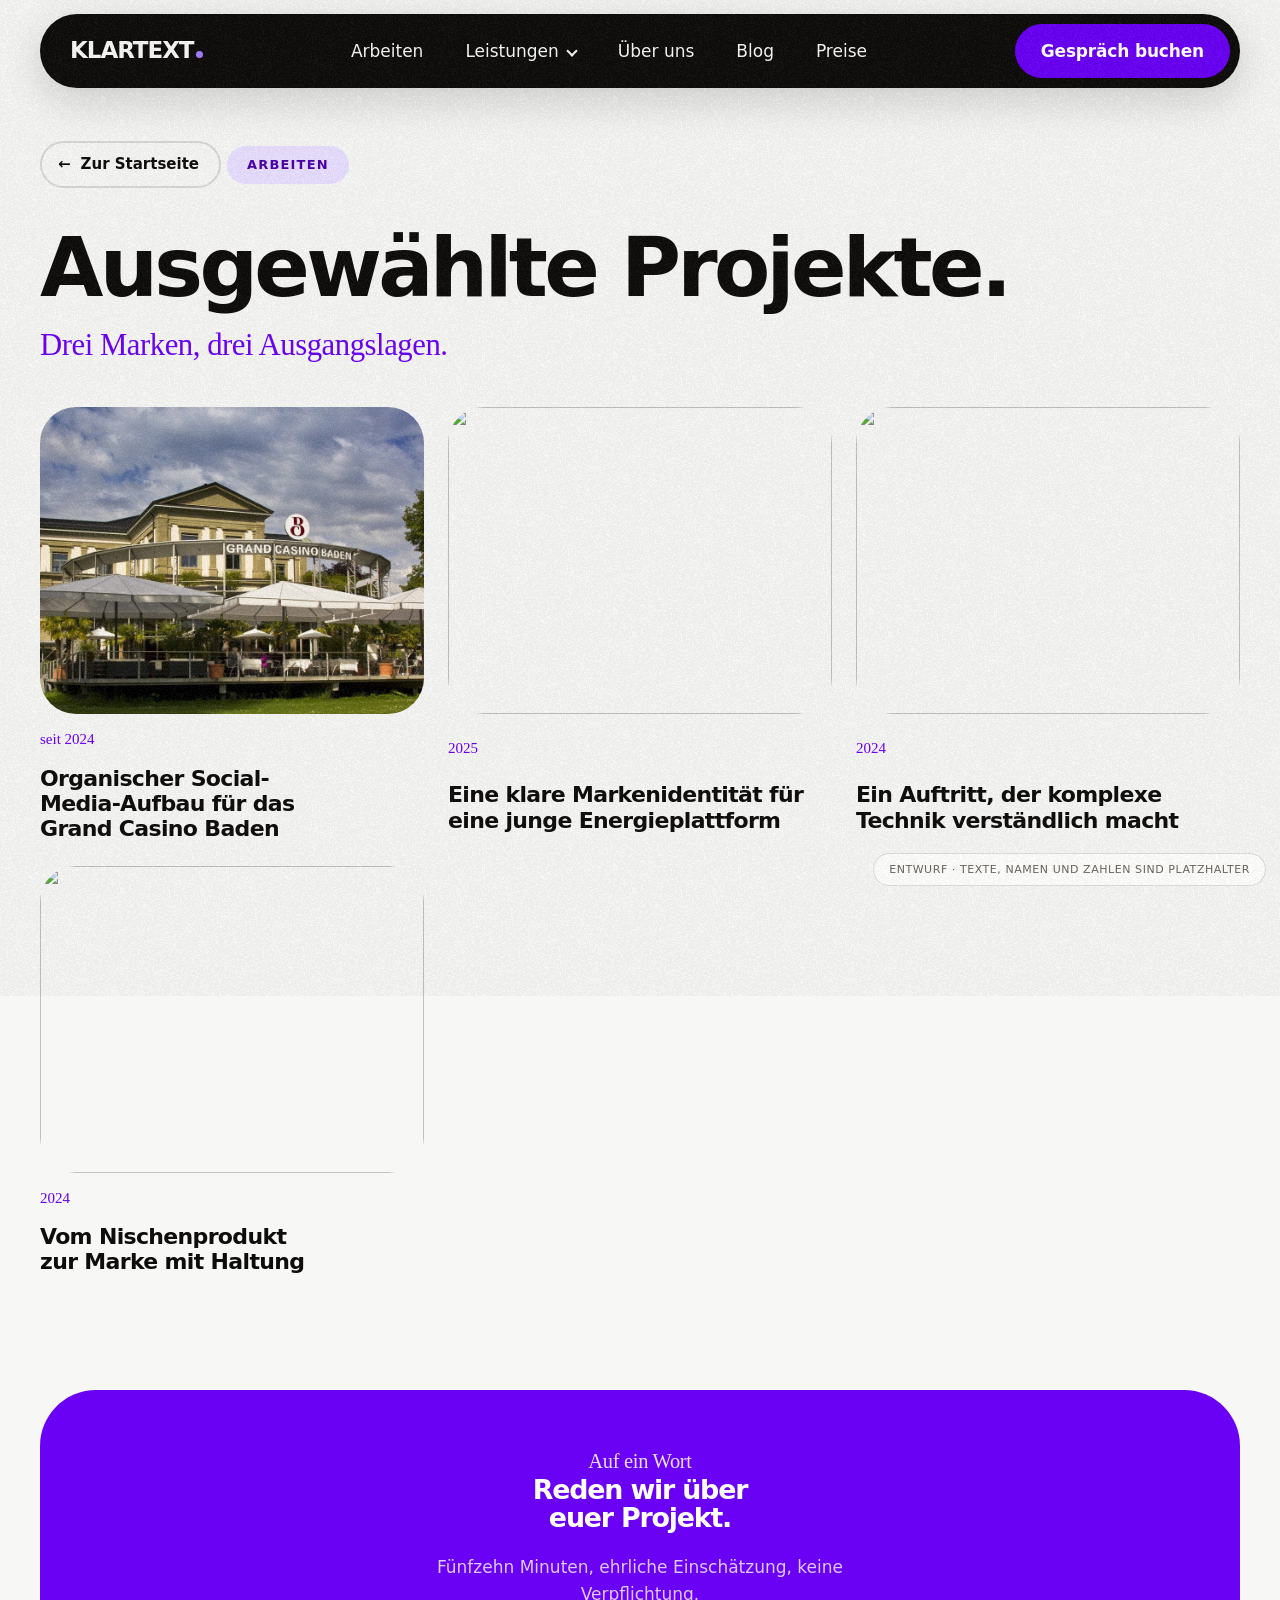
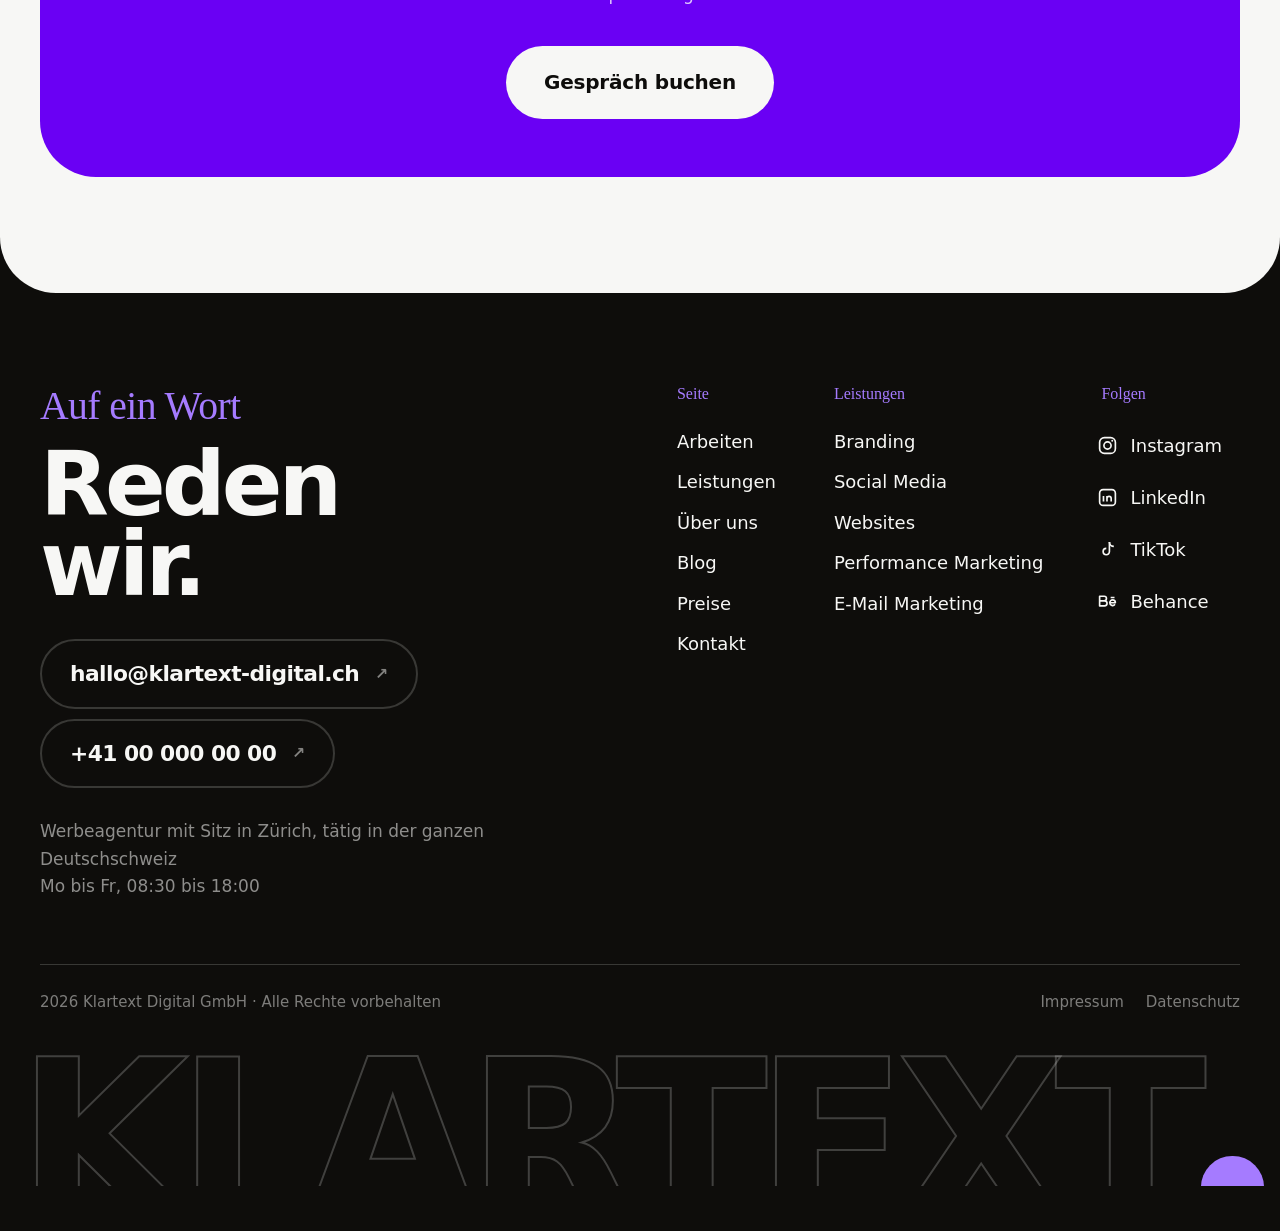
==== commit 4c48e6d3: "Projektseite Grand Casino Baden mit Reels" ====
--- a/arbeiten/index.html
+++ b/arbeiten/index.html
@@ -120,6 +120,11 @@
 
   <section class="uebersicht">
     <div class="blog__raster">
+      <a class="beitrag" href="grand-casino-baden.html" data-rein>
+        <div class="maske"><img src="../bilder/gcb-haus.jpg" alt="" loading="lazy"></div>
+        <span class="datum">seit 2024</span>
+        <h3>Organischer Social-Media-Aufbau für das Grand Casino Baden</h3>
+      </a>
       <a class="beitrag" href="nordlicht.html" data-rein>
         <div class="maske"><img src="../bilder/fall-1.jpg" alt="" loading="lazy"></div>
         <span class="datum">2025</span>
--- a/stil.css
+++ b/stil.css
@@ -1743,3 +1743,35 @@
   .zeiger__ring{transition:opacity .6s}
 }
 @media (hover:none),(pointer:coarse){ .zeiger{display:none} }
+
+
+/* ── Fallseite: Ziele und Herausforderungen ──────────────────── */
+.fzk{max-width:1520px;margin:var(--sec) auto 0;padding:0 var(--pad)}
+.fzk__raster{display:grid;grid-template-columns:repeat(2,minmax(0,1fr));
+  gap:clamp(14px,1.5vw,24px);margin-top:clamp(26px,3vw,44px)}
+@media (max-width:820px){ .fzk__raster{grid-template-columns:1fr} }
+.fzk__karte{background:var(--creme-3);border-radius:var(--r-gross);
+  padding:clamp(24px,2.6vw,42px);display:grid;align-content:start;
+  gap:clamp(8px,.9vw,14px)}
+/* Die Herkunft steht als Wort da, nicht als Farbe allein — Farbe
+   allein unterscheidet fuer niemanden, der sie nicht sieht. */
+.fzk__marke{font-family:'Rock Salt',cursive;font-size:15px;
+  color:var(--violett-tief,var(--violett))}
+.fzk__karte--frage .fzk__marke{color:var(--grau)}
+.fzk__karte h3{font-size:clamp(20px,1.7vw,27px);letter-spacing:-.03em;
+  line-height:1.15;margin:0}
+.fzk__karte p{font-size:clamp(16px,1.15vw,19px);line-height:1.55;
+  color:var(--grau);margin:0}
+
+/* ── Fallseite: Reels ────────────────────────────────────────── */
+.reels{max-width:1520px;margin:var(--sec) auto 0;padding:0 var(--pad)}
+.reels__reihe{display:grid;grid-template-columns:repeat(4,minmax(0,1fr));
+  gap:clamp(12px,1.3vw,22px);margin-top:clamp(26px,3vw,44px)}
+@media (max-width:1000px){ .reels__reihe{grid-template-columns:repeat(2,1fr)} }
+@media (max-width:560px){ .reels__reihe{grid-template-columns:1fr} }
+.reel{margin:0;display:grid;gap:14px}
+.reel video{width:100%;aspect-ratio:9/16;object-fit:cover;display:block;
+  border-radius:var(--r-gross);background:var(--creme-2)}
+.reel figcaption{display:grid;gap:2px}
+.reel figcaption b{font-size:clamp(16px,1.2vw,19px);letter-spacing:-.02em}
+.reel figcaption span{font-size:15px;color:var(--grau)}
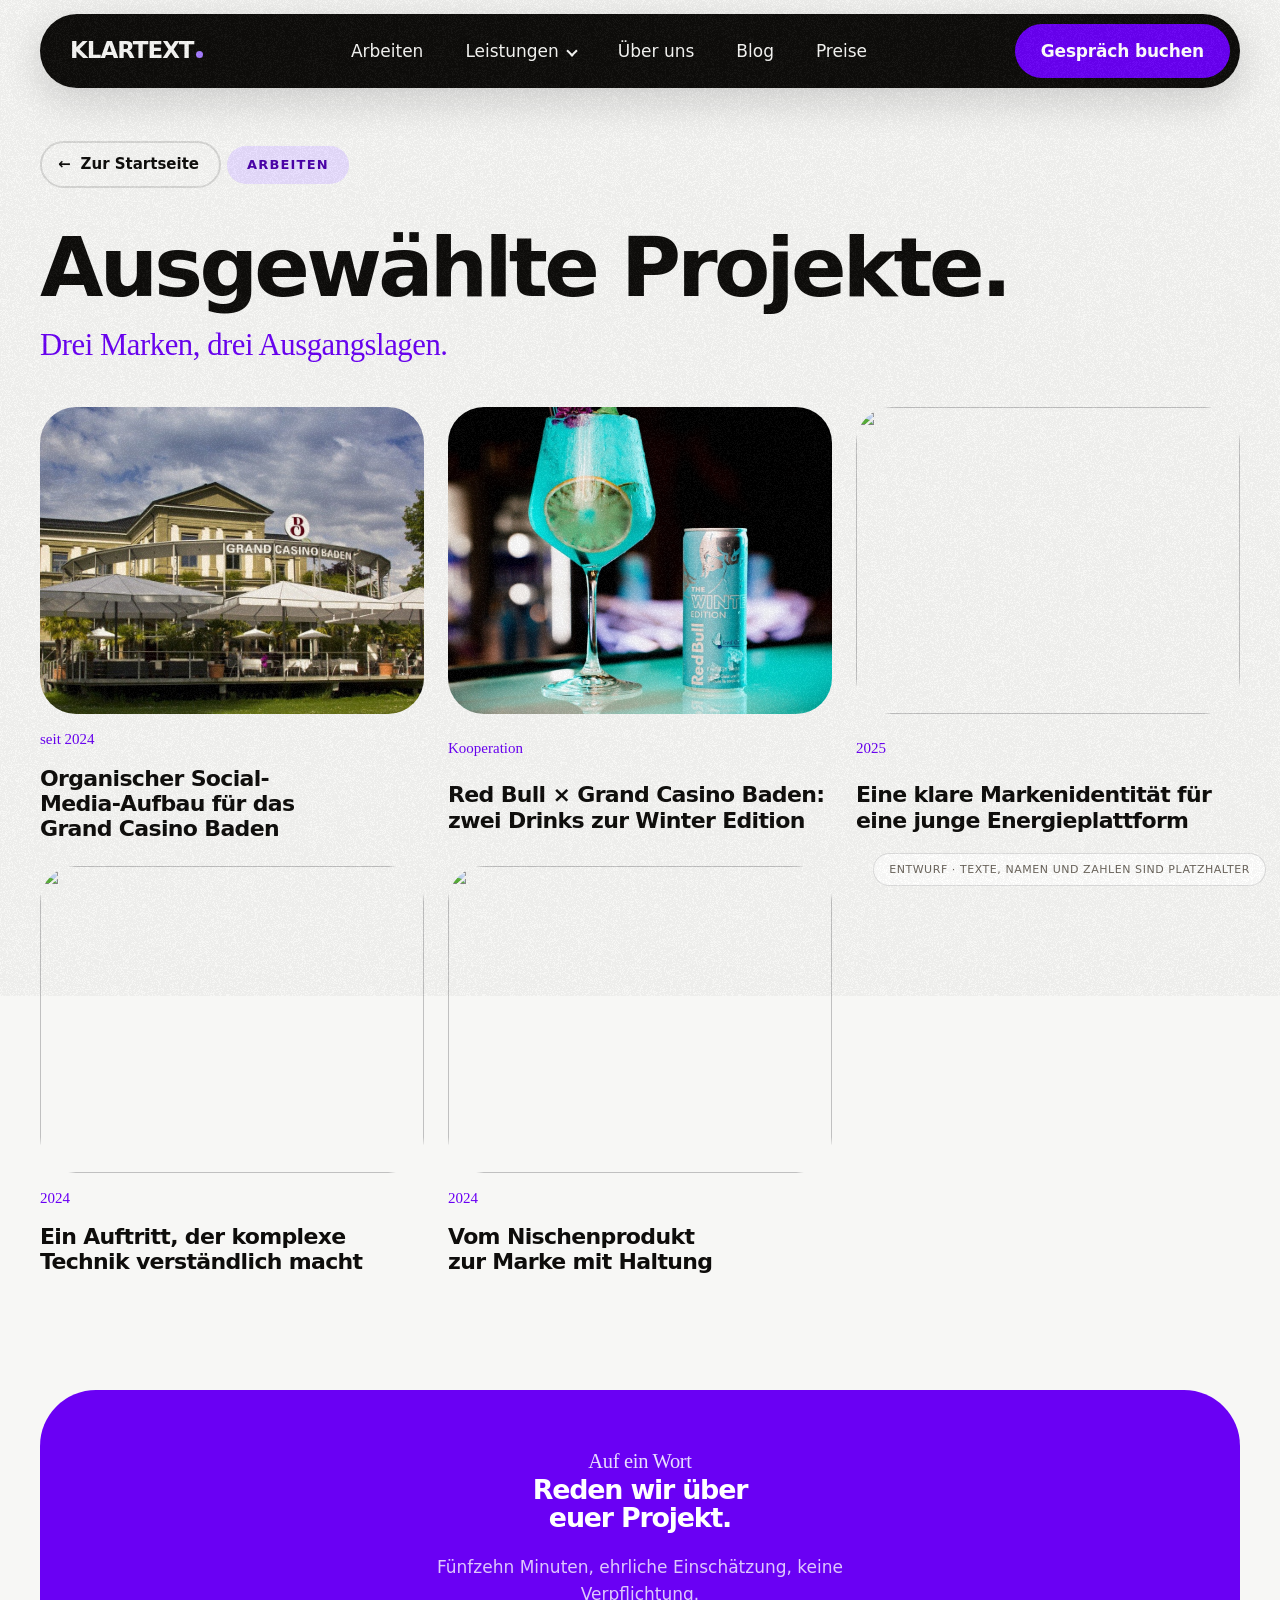
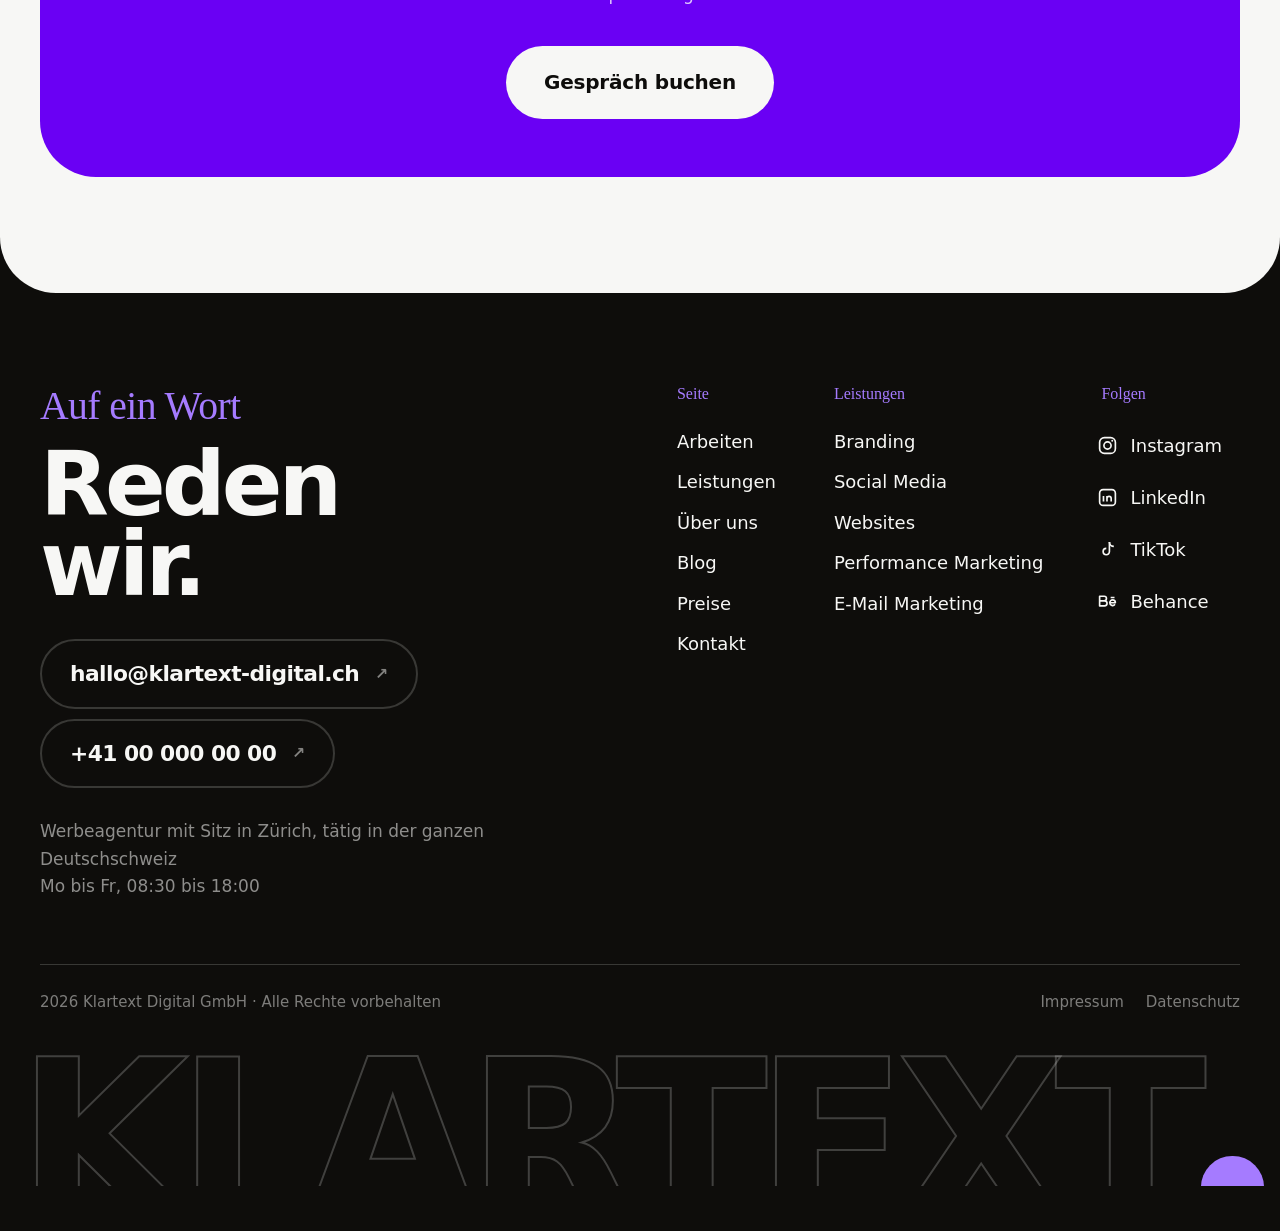
==== commit 5c090f96: "Projektseite Red Bull x Grand Casino Baden: 14 Fotos, Barfilm quer" ====
--- a/arbeiten/index.html
+++ b/arbeiten/index.html
@@ -125,6 +125,11 @@
         <span class="datum">seit 2024</span>
         <h3>Organischer Social-Media-Aufbau für das Grand Casino Baden</h3>
       </a>
+      <a class="beitrag" href="red-bull.html" data-rein>
+        <div class="maske"><img src="../bilder/rb-blau-2.jpg" alt="" loading="lazy"></div>
+        <span class="datum">Kooperation</span>
+        <h3>Red Bull × Grand Casino Baden: zwei Drinks zur Winter Edition</h3>
+      </a>
       <a class="beitrag" href="nordlicht.html" data-rein>
         <div class="maske"><img src="../bilder/fall-1.jpg" alt="" loading="lazy"></div>
         <span class="datum">2025</span>
--- a/stil.css
+++ b/stil.css
@@ -1254,7 +1254,8 @@
 /* Das Grossbild hing frei: oben 110 px zum Titel, unten 4 px zum Text.
    Der Rhythmus der Seite ist 44 px unter dem Titel und var(--sec)
    zwischen den Bloecken — hier stand es ausserhalb dieses Systems. */
-.fall__gross{max-width:1520px;margin-top:0;margin-bottom:var(--sec)}
+.fall__gross{max-width:1520px;margin-top:0;
+  margin-bottom:clamp(44px,4.6vw,84px)}
 .fall__frage{font-size:clamp(21px,1.8vw,29px);letter-spacing:-.03em;margin:0 0 9px}
 .unter__text .fall__frage:not(:first-child){margin-top:1.5em}
 .fall__fakten{background:var(--creme-3);border-radius:var(--r-mittel);
@@ -1767,11 +1768,77 @@
 .reels{max-width:1520px;margin:var(--sec) auto 0;padding:0 var(--pad)}
 .reels__reihe{display:grid;grid-template-columns:repeat(4,minmax(0,1fr));
   gap:clamp(12px,1.3vw,22px);margin-top:clamp(26px,3vw,44px)}
+/* Zwei statt vier: dann darf jeder Film groesser stehen. */
+.reels__reihe--zwei{grid-template-columns:repeat(2,minmax(0,1fr));
+  max-width:840px}
 @media (max-width:1000px){ .reels__reihe{grid-template-columns:repeat(2,1fr)} }
-@media (max-width:560px){ .reels__reihe{grid-template-columns:1fr} }
-.reel{margin:0;display:grid;gap:14px}
+@media (max-width:560px){
+  .reels__reihe,.reels__reihe--zwei{grid-template-columns:1fr}
+}
+.reel{position:relative;margin:0;display:grid;gap:14px}
 .reel video{width:100%;aspect-ratio:9/16;object-fit:cover;display:block;
-  border-radius:var(--r-gross);background:var(--creme-2)}
+  border-radius:var(--r-gross);background:var(--creme-2);cursor:pointer}
 .reel figcaption{display:grid;gap:2px}
 .reel figcaption b{font-size:clamp(16px,1.2vw,19px);letter-spacing:-.02em}
 .reel figcaption span{font-size:15px;color:var(--grau)}
+
+/* Tonschalter. Ohne Klick laeuft kein Ton — das schreibt der Browser
+   so vor, und es ist auch richtig so. */
+.reel__ton{position:absolute;top:14px;right:14px;width:42px;height:42px;
+  display:grid;place-items:center;border-radius:50%;
+  background:rgb(14 13 11 / .55);color:#fff;border:0;cursor:pointer;
+  transition:background-color var(--t-knopf) var(--kurve-rein),
+    transform var(--t-knopf) var(--kurve-rein)}
+.reel__ton:hover,.reel__ton:focus-visible{background:rgb(14 13 11 / .8);
+  transform:scale(1.08)}
+.reel__ton svg{width:21px;height:21px;fill:none;stroke:currentColor;
+  stroke-width:1.9;stroke-linecap:round;stroke-linejoin:round}
+.reel__horn{fill:currentColor;stroke:none}
+/* Stumm: Kreuz sichtbar, Wellen weg. Mit Ton umgekehrt. */
+.reel__welle{opacity:0}
+.reel__kreuz{opacity:1}
+.reel.tont .reel__welle{opacity:1}
+.reel.tont .reel__kreuz{opacity:0}
+.reel.tont .reel__ton{background:var(--violett);color:var(--tinte)}
+
+/* ── Fallseite: Film im Lesefluss ────────────────────────────── */
+/* Ein Hochformat-Film neben Text wird schnell riesig: 0,62 der Spalte
+   waren 560 px breit und damit fast tausend hoch — hoeher als der
+   Bildschirm. Deshalb feste Obergrenze statt Spaltenanteil. */
+/* Schmaler als die uebrigen Abschnitte: Text und Hochformat-Film
+   zusammen sind rund 900 px breit — auf 1520 gespannt klaffte in der
+   Mitte ein leeres Feld. */
+.mitfilm{max-width:1180px;margin:var(--sec) auto 0;padding:0 var(--pad);
+  display:grid;grid-template-columns:minmax(0,1fr) auto;
+  gap:clamp(30px,4vw,72px);align-items:center}
+.mitfilm__film{width:clamp(220px,24vw,340px)}
+.mitfilm--links .mitfilm__wort{order:2}
+.mitfilm--links .mitfilm__film{order:1}
+@media (max-width:900px){
+  .mitfilm{grid-template-columns:1fr}
+  .mitfilm--links .mitfilm__wort,.mitfilm--links .mitfilm__film{order:0}
+  .mitfilm__film{max-width:420px}
+}
+.mitfilm__wort h2{font-size:clamp(28px,3.1vw,52px);letter-spacing:-.035em;
+  line-height:1.04;margin:.1em 0 .4em}
+.mitfilm__wort p{font-size:clamp(16px,1.25vw,21px);line-height:1.6;
+  color:var(--grau);max-width:46ch;margin:0 0 .8em}
+.mitfilm__hinweis{font-size:15px !important;color:var(--grau);opacity:.8}
+
+
+/* ── Fallseite: Bildstrecke ──────────────────────────────────── */
+.gal{max-width:1520px;margin:var(--sec) auto 0;padding:0 var(--pad)}
+/* Spaltenlayout statt Raster: die Bilder sind unterschiedlich hoch,
+   im Raster entstuenden Luecken oder Beschnitt. So behaelt jedes sein
+   eigenes Format. */
+.gal__raster{columns:3;column-gap:clamp(12px,1.3vw,22px);
+  margin-top:clamp(26px,3vw,44px)}
+@media (max-width:900px){ .gal__raster{columns:2} }
+@media (max-width:520px){ .gal__raster{columns:1} }
+.gal__stueck{margin:0 0 clamp(12px,1.3vw,22px);break-inside:avoid}
+.gal__stueck img{width:100%;height:auto;display:block;
+  border-radius:var(--r-gross);background:var(--creme-2)}
+
+/* Querformat-Film als Aufmacher */
+.fall__film{position:relative}
+.reel--quer video{aspect-ratio:16/9}
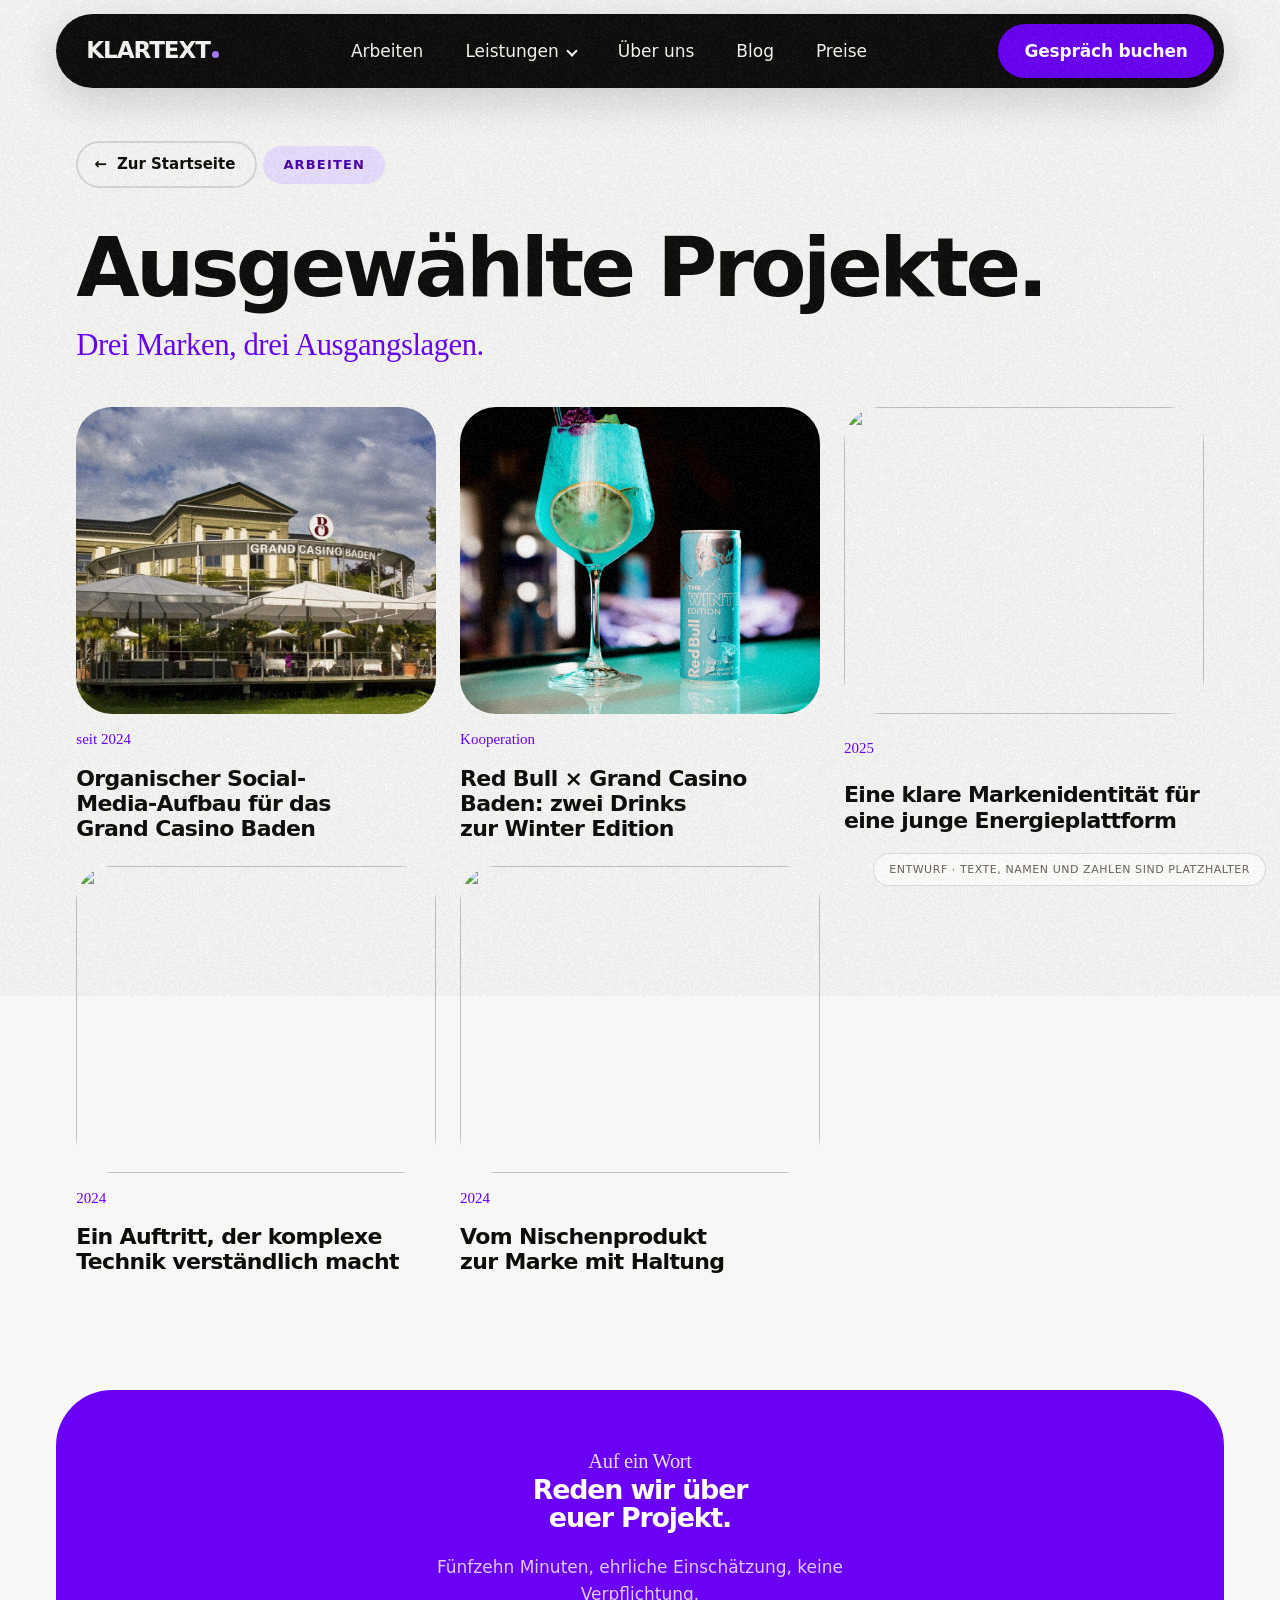
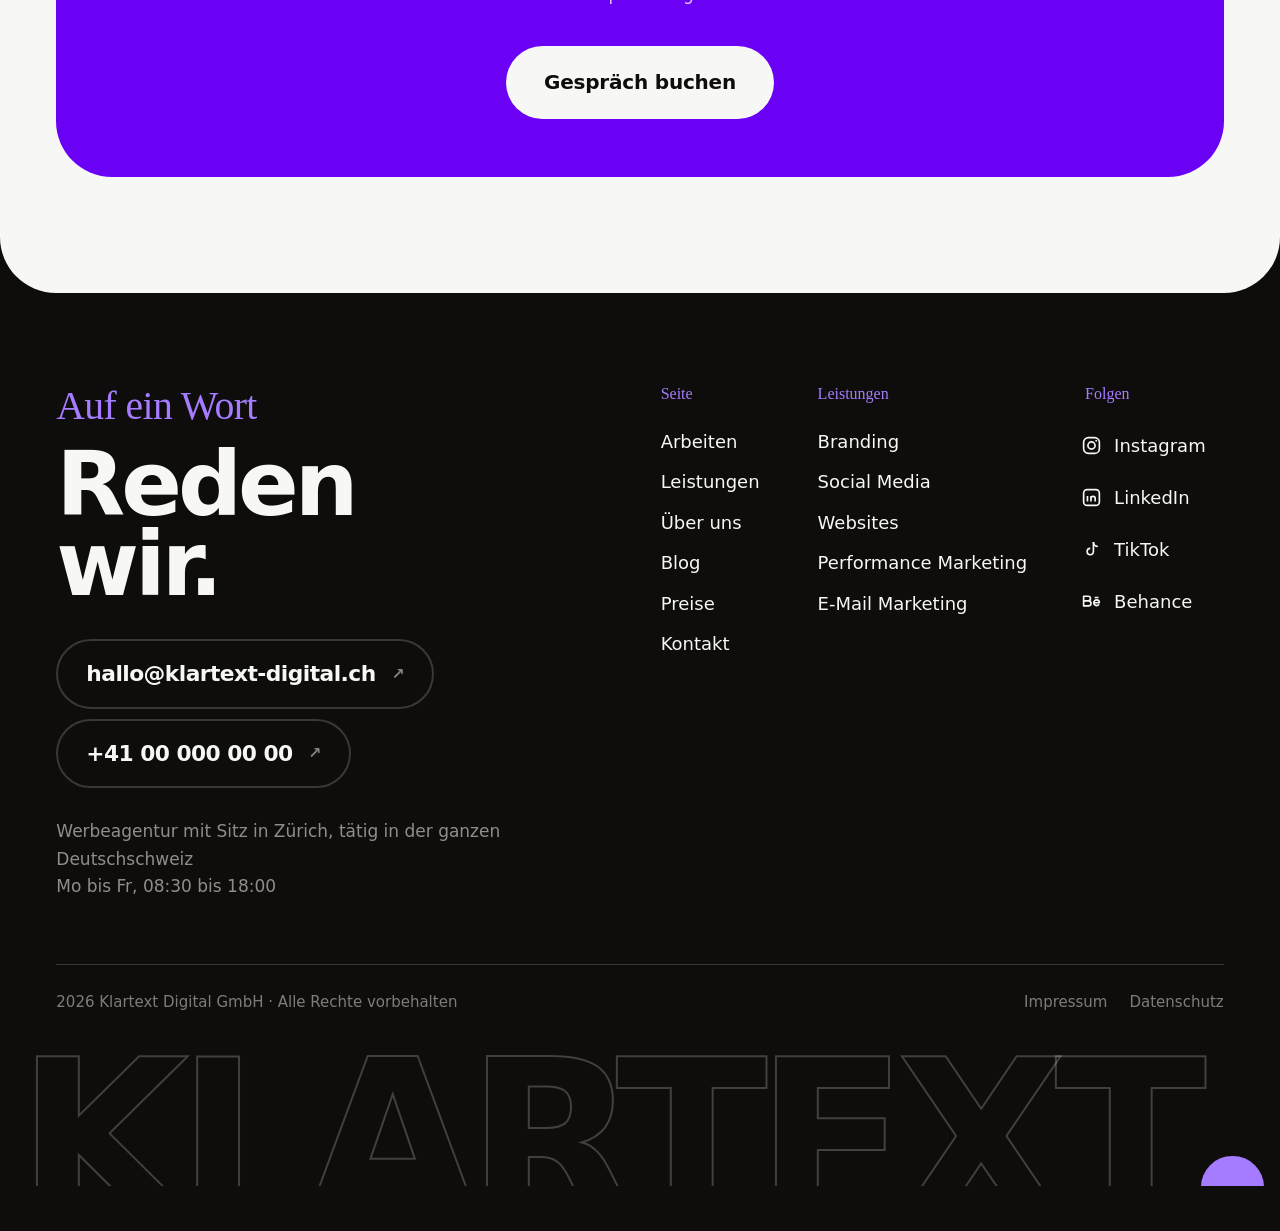
==== commit cbb24d32: "Breitenregler ueber die Adresse, zum Durchprobieren Kanso am selben 1905-px-Fenster nachgemessen: In" ====
--- a/arbeiten/index.html
+++ b/arbeiten/index.html
@@ -31,7 +31,8 @@
 <meta name="description" content="Ausgewählte Projekte">
 <link rel="icon" href="data:image/svg+xml,<svg xmlns='http://www.w3.org/2000/svg' viewBox='0 0 32 32'><rect width='32' height='32' rx='9' fill='%236A00F4'/></svg>">
 <link rel="stylesheet" href="../stil.css">
-<script>document.documentElement.className+=" laedt";setTimeout(function(){document.documentElement.classList.remove("laedt")},8000)</script>
+<script>document.documentElement.className+=" laedt";setTimeout(function(){document.documentElement.classList.remove("laedt")},8000);
+(function(){var b=new URLSearchParams(location.search).get("breite");if(b)document.documentElement.style.setProperty("--maxw",parseInt(b,10)+"px")})()</script>
 </head>
 <body>
 
--- a/stil.css
+++ b/stil.css
@@ -63,8 +63,13 @@
   --r-pille:999px;
   --r-seite:56px;
 
-  /* ── Raum: breiter als die Vorlagen (1520 statt 1280) ── */
-  --pad:40px;
+  /* ── Raum ──────────────────────────────────────────────────
+     EINE Inhaltsbreite fuer die ganze Seite. Die aeusseren Huellen
+     rechnen sich daraus, damit Rand und Inhalt nie auseinanderlaufen.
+     Der Rand waechst fliessend mit dem Fenster: auf dem Handy 24 px,
+     am grossen Schirm 72 px — vorher sprang er in Stufen. */
+  --maxw:1240px;
+  --pad:clamp(24px,4.4vw,72px);
   --sec:clamp(90px,9vw,170px);
 }
 
@@ -262,7 +267,7 @@
 /* ── Navigation ────────────────────────────────────────────── */
 .nav{position:fixed;top:14px;left:0;right:0;z-index:40;padding:0 var(--pad);
   display:flex;justify-content:center;pointer-events:none}
-.nav__pille{pointer-events:auto;width:100%;max-width:1520px;
+.nav__pille{pointer-events:auto;width:100%;max-width:var(--maxw);
   background:var(--tinte);border-radius:var(--r-pille);
   display:flex;align-items:center;justify-content:space-between;gap:24px;
   padding:10px 10px 10px 30px;color:var(--creme);
@@ -319,7 +324,7 @@
 .ndd.ist .ndd__chev{transform:translateY(1px) rotate(-135deg)}
 
 .ndd__panel{position:absolute;top:calc(100% + 14px);
-  left:var(--pad);right:var(--pad);max-width:1520px;margin-inline:auto;z-index:5;
+  left:var(--pad);right:var(--pad);max-width:var(--maxw);margin-inline:auto;z-index:5;
   opacity:0;visibility:hidden;pointer-events:none;
   transform:translateY(-12px) scale(.97);
   transform-origin:var(--ndd-x,50%) 0;
@@ -396,16 +401,16 @@
    sich jetzt allein, deshalb eine gesetzte Mindesthoehe mit senkrecht
    zentriertem Inhalt statt Hoehe aus dem Bildmaterial. */
 .buehne{padding:clamp(140px,12vw,190px) var(--pad) clamp(80px,8vw,130px);
-  max-width:1600px;margin:0 auto;
+  max-width:calc(var(--maxw) + var(--pad) * 2);margin:0 auto;
   min-height:min(90vh,860px);display:grid;align-content:center}
-.buehne__kopf{max-width:1520px;margin:0 auto;width:100%}
+.buehne__kopf{max-width:var(--maxw);margin:0 auto;width:100%}
 .buehne__unten{display:flex;align-items:flex-end;justify-content:space-between;
   gap:40px;flex-wrap:wrap;margin-top:36px}
 
 /* ── 3 · Referenzen ────────────────────────────────────────── */
-.referenzen{padding:var(--sec) var(--pad) 0;max-width:1600px;margin:0 auto}
+.referenzen{padding:var(--sec) var(--pad) 0;max-width:calc(var(--maxw) + var(--pad) * 2);margin:0 auto}
 .referenzen .brush{display:block;text-align:center;margin-bottom:30px}
-.ref__reihe{max-width:1520px;margin:0 auto;display:grid;
+.ref__reihe{max-width:var(--maxw);margin:0 auto;display:grid;
   grid-template-columns:repeat(6,1fr);gap:14px}
 .ref{display:grid;place-items:center;padding:38px 20px;min-height:140px;
   background:var(--creme-3);border-radius:var(--r-mittel);
@@ -455,7 +460,7 @@
    Die Ecken sind IMMER rund — vorher liefen sie von eckig auf rund,
    das sah aus wie ein Fehler statt wie eine Bewegung. Beim Wegscrollen
    aendert sich nur noch die BREITE. */
-.dienste__block,.team__block{--einzug:max(var(--pad),calc((100% - 1520px) / 2));
+.dienste__block,.team__block{--einzug:max(var(--pad),calc((100% - var(--maxw)) / 2));
   --innen:clamp(26px,3vw,56px);
   max-width:none;margin:0;background:var(--tinte);
   color:var(--creme);border-radius:var(--r-seite);
@@ -530,8 +535,8 @@
    Muster aus der ersten Seite: Vollbild-Video, grosses Zitat in
    Guillemets, Chip-Leiste unten. Neu: als runde Kachel statt
    randlos, damit es zum Soft-Pop-Rhythmus passt. */
-.vref{padding:var(--sec) var(--pad) 0;max-width:1600px;margin:0 auto}
-.vref__karte{position:relative;max-width:1520px;margin:0 auto;
+.vref{padding:var(--sec) var(--pad) 0;max-width:calc(var(--maxw) + var(--pad) * 2);margin:0 auto}
+.vref__karte{position:relative;max-width:var(--maxw);margin:0 auto;
   border-radius:var(--r-seite);overflow:hidden;min-height:clamp(520px,60vw,760px);
   display:flex;color:var(--creme);background:var(--tinte)}
 .vref__film{position:absolute;inset:0}
@@ -572,7 +577,7 @@
 /* Ohne die untere Grenze klebt der Block unter 1600 px an den
    Bildschirmraendern — die Sektion haengt direkt in main und hat
    keinen eigenen Seitenabstand. */
-.kleben{margin:var(--sec) auto 0;max-width:min(1520px,calc(100% - var(--pad) * 2));
+.kleben{margin:var(--sec) auto 0;max-width:min(var(--maxw),calc(100% - var(--pad) * 2));
   background:var(--tinte);
   color:var(--creme);border-radius:var(--r-seite);padding:clamp(40px,4vw,70px);
   display:grid;grid-template-columns:1fr 1fr;gap:60px;align-items:start}
@@ -589,9 +594,9 @@
 .kleben__karten p{color:rgb(247 247 245 / .62);font-size:17px}
 
 /* ── 6 · Arbeiten ──────────────────────────────────────────── */
-.arbeiten{padding:var(--sec) var(--pad) 0;max-width:1600px;margin:0 auto}
-.arbeiten .kopfzeile{max-width:1520px;margin-inline:auto}
-.fall{position:relative;max-width:1520px;margin:0 auto}
+.arbeiten{padding:var(--sec) var(--pad) 0;max-width:calc(var(--maxw) + var(--pad) * 2);margin:0 auto}
+.arbeiten .kopfzeile{max-width:var(--maxw);margin-inline:auto}
+.fall{position:relative;max-width:var(--maxw);margin:0 auto}
 .fall__kleber{position:sticky;top:120px}
 .fall__raster{display:grid;grid-template-columns:1fr 1.15fr;gap:20px;height:600px}
 .fall__karte{background:var(--creme-3);border-radius:var(--r-gross);
@@ -697,7 +702,7 @@
   font-size:clamp(15px,1.15vw,21px);color:var(--violett-hell);line-height:1.5}
 
 /* ── 9 · Preise ────────────────────────────────────────────── */
-.preise{margin:var(--sec) auto 0;max-width:min(1520px,calc(100% - var(--pad) * 2));
+.preise{margin:var(--sec) auto 0;max-width:min(var(--maxw),calc(100% - var(--pad) * 2));
   background:var(--violett);
   color:var(--creme);border-radius:var(--r-seite);
   padding:clamp(28px,2.4vw,44px) clamp(22px,2.4vw,44px)}
@@ -752,7 +757,7 @@
 .projekt__liste li:last-child{border-bottom:0;padding-bottom:0}
 
 @media (max-width:860px){
-  .projekt{grid-template-columns:1fr;gap:22px}
+  .projekt{grid-template-columns:minmax(0,1fr);gap:22px}
 }
 /* Die Karte kommt beim Hover auf den Betrachter zu statt nach oben zu
    rutschen — sie wird minimal groesser, mehr nicht. Ein Versatz nach
@@ -844,7 +849,7 @@
   color:var(--tinte)}
 
 /* ── 11 · FAQ ──────────────────────────────────────────────── */
-.faq{padding:var(--sec) var(--pad) 0;max-width:1600px;margin:0 auto;
+.faq{padding:var(--sec) var(--pad) 0;max-width:calc(var(--maxw) + var(--pad) * 2);margin:0 auto;
   display:grid;grid-template-columns:.8fr 1fr;gap:clamp(40px,5vw,100px);
   align-items:start}
 .faq__links{position:sticky;top:130px}
@@ -894,8 +899,8 @@
 .fr.ist .fr__leib p{opacity:1}
 
 /* ── 12 · Blog ─────────────────────────────────────────────── */
-.blog{padding:var(--sec) var(--pad) 0;max-width:1600px;margin:0 auto}
-.blog .kopfzeile,.blog__raster{max-width:1520px;margin-inline:auto}
+.blog{padding:var(--sec) var(--pad) 0;max-width:calc(var(--maxw) + var(--pad) * 2);margin:0 auto}
+.blog .kopfzeile,.blog__raster{max-width:var(--maxw);margin-inline:auto}
 .blog__raster{display:grid;grid-template-columns:repeat(3,1fr);gap:24px}
 .beitrag{display:grid;gap:14px}
 .beitrag .maske{border-radius:var(--r-gross);overflow:hidden;height:clamp(240px,24vw,360px)}
@@ -1073,11 +1078,14 @@
    angeschnittene Riesengrafik. */
 .fuss{background:var(--tinte);color:var(--creme);
   padding:clamp(70px,7vw,130px) var(--pad) 0;overflow:clip}
-.fuss__oben{max-width:1520px;margin:0 auto;display:grid;
+.fuss__oben{max-width:var(--maxw);margin:0 auto;display:grid;
   grid-template-columns:1fr 1fr;gap:clamp(40px,5vw,90px);align-items:start}
 
 .fuss__reden .brush{color:var(--violett-hell)}
-.fuss__reden h2{font-size:clamp(52px,7vw,124px);line-height:.9;margin:10px 0 34px}
+.fuss__reden h2{font-size:clamp(34px,7vw,124px);line-height:.9;margin:10px 0 34px}
+/* Sehr lange Woerter duerfen im Notfall trennen, statt die Spalte
+   aufzublasen — betrifft nur Schirme unter rund 400 px. */
+.fuss__reden h2,.fuss__reden .brush{overflow-wrap:break-word}
 .fuss__kontakt{display:grid;gap:10px;justify-items:start;margin-bottom:30px}
 .fuss__gross{display:inline-flex;align-items:center;gap:16px;
   border:2px solid var(--linie-hell);border-radius:var(--r-pille);
@@ -1108,7 +1116,7 @@
 .fuss__sozial a:hover{background:var(--creme);color:var(--tinte);transform:var(--kipp)}
 
 /* Wortmarke als Grafik — unten angeschnitten, füllt die Breite */
-.fuss__wortmarke{max-width:1520px;margin:clamp(30px,3vw,54px) auto -.2em;
+.fuss__wortmarke{max-width:var(--maxw);margin:clamp(30px,3vw,54px) auto -.2em;
   font-size:clamp(90px,17.4vw,268px);font-weight:900;letter-spacing:-.055em;
   line-height:.8;text-align:center;white-space:nowrap;
   display:flex;align-items:baseline;justify-content:center;gap:.03em;
@@ -1122,7 +1130,7 @@
   align-self:baseline;overflow:hidden}
 .fuss:hover .fuss__wortmarke{-webkit-text-stroke-color:rgb(247 247 245 / .4)}
 
-.fuss__recht{max-width:1520px;margin:clamp(50px,5vw,90px) auto 0;padding:26px 0 0;
+.fuss__recht{max-width:var(--maxw);margin:clamp(50px,5vw,90px) auto 0;padding:26px 0 0;
   border-top:1px solid var(--linie-hell);
   display:flex;justify-content:space-between;gap:24px;flex-wrap:wrap;
   font-size:15px;color:rgb(247 247 245 / .48)}
@@ -1139,7 +1147,7 @@
    Gleicher Kopf, gleicher Fuss, gleiche Bewegung wie die Startseite.
    Eigen ist nur der Anfang: kein Bühnenbild, sondern Rücklink, Chip,
    Titel und ein handgeschriebener Einzeiler. */
-.unter{max-width:1520px;margin:0 auto;
+.unter{max-width:var(--maxw);margin:0 auto;
   padding:clamp(120px,11vw,180px) var(--pad) clamp(24px,2.6vw,44px)}
 .unter--eng{max-width:940px}
 .unter h1{font-size:clamp(42px,6.4vw,104px);line-height:.98;margin:14px 0 18px}
@@ -1158,7 +1166,7 @@
   transform:var(--kipp)}
 .zurueck:hover i{transform:translateX(-3px)}
 
-.unter__leib{max-width:1520px;margin:0 auto;padding:0 var(--pad);
+.unter__leib{max-width:var(--maxw);margin:0 auto;padding:0 var(--pad);
   display:grid;grid-template-columns:minmax(0,1fr) minmax(0,.82fr);
   gap:clamp(26px,3.4vw,64px);align-items:start}
 .unter__text p{font-size:clamp(17px,1.35vw,21px);line-height:1.62;
@@ -1173,7 +1181,7 @@
   transition:transform var(--t-bild) var(--kurve)}
 .unter__bild:hover img{transform:scale(1.05)}
 
-.unter__block{max-width:1520px;margin:var(--sec) auto 0;padding:0 var(--pad)}
+.unter__block{max-width:var(--maxw);margin:var(--sec) auto 0;padding:0 var(--pad)}
 .drin{display:grid;grid-template-columns:repeat(auto-fill,minmax(230px,1fr));
   gap:10px;margin-top:clamp(22px,2.4vw,38px)}
 .drin li{position:relative;padding:16px 18px 16px 46px;border-radius:16px;
@@ -1186,7 +1194,7 @@
   border-left:2.5px solid var(--violett-hell);border-bottom:2.5px solid var(--violett-hell);
   transform:rotate(-45deg)}
 
-.unter__ablauf{max-width:1520px;margin:var(--sec) auto 0;padding:0 var(--pad)}
+.unter__ablauf{max-width:var(--maxw);margin:var(--sec) auto 0;padding:0 var(--pad)}
 .schritte{display:grid;grid-template-columns:repeat(auto-fit,minmax(240px,1fr));
   gap:14px;margin-top:clamp(24px,2.6vw,42px)}
 .schritt{display:flex;gap:16px;background:var(--creme-3);border-radius:var(--r-mittel);
@@ -1211,7 +1219,7 @@
   margin-bottom:1.1em}
 .artikel p:first-child{font-size:clamp(20px,1.7vw,26px);color:var(--grau)}
 
-.weiter{max-width:1520px;margin:var(--sec) auto 0;padding:0 var(--pad)}
+.weiter{max-width:var(--maxw);margin:var(--sec) auto 0;padding:0 var(--pad)}
 .weiter .brush{display:block;text-align:center;margin-bottom:24px}
 .weiter__reihe{display:grid;grid-template-columns:repeat(auto-fit,minmax(280px,1fr));
   gap:14px}
@@ -1246,7 +1254,7 @@
 
 /* Uebersichtsraster: gleiche Spalte wie die Ueberschrift daruber.
    Mit .blog lag es 40 px weiter aussen als der Titel. */
-.uebersicht{max-width:1520px;margin:0 auto;padding:0 var(--pad)}
+.uebersicht{max-width:var(--maxw);margin:0 auto;padding:0 var(--pad)}
 .uebersicht .blog__raster{max-width:none}
 .artikel--recht{margin-top:clamp(16px,1.8vw,30px)}
 
@@ -1254,7 +1262,7 @@
 /* Das Grossbild hing frei: oben 110 px zum Titel, unten 4 px zum Text.
    Der Rhythmus der Seite ist 44 px unter dem Titel und var(--sec)
    zwischen den Bloecken — hier stand es ausserhalb dieses Systems. */
-.fall__gross{max-width:1520px;margin-top:0;
+.fall__gross{max-width:var(--maxw);margin-top:0;
   margin-bottom:clamp(44px,4.6vw,84px)}
 .fall__frage{font-size:clamp(21px,1.8vw,29px);letter-spacing:-.03em;margin:0 0 9px}
 .unter__text .fall__frage:not(:first-child){margin-top:1.5em}
@@ -1295,32 +1303,47 @@
 
 /* ── Schmale Schirme ───────────────────────────────────────── */
 @media (max-width:1100px){
-  :root{--pad:20px;--r-seite:32px;--r-gross:26px}
+  :root{--r-seite:32px;--r-gross:26px}
   .nav__wege{display:none}
   .nav__pille{padding-left:22px}
   .buehne{min-height:auto}
-  .faq,.kleben{grid-template-columns:1fr;gap:36px}
-  .lz__leib{grid-template-columns:1fr;gap:24px}
-  .lz__tags{grid-template-columns:repeat(2,1fr)}
+  .faq,.kleben{grid-template-columns:minmax(0,1fr);gap:36px}
+  .lz__leib{grid-template-columns:minmax(0,1fr);gap:24px}
+  /* Einspaltig heisst nur: EINE Spur ist definiert. Kinder, die
+     weiterhin grid-column:2 verlangen, bekommen vom Browser eine
+     zweite Spur DANEBEN — und liegen damit ausserhalb der Seite.
+     Deshalb alle festen Platzangaben zuruecknehmen, sonst stehen
+     Bild, Eingabefelder und Sendeknopf im Nirgendwo. */
+  .lz__leib > *{grid-column:1;grid-row:auto;min-width:0}
+  .lz__tags{grid-template-columns:repeat(2,minmax(0,1fr))}
   .lz__bild img{height:200px}
   .dienste__vorschau{display:none}
   .kleben__halt,.faq__links{position:static}
-  .ref__reihe{grid-template-columns:repeat(2,1fr)}
-  .fall__raster{grid-template-columns:1fr;height:auto}
+  .ref__reihe{grid-template-columns:repeat(2,minmax(0,1fr))}
+  .fall__raster{grid-template-columns:minmax(0,1fr);height:auto}
   .fall__bild{display:none}
   .fall__ausloeser{height:520px}
-  .preise__raster,.blog__raster{grid-template-columns:1fr}
+  .preise__raster,.blog__raster{grid-template-columns:minmax(0,1fr)}
   .ruf__kopf{flex-direction:column;align-items:flex-start;gap:18px}
-  .fm{grid-template-columns:1fr}
-  .fm__zeile{grid-template-columns:1fr}
-  .unter__leib{grid-template-columns:1fr;gap:26px}
+  .fm{grid-template-columns:minmax(0,1fr)}
+  .fm > *{grid-column:1;grid-row:auto;min-width:0}
+  .fm__zeile{grid-template-columns:minmax(0,1fr)}
+  .unter__leib{grid-template-columns:minmax(0,1fr);gap:26px}
   .artikel__bild img{height:clamp(200px,46vw,320px)}
-  .fuss__oben{grid-template-columns:1fr;gap:44px}
-  .fuss__spalten{grid-template-columns:1fr 1fr}
+  .fuss__oben{grid-template-columns:minmax(0,1fr);gap:44px}
+  /* Beide Textkopien liegen in derselben Rasterzelle und brechen
+     deshalb identisch um — die Rollbewegung bleibt heil. */
+  .fuss__spalte .mlink__t{white-space:normal}
+  .fuss__spalte .mlink{text-align:left;place-items:start}
+  /* Kinder duerfen unter ihre Mindestbreite — sonst bleibt die
+     Spalte trotz minmax(0,1fr) am laengsten Wort haengen. */
+  .fuss__oben > *,.fuss__spalten > *,.unter__leib > *,
+  .faq > *,.kleben > *{min-width:0}
+  .fuss__spalten{grid-template-columns:minmax(0,1fr) minmax(0,1fr)}
   .fuss__wortmarke{font-size:clamp(60px,19vw,120px)}
   /* Ohne Zeiger gibt es keinen Hover — die Lamellen werden zum
      Raster, in dem alle Namen gleichzeitig lesbar sind. */
-  .lamellen{display:grid;grid-template-columns:repeat(2,1fr);
+  .lamellen{display:grid;grid-template-columns:repeat(2,minmax(0,1fr));
     height:auto;gap:12px}
   .lamelle{aspect-ratio:3 / 4}
   .lamelle,.lamelle.ist{flex:none}
@@ -1338,10 +1361,10 @@
    Scrollen stehen bleibt. Die Auswahl laeuft ueber echte Radio- und
    Checkbox-Felder — dadurch funktioniert Tastaturbedienung und
    Vorlesesoftware ohne Zusatzarbeit, sichtbar sind nur die Pillen. */
-.rechner{padding:var(--sec) var(--pad) 0;max-width:1600px;margin:0 auto}
+.rechner{padding:var(--sec) var(--pad) 0;max-width:calc(var(--maxw) + var(--pad) * 2);margin:0 auto}
 .rechner__lead{max-width:56ch;margin-top:12px;color:var(--grau);
   font-size:clamp(16px,1.1vw,19px);line-height:1.6}
-.rechner__leib{max-width:1520px;margin:clamp(24px,2.4vw,40px) auto 0;
+.rechner__leib{max-width:var(--maxw);margin:clamp(24px,2.4vw,40px) auto 0;
   display:grid;grid-template-columns:minmax(0,1.25fr) minmax(0,.75fr);
   gap:clamp(20px,2.2vw,36px);align-items:start}
 
@@ -1382,7 +1405,7 @@
 .rechner__fussnote{font-size:14px;line-height:1.55;color:rgb(247 247 245 / .55)}
 
 @media (max-width:960px){
-  .rechner__leib{grid-template-columns:1fr}
+  .rechner__leib{grid-template-columns:minmax(0,1fr)}
   .rechner__ergebnis{position:static}
 }
 
@@ -1430,7 +1453,7 @@
      Homebalken 139 x 5 pt, 8 pt ueber der Unterkante
    Alles haengt an --b, der Gehaeusebreite. Eine Zahl aendern
    heisst: das ganze Geraet samt Oberflaeche skaliert mit. */
-.buehne__kopf{max-width:1520px;margin:0 auto;width:100%}
+.buehne__kopf{max-width:var(--maxw);margin:0 auto;width:100%}
 @media (min-width:1100px){
   .buehne__kopf{display:grid;grid-template-columns:minmax(0,1fr) auto;
     gap:clamp(36px,4.4vw,84px);align-items:center}
@@ -1733,10 +1756,22 @@
 .zeiger__punkt,.zeiger__ring{position:absolute;top:0;left:0;
   border-radius:50%;transform:translate(-50%,-50%);opacity:0;
   will-change:transform}
-.zeiger__punkt{width:8px;height:8px;background:var(--violett-hell);
-  transition:opacity .6s}
-.zeiger__ring{width:28px;height:28px;border:1px solid var(--violett-hell);
-  transition:opacity .6s,width .25s,height .25s}
+/* Drei Kandidaten, aus denen sich der Zeiger je nach Untergrund
+   bedient. --zeiger-farbe setzt die Datei zeiger.js, der Rueckfall
+   ist die Markenfarbe. */
+.zeiger{--zeiger-marke:var(--violett-hell);
+  --zeiger-hell:var(--creme);
+  --zeiger-dunkel:var(--violett-tief)}
+/* Reine Markenfarbe, kein zweiter Rand. Ein dunkler Aussenrand haette
+   den Kontrast auf hellem Grund gestuetzt, brachte aber eine Farbe in
+   den Zeiger, die es in der Marke nicht gibt. Die Sichtbarkeit traegt
+   stattdessen die Farbwahl in zeiger.js. */
+.zeiger__punkt{width:8px;height:8px;
+  background:var(--zeiger-farbe,var(--zeiger-marke));
+  transition:opacity .6s,background-color .18s linear}
+.zeiger__ring{width:28px;height:28px;
+  border:1px solid var(--zeiger-farbe,var(--zeiger-marke));
+  transition:opacity .6s,width .25s,height .25s,border-color .18s linear}
 .zeiger__punkt.ist,.zeiger__ring.ist{opacity:1}
 /* Ueber allem, was anklickbar ist, waechst der Ring. */
 .zeiger__ring.zeigt{width:50px;height:50px}
@@ -1747,10 +1782,10 @@
 
 
 /* ── Fallseite: Ziele und Herausforderungen ──────────────────── */
-.fzk{max-width:1520px;margin:var(--sec) auto 0;padding:0 var(--pad)}
+.fzk{max-width:var(--maxw);margin:var(--sec) auto 0;padding:0 var(--pad)}
 .fzk__raster{display:grid;grid-template-columns:repeat(2,minmax(0,1fr));
   gap:clamp(14px,1.5vw,24px);margin-top:clamp(26px,3vw,44px)}
-@media (max-width:820px){ .fzk__raster{grid-template-columns:1fr} }
+@media (max-width:820px){ .fzk__raster{grid-template-columns:minmax(0,1fr)} }
 .fzk__karte{background:var(--creme-3);border-radius:var(--r-gross);
   padding:clamp(24px,2.6vw,42px);display:grid;align-content:start;
   gap:clamp(8px,.9vw,14px)}
@@ -1765,15 +1800,21 @@
   color:var(--grau);margin:0}
 
 /* ── Fallseite: Reels ────────────────────────────────────────── */
-.reels{max-width:1520px;margin:var(--sec) auto 0;padding:0 var(--pad)}
+.reels{max-width:var(--maxw);margin:var(--sec) auto 0;padding:0 var(--pad)}
 .reels__reihe{display:grid;grid-template-columns:repeat(4,minmax(0,1fr));
   gap:clamp(12px,1.3vw,22px);margin-top:clamp(26px,3vw,44px)}
 /* Zwei statt vier: dann darf jeder Film groesser stehen. */
 .reels__reihe--zwei{grid-template-columns:repeat(2,minmax(0,1fr));
   max-width:840px}
-@media (max-width:1000px){ .reels__reihe{grid-template-columns:repeat(2,1fr)} }
+@media (max-width:1000px){ .reels__reihe{grid-template-columns:repeat(2,minmax(0,1fr))} }
 @media (max-width:560px){
-  .reels__reihe,.reels__reihe--zwei{grid-template-columns:1fr}
+  /* Zwei Lamellen nebeneinander sind hier rund 150 px breit — Name und
+     Rolle muessen mitgehen duerfen, sonst stehen sie ueber der Kante. */
+  .lamelle__schild{white-space:normal}
+  .lamelle__schild b{font-size:19px;letter-spacing:-.03em}
+  .lamelle__schild i{font-size:12px;line-height:1.35}
+  .lamelle__schild{padding:14px 10px;gap:3px}
+  .reels__reihe,.reels__reihe--zwei{grid-template-columns:minmax(0,1fr)}
 }
 .reel{position:relative;margin:0;display:grid;gap:14px}
 .reel video{width:100%;aspect-ratio:9/16;object-fit:cover;display:block;
@@ -1815,7 +1856,7 @@
 .mitfilm--links .mitfilm__wort{order:2}
 .mitfilm--links .mitfilm__film{order:1}
 @media (max-width:900px){
-  .mitfilm{grid-template-columns:1fr}
+  .mitfilm{grid-template-columns:minmax(0,1fr)}
   .mitfilm--links .mitfilm__wort,.mitfilm--links .mitfilm__film{order:0}
   .mitfilm__film{max-width:420px}
 }
@@ -1827,7 +1868,7 @@
 
 
 /* ── Fallseite: Bildstrecke ──────────────────────────────────── */
-.gal{max-width:1520px;margin:var(--sec) auto 0;padding:0 var(--pad)}
+.gal{max-width:var(--maxw);margin:var(--sec) auto 0;padding:0 var(--pad)}
 /* Spaltenlayout statt Raster: die Bilder sind unterschiedlich hoch,
    im Raster entstuenden Luecken oder Beschnitt. So behaelt jedes sein
    eigenes Format. */
@@ -1842,3 +1883,110 @@
 /* Querformat-Film als Aufmacher */
 .fall__film{position:relative}
 .reel--quer video{aspect-ratio:16/9}
+
+/* Der Aufmacher steht im Kopfbereich, ueber dem Titel. Dessen
+   Seitenpolster gilt bereits — ein eigenes wuerde sich addieren. */
+.unter .fall__gross{max-width:none;padding:0;
+  margin:clamp(18px,2vw,30px) 0 clamp(28px,3.2vw,52px)}
+
+/* ── Blog: Lesekarten ─────────────────────────────────────────
+   Aufbau nach fastforward.design: Meta, Titel, Anriss, Verfasser,
+   Bild buendig am unteren Rand. Uebernommen ist der AUFBAU — Schrift,
+   Farbe, Radien und Dauern bleiben unsere.
+   Eigene Klasse, weil .beitrag auch in Arbeiten und Leistungen steckt. */
+.lese{position:relative;display:grid;grid-template-rows:1fr auto;
+  background:var(--creme-3);border-radius:var(--r-gross);overflow:hidden;
+  color:var(--tinte);text-decoration:none;
+  /* Flaeche und Form im gleichen Tempo — laufen sie verschieden
+     schnell, faellt der Versatz auf. Gleiche Regel wie bei den
+     Knoepfen, nur mit der Dauer fuer grosse Flaechen. */
+  transition:transform var(--t-flaeche) var(--kurve),
+             box-shadow var(--t-flaeche) var(--kurve),
+             background var(--t-flaeche) var(--kurve),
+             color var(--t-flaeche) var(--kurve)}
+.lese:hover,.lese:focus-visible{transform:translateY(-4px);
+  box-shadow:0 18px 46px rgb(14 13 11 / .13)}
+/* Der Textteil traegt die Hoehe, damit die Bildkanten aller Karten
+   auf einer Linie liegen — im Vorbild ist genau das der ruhige Teil. */
+.lese__oben{display:grid;grid-template-rows:auto auto 1fr auto;
+  gap:clamp(9px,.9vw,14px);padding:clamp(24px,2.2vw,34px)}
+.lese__meta{display:flex;align-items:baseline;gap:12px;flex-wrap:wrap;margin:0}
+/* Handschrift auf weisser Karte: in der violetten Fassung das tiefe
+   Violett der Marke. In der Bernstein-Fassung waere das Gegenstueck
+   ein abgedunkeltes Gold — eine Farbe, die es in der Marke nicht
+   gibt. Dort steht die Zeile deshalb in Tinte. */
+.lese__zeit{font-family:'Rock Salt',cursive;font-size:14px;color:var(--violett-tief);
+  transition:color var(--t-flaeche) var(--kurve)}
+.lese__datum{font-size:14px;color:var(--grau);
+  transition:color var(--t-flaeche) var(--kurve)}
+.lese__titel{font-size:clamp(21px,1.55vw,28px);letter-spacing:-.03em;
+  line-height:1.14;font-weight:800;
+  transition:color var(--t-flaeche) var(--kurve)}
+/* Vier Zeilen Anriss: kuerzer sagt zu wenig, laenger schiebt das Bild
+   aus dem Blick. Der Text ist der erste Absatz des Artikels. */
+.lese__anriss{font-size:clamp(15px,1.05vw,17px);line-height:1.5;color:var(--grau);
+  margin:0;display:-webkit-box;-webkit-box-orient:vertical;
+  -webkit-line-clamp:4;line-clamp:4;overflow:hidden;
+  transition:color var(--t-flaeche) var(--kurve)}
+.lese__wer{display:flex;align-items:center;gap:12px;
+  margin-top:clamp(8px,1vw,16px)}
+.lese__wer img{width:44px;height:44px;border-radius:50%;object-fit:cover;
+  flex:0 0 auto;background:var(--creme-2)}
+.lese__wer b{display:block;font-size:15px;font-weight:700;
+  letter-spacing:-.01em;line-height:1.3}
+.lese__wer i{display:block;font-style:normal;font-size:14px;
+  color:var(--grau);line-height:1.3;
+  transition:color var(--t-flaeche) var(--kurve)}
+.lese__bild{height:clamp(150px,13vw,200px);overflow:hidden;background:var(--creme-2)}
+.lese__bild img{width:100%;height:100%;object-fit:cover;display:block;
+  transition:transform var(--t-bild) var(--kurve)}
+.lese:hover .lese__bild img{transform:scale(1.06)}
+
+.lese:hover,.lese:focus-visible{background:var(--violett);color:var(--creme)}
+.lese:hover .lese__titel,.lese:focus-visible .lese__titel{color:var(--creme)}
+.lese:hover .lese__zeit,.lese:focus-visible .lese__zeit{color:var(--violett-zart)}   /* 5.6:1 */
+.lese:hover .lese__datum,.lese:hover .lese__anriss,.lese:hover .lese__wer i,
+.lese:focus-visible .lese__datum,.lese:focus-visible .lese__anriss,
+.lese:focus-visible .lese__wer i{color:rgb(247 247 245 / .86)}                       /* 5.1:1 */
+.lese:hover .lese__wer img{background:rgb(247 247 245 / .18)}
+
+/* Band auf der Startseite: laeuft nach rechts aus dem Bild.
+   Der negative Rand rechnet vom zentrierten Behaelter bis an den
+   Fensterrand — main hat overflow:clip, es entsteht kein Seiten-
+   Scroll. */
+.leseband{position:relative;max-width:var(--maxw);margin-inline:auto}
+.leseband__spur{display:flex;gap:clamp(14px,1.4vw,24px);
+  overflow-x:auto;overscroll-behavior-x:contain;
+  scroll-snap-type:x proximity;
+  /* Waagerechter Ueberlauf beschneidet auch OBEN und UNTEN. Ohne
+     Luft blieben der Schlagschatten beim Schweben und der Fokus-
+     rahmen an der Kante haengen. Das Polster schafft den Platz, der
+     negative Rand nimmt ihn optisch wieder zurueck. */
+  padding:8px var(--pad) 38px 0;
+  margin:-8px calc(50% - 50vw) -38px 0;
+  scrollbar-width:none;-ms-overflow-style:none;cursor:grab}
+.leseband__spur::-webkit-scrollbar{display:none}
+.leseband__spur.zieht{cursor:grabbing;scroll-snap-type:none;user-select:none}
+.leseband__spur > .lese{flex:0 0 clamp(268px,23.5vw,378px);
+  scroll-snap-align:start}
+/* Waehrend gezogen wird, soll die Karte nicht auch noch anheben */
+.leseband__spur.zieht .lese{transform:none;box-shadow:none}
+.leseband__leiste{height:3px;border-radius:var(--r-pille);
+  background:var(--linie);margin-top:clamp(22px,2.2vw,34px);
+  overflow:hidden}
+.leseband__lauf{display:block;height:100%;border-radius:var(--r-pille);
+  background:var(--violett);width:var(--breit,30%);
+  transform:translateX(var(--weg,0px))}
+
+/* Uebersichtsseite: dieselbe Karte im Gitter */
+.lesegitter{display:grid;grid-template-columns:repeat(3,minmax(0,1fr));
+  gap:clamp(16px,1.6vw,26px)}
+@media (max-width:1040px){ .lesegitter{grid-template-columns:repeat(2,minmax(0,1fr))} }
+@media (max-width:640px){ .lesegitter{grid-template-columns:minmax(0,1fr)} }
+
+@media (max-width:400px){
+  /* Elf Zeichen Mindestbreite fuer den Monatsnamen sind hier drei
+     Pixel zu viel — die Pfeile standen ueber der Kante. */
+  .kal__blaettern b{min-width:9ch;font-size:15px}
+  .kal__pfeil{width:30px;height:30px}
+}
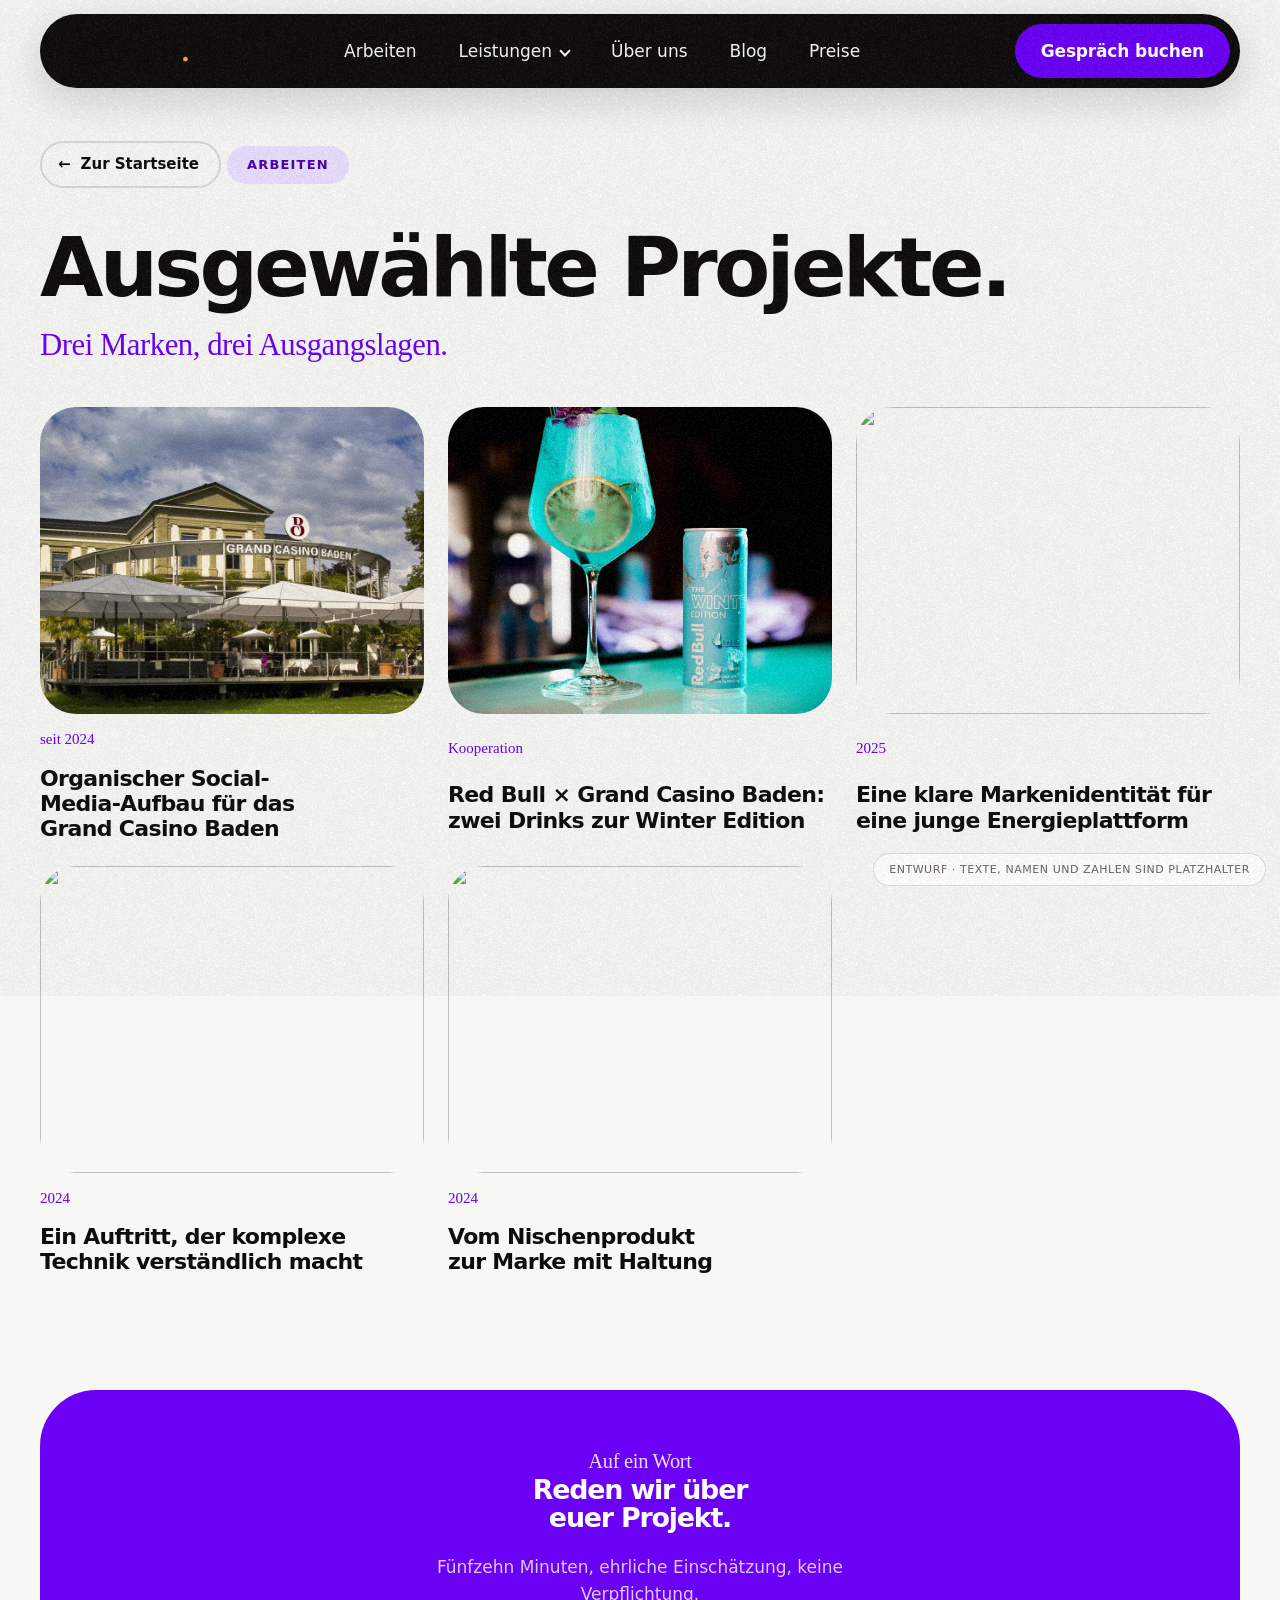
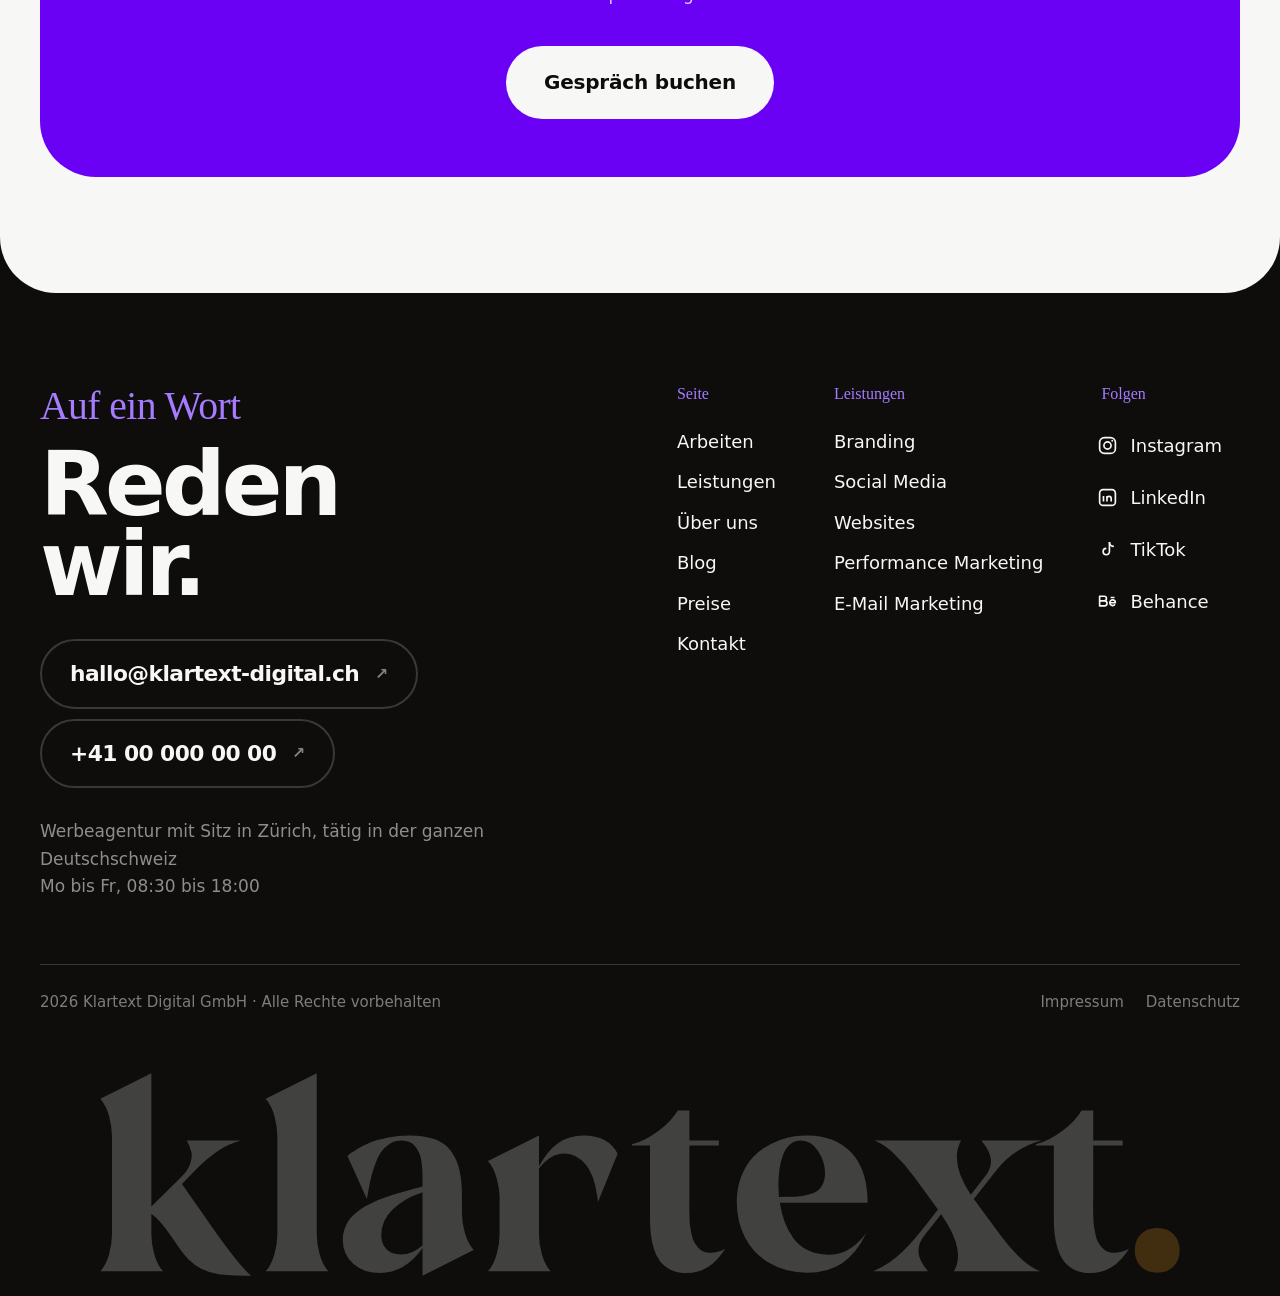
==== commit c455fad7: "Das echte Logo eingebaut Bisher war die Wortmarke keine Datei, sondern eine Anweisung: das Wort in F" ====
--- a/arbeiten/index.html
+++ b/arbeiten/index.html
@@ -15,8 +15,8 @@
 .lader--weg{opacity:0}
 .lader__mitte{display:grid;justify-items:center;transition:transform .62s cubic-bezier(.44,0,.56,1)}
 .lader--weg .lader__mitte{transform:translateY(-14px)}
-.lader__marke{display:inline-flex;align-items:baseline;gap:.1em;font-weight:900;letter-spacing:-.055em;line-height:1;font-size:var(--marke)}
-.lader__marke i{font-style:normal;color:transparent;flex:0 0 auto;width:.3em;height:.3em;border-radius:50%;background:#A57BFF;align-self:baseline;overflow:hidden}
+.lader__marke{display:block;line-height:0}.lader__marke img{width:calc(var(--marke)*5.175);max-width:calc(100vw - 48px);height:auto;display:block}
+
 .lader__reihe{display:flex;align-items:center;gap:var(--lueck);width:min(calc(var(--marke)*10.35 + 2*(var(--lueck) + var(--zahl)*3.5)),calc(100vw - 48px));margin-top:clamp(30px,3.4vw,52px)}
 .lader__balken{flex:1;height:clamp(6px,.55vw,10px);border-radius:99px;background:rgb(247 247 245/.22);overflow:hidden}
 .lader__fuell{display:block;height:100%;width:0;border-radius:99px;background:#F7F7F5}
@@ -33,12 +33,17 @@
 <link rel="stylesheet" href="../stil.css">
 <script>document.documentElement.className+=" laedt";setTimeout(function(){document.documentElement.classList.remove("laedt")},8000);
 (function(){var b=new URLSearchParams(location.search).get("breite");if(b)document.documentElement.style.setProperty("--maxw",parseInt(b,10)+"px")})()</script>
+
+<link rel="icon" href="../marke/favicon.svg" type="image/svg+xml">
+<link rel="icon" href="../marke/favicon-32.png" sizes="32x32">
+<link rel="icon" href="../marke/favicon-dunkel-32.png" sizes="32x32" media="(prefers-color-scheme:dark)">
+<link rel="apple-touch-icon" href="../marke/favicon-180.png">
 </head>
 <body>
 
 <div class="lader" id="lader" aria-hidden="true">
   <div class="lader__mitte">
-    <div class="lader__marke">KLARTEXT<i>.</i></div>
+    <div class="lader__marke"><img src="../marke/wortmarke-negativ.svg" alt="KLARTEXT" width="7877" height="1714"></div>
     <div class="lader__reihe">
       <span class="lader__zahl lader__zahl--geist" aria-hidden="true">0%</span>
       <div class="lader__balken"><span class="lader__fuell"></span></div>
@@ -53,7 +58,7 @@
 
 <header class="nav">
   <div class="nav__pille">
-    <a class="nav__mark" href="../index.html">KLARTEXT<i>.</i></a>
+    <a class="nav__mark" href="../index.html" aria-label="KLARTEXT — zur Startseite"><img src="../marke/wortmarke.svg" alt="KLARTEXT" width="7877" height="1714"></a>
     <nav class="nav__wege" aria-label="Hauptnavigation">
       <a class="mlink" href="../arbeiten/index.html"><span class="mlink__bg" aria-hidden="true"></span><span class="mlink__t">Arbeiten</span><span class="mlink__t mlink__t--neu" aria-hidden="true">Arbeiten</span></a>
       <span class="ndd">
@@ -218,7 +223,7 @@
   </div>
 
   <!-- Riesige Wortmarke als Grafik, unten angeschnitten -->
-  <div class="fuss__wortmarke" aria-hidden="true">KLARTEXT<i>.</i></div>
+  <div class="fuss__wortmarke" aria-hidden="true"><img src="../marke/wortmarke-negativ.svg" alt="" width="7877" height="1714"></div>
 </footer>
 
 <div class="demo">Entwurf · Texte, Namen und Zahlen sind Platzhalter</div>
--- a/stil.css
+++ b/stil.css
@@ -68,8 +68,8 @@
      rechnen sich daraus, damit Rand und Inhalt nie auseinanderlaufen.
      Der Rand waechst fliessend mit dem Fenster: auf dem Handy 24 px,
      am grossen Schirm 72 px — vorher sprang er in Stufen. */
-  --maxw:1240px;
-  --pad:clamp(24px,4.4vw,72px);
+  --maxw:1680px;
+  --pad:clamp(24px,4.4vw,40px);
   --sec:clamp(90px,9vw,170px);
 }
 
@@ -272,14 +272,11 @@
   display:flex;align-items:center;justify-content:space-between;gap:24px;
   padding:10px 10px 10px 30px;color:var(--creme);
   box-shadow:0 12px 40px rgb(14 13 11 / .16)}
-.nav__mark{font-weight:800;font-size:23px;letter-spacing:-.045em;
-  display:inline-flex;align-items:baseline;gap:.1em}
-/* Der Punkt ist Markenzeichen, nicht Satzzeichen: als Kreis gezeichnet,
-   damit die Groesse frei steuerbar ist. Das Zeichen im HTML bleibt
-   stehen (Vorlesegeraete, Auswahl), wird aber unsichtbar gestellt. */
-.nav__mark i{font-style:normal;color:transparent;flex:0 0 auto;
-  width:.32em;height:.32em;border-radius:50%;background:var(--violett-hell);
-  align-self:baseline;overflow:hidden}
+/* Die Wortmarke ist jetzt eine Datei, keine gesetzte Schrift mehr.
+   Hoehe statt Schriftgrad steuern — das Seitenverhaeltnis steckt im
+   SVG und bleibt dabei unangetastet. */
+.nav__mark{display:inline-flex;align-items:center;line-height:0}
+.nav__mark img{height:26px;width:auto;display:block}
 .nav__wege{display:flex;gap:6px;font-size:17px;font-weight:500}
 
 /* ── Menü-Hover: Pille poppt auf, Wort kippt durch ──────────────
@@ -726,13 +723,13 @@
 .schalter em{font-style:normal;font-size:13px;font-weight:700;color:var(--violett-zart)}
 .schalter button.ist em{color:var(--violett)}
 .preise__raster{display:grid;grid-template-columns:repeat(2,1fr);gap:20px;
-  max-width:1020px;margin:clamp(18px,1.8vw,28px) auto 0}
+  max-width:1240px;margin:clamp(18px,1.8vw,28px) auto 0}
 
 /* ── Projektoption: fuer Firmen ohne Abo ────────────────────────
    Bewusst breiter und flacher als die beiden Abo-Karten, damit sie
    nicht als dritter Tarif gelesen wird, sondern als eigener Weg.
    Nutzt dieselben Bausteine — Karte, Haken-Liste, Knopf. */
-.projekt{max-width:1020px;margin:20px auto 0;background:var(--tinte-2);
+.projekt{max-width:1240px;margin:20px auto 0;background:var(--tinte-2);
   border-radius:var(--r-gross);padding:clamp(22px,1.9vw,30px);
   display:grid;grid-template-columns:minmax(0,1.05fr) minmax(0,.95fr);
   gap:clamp(20px,2.6vw,44px);align-items:center;
@@ -918,6 +915,9 @@
    passte auf keinen Bildschirm; nebeneinander nutzt er die Breite,
    die ohnehin da ist, und der Kalender darf gross sein. */
 .ruf{padding:var(--sec) var(--pad)}
+/* Bewusst schmaler als die Sektionen: bei voller Breite ziehen
+   sich Kalender und Felder so weit auseinander, dass man die
+   vier Angaben nicht mehr auf einen Blick hat. */
 .ruf__karte{max-width:1240px;margin:0 auto;background:var(--violett);color:#fff;
   border-radius:var(--r-seite);padding:clamp(14px,1.3vw,20px)}
 .ruf__karte .brush{color:var(--violett-zart)}
@@ -1116,19 +1116,16 @@
 .fuss__sozial a:hover{background:var(--creme);color:var(--tinte);transform:var(--kipp)}
 
 /* Wortmarke als Grafik — unten angeschnitten, füllt die Breite */
-.fuss__wortmarke{max-width:var(--maxw);margin:clamp(30px,3vw,54px) auto -.2em;
-  font-size:clamp(90px,17.4vw,268px);font-weight:900;letter-spacing:-.055em;
-  line-height:.8;text-align:center;white-space:nowrap;
-  display:flex;align-items:baseline;justify-content:center;gap:.03em;
-  color:transparent;-webkit-text-stroke:2px rgb(247 247 245 / .22);
-  transition:color var(--t-bild) var(--kurve),
-    -webkit-text-stroke-color var(--t-bild) var(--kurve)}
+/* Stand vorher als Umriss da und lief beim Schweben zu. Eine fertige
+   Datei traegt keinen Umriss — der Weckeffekt bleibt als Aufhellen von
+   22 auf 100 Prozent, gleiche Dauer wie vorher. */
+.fuss__wortmarke{max-width:var(--maxw);margin:clamp(30px,3vw,54px) auto 0;
+  padding:0 var(--pad);line-height:0;
+  opacity:.22;transition:opacity var(--t-bild) var(--kurve)}
+.fuss__wortmarke img{width:100%;height:auto;display:block}
 /* Hier gefuellt statt umrissen: zwischen lauter Konturen ist die volle
    Flaeche der einzige Punkt, an dem das Auge haengen bleibt. */
-.fuss__wortmarke i{font-style:normal;flex:0 0 auto;-webkit-text-stroke:0;
-  width:.28em;height:.28em;border-radius:50%;background:var(--violett-hell);
-  align-self:baseline;overflow:hidden}
-.fuss:hover .fuss__wortmarke{-webkit-text-stroke-color:rgb(247 247 245 / .4)}
+.fuss:hover .fuss__wortmarke{opacity:1}
 
 .fuss__recht{max-width:var(--maxw);margin:clamp(50px,5vw,90px) auto 0;padding:26px 0 0;
   border-top:1px solid var(--linie-hell);
@@ -1149,7 +1146,7 @@
    Titel und ein handgeschriebener Einzeiler. */
 .unter{max-width:var(--maxw);margin:0 auto;
   padding:clamp(120px,11vw,180px) var(--pad) clamp(24px,2.6vw,44px)}
-.unter--eng{max-width:940px}
+.unter--eng{max-width:1400px}
 .unter h1{font-size:clamp(42px,6.4vw,104px);line-height:.98;margin:14px 0 18px}
 .unter--eng h1{font-size:clamp(34px,4.6vw,68px);line-height:1.04}
 .unter .brush{font-size:clamp(22px,2.4vw,38px);color:var(--violett)}
@@ -1209,11 +1206,14 @@
 .schritt h3{font-size:20px;letter-spacing:-.025em;margin-bottom:5px}
 .schritt p{font-size:16px;line-height:1.5;color:var(--grau)}
 
-.artikel__bild{max-width:940px;margin:clamp(8px,1.4vw,22px) auto 0;
+.artikel__bild{max-width:1400px;margin:clamp(8px,1.4vw,22px) auto 0;
   padding:0 var(--pad);border-radius:var(--r-gross);overflow:hidden}
 .artikel__bild img{width:100%;height:clamp(240px,32vw,480px);object-fit:cover;
   border-radius:var(--r-gross)}
-.artikel{max-width:min(760px,calc(100% - var(--pad) * 2));
+/* Fliesstext waechst nur bis 820. Zeilen ueber rund 80 Zeichen
+   verliert das Auge beim Ruecksprung — das ist Lesbarkeit, keine
+   Geschmacksfrage. */
+.artikel{max-width:min(820px,calc(100% - var(--pad) * 2));
   margin:clamp(34px,4vw,66px) auto 0}
 .artikel p{font-size:clamp(18px,1.45vw,22px);line-height:1.66;color:var(--tinte);
   margin-bottom:1.1em}
@@ -1805,7 +1805,7 @@
   gap:clamp(12px,1.3vw,22px);margin-top:clamp(26px,3vw,44px)}
 /* Zwei statt vier: dann darf jeder Film groesser stehen. */
 .reels__reihe--zwei{grid-template-columns:repeat(2,minmax(0,1fr));
-  max-width:840px}
+  max-width:1040px}
 @media (max-width:1000px){ .reels__reihe{grid-template-columns:repeat(2,minmax(0,1fr))} }
 @media (max-width:560px){
   /* Zwei Lamellen nebeneinander sind hier rund 150 px breit — Name und
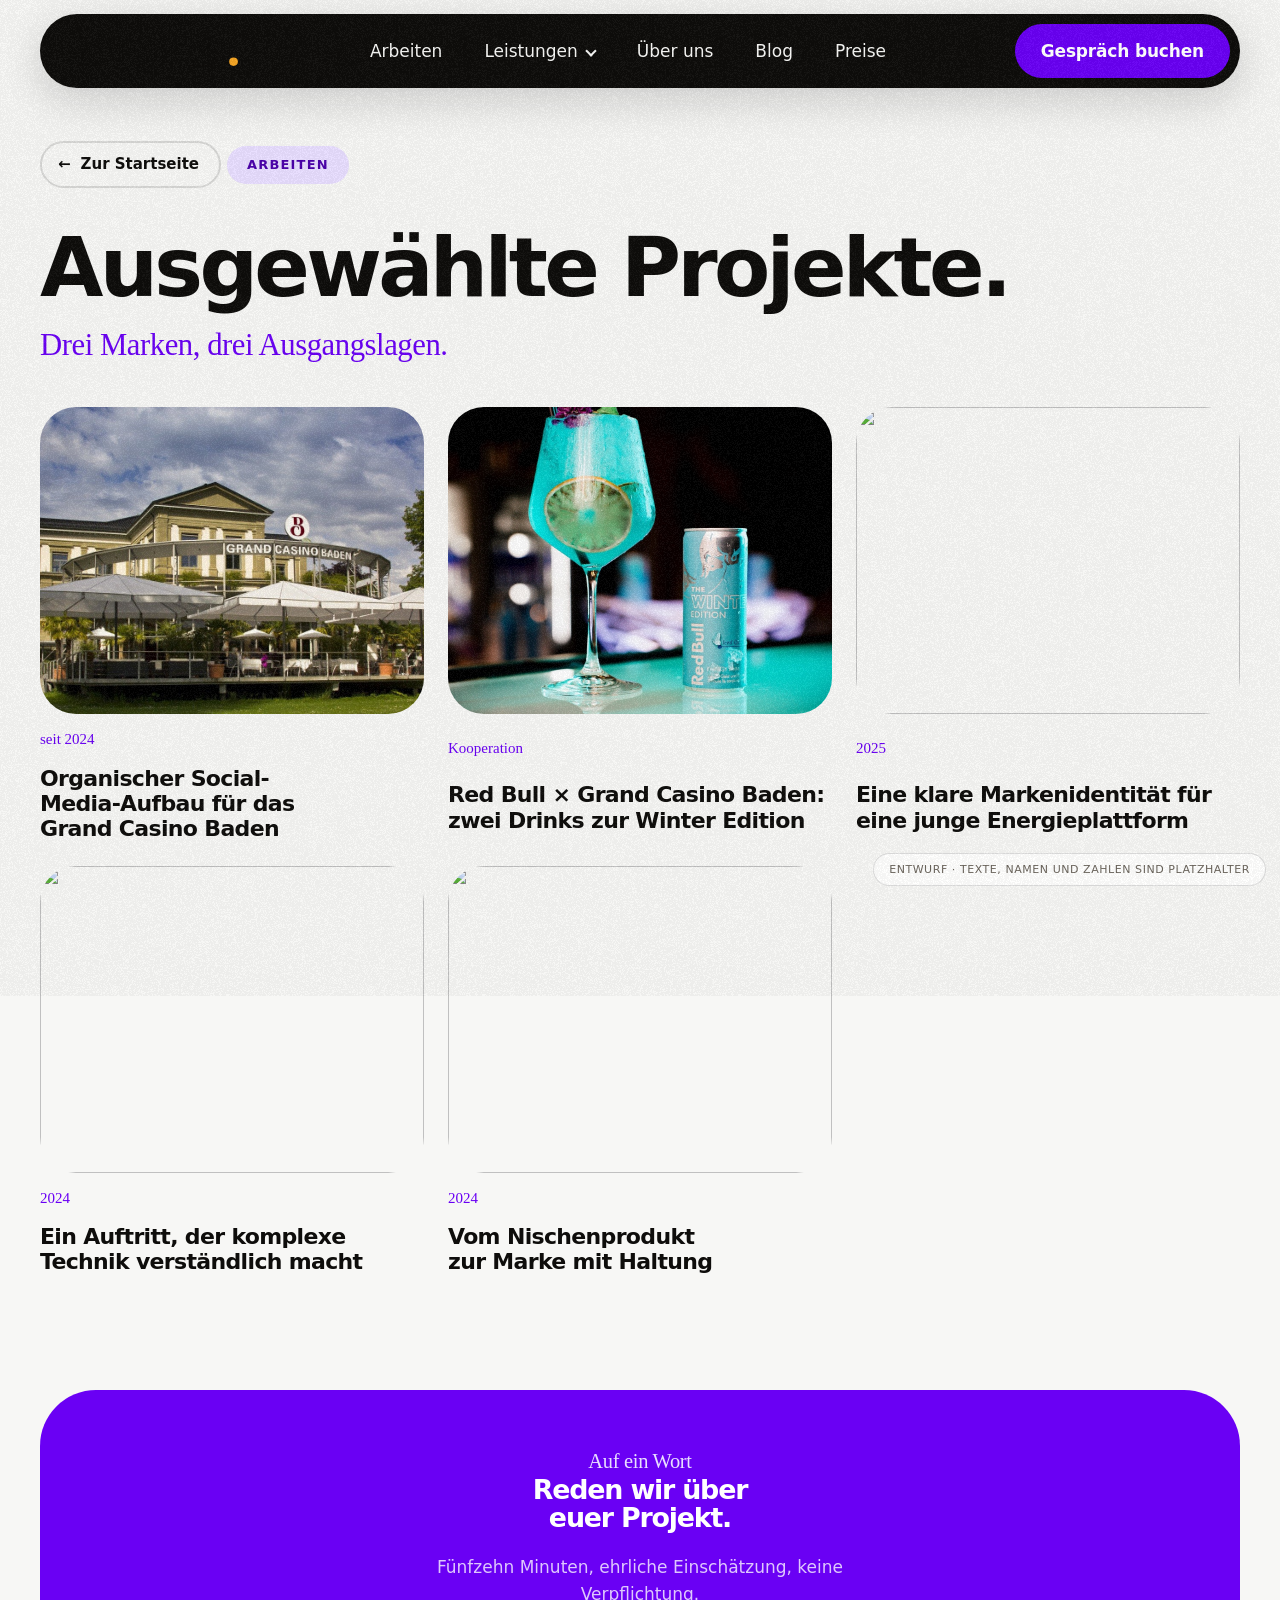
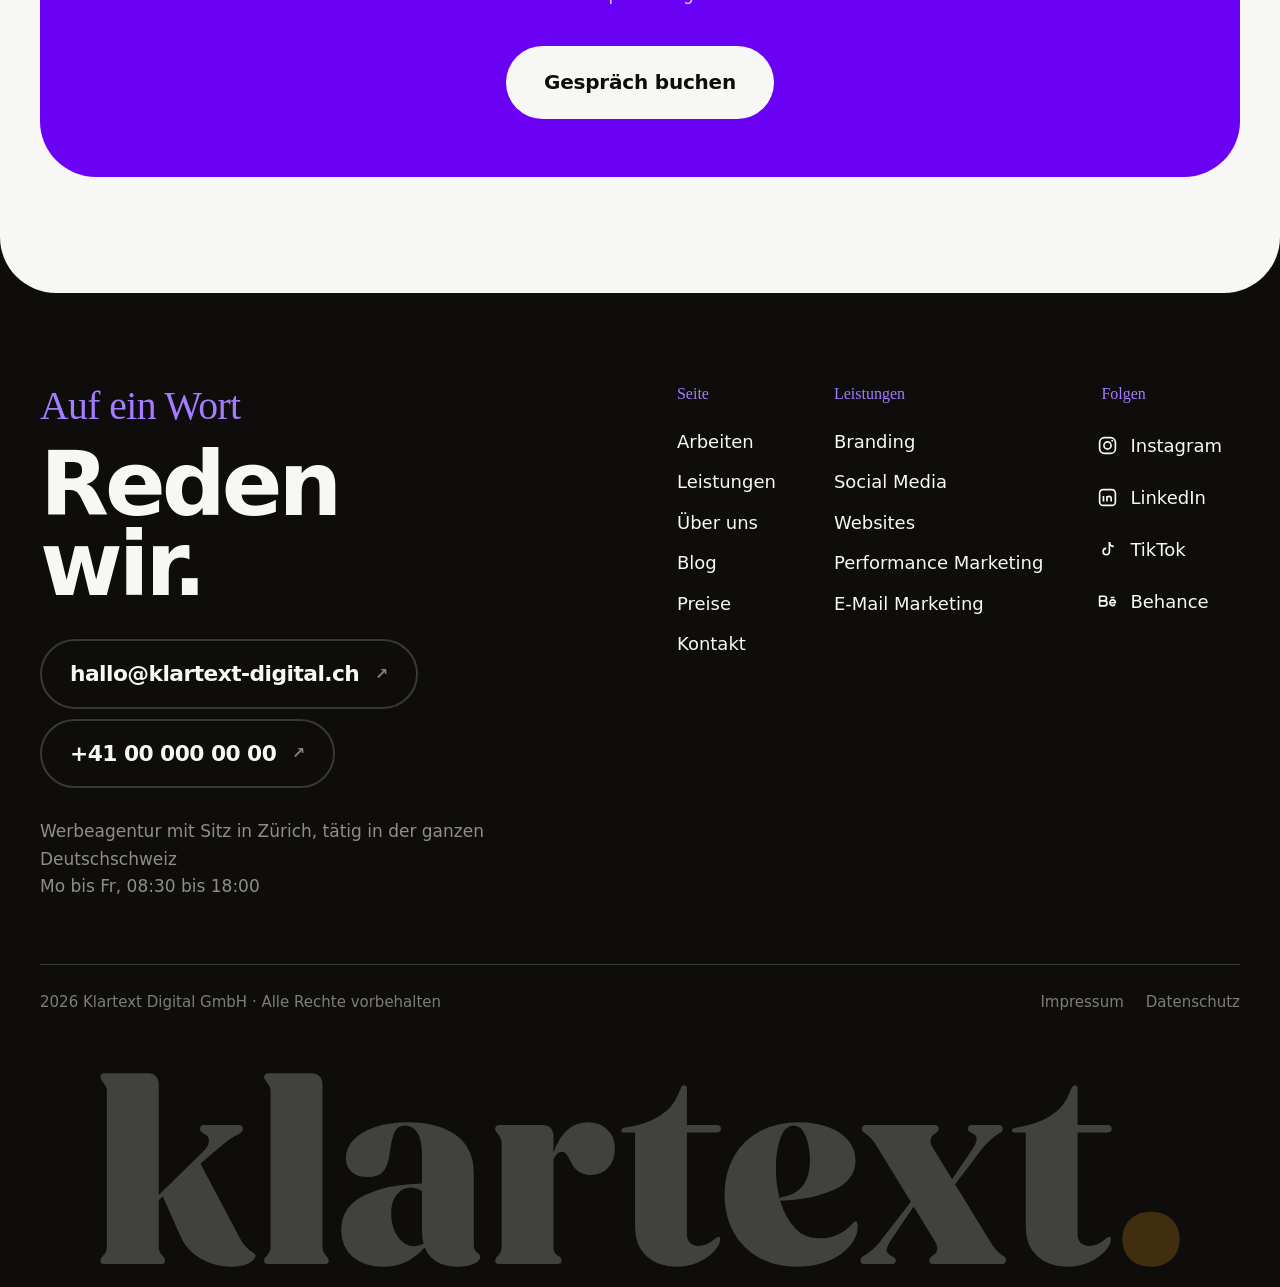
==== commit e68eeebd: "Finalen Logosatz uebernommen Der Ordner klartext_logos_final enthaelt eine ueberarbeitete Fassung. N" ====
--- a/arbeiten/index.html
+++ b/arbeiten/index.html
@@ -43,7 +43,7 @@
 
 <div class="lader" id="lader" aria-hidden="true">
   <div class="lader__mitte">
-    <div class="lader__marke"><img src="../marke/wortmarke-negativ.svg" alt="KLARTEXT" width="7877" height="1714"></div>
+    <div class="lader__marke"><img src="../marke/wortmarke-negativ.svg" alt="KLARTEXT" width="4105" height="859"></div>
     <div class="lader__reihe">
       <span class="lader__zahl lader__zahl--geist" aria-hidden="true">0%</span>
       <div class="lader__balken"><span class="lader__fuell"></span></div>
@@ -58,7 +58,7 @@
 
 <header class="nav">
   <div class="nav__pille">
-    <a class="nav__mark" href="../index.html" aria-label="KLARTEXT — zur Startseite"><img src="../marke/wortmarke.svg" alt="KLARTEXT" width="7877" height="1714"></a>
+    <a class="nav__mark" href="../index.html" aria-label="KLARTEXT — zur Startseite"><img src="../marke/wortmarke.svg" alt="KLARTEXT" width="4105" height="859"></a>
     <nav class="nav__wege" aria-label="Hauptnavigation">
       <a class="mlink" href="../arbeiten/index.html"><span class="mlink__bg" aria-hidden="true"></span><span class="mlink__t">Arbeiten</span><span class="mlink__t mlink__t--neu" aria-hidden="true">Arbeiten</span></a>
       <span class="ndd">
@@ -223,7 +223,7 @@
   </div>
 
   <!-- Riesige Wortmarke als Grafik, unten angeschnitten -->
-  <div class="fuss__wortmarke" aria-hidden="true"><img src="../marke/wortmarke-negativ.svg" alt="" width="7877" height="1714"></div>
+  <div class="fuss__wortmarke" aria-hidden="true"><img src="../marke/wortmarke-negativ.svg" alt="" width="4105" height="859"></div>
 </footer>
 
 <div class="demo">Entwurf · Texte, Namen und Zahlen sind Platzhalter</div>
--- a/stil.css
+++ b/stil.css
@@ -275,8 +275,13 @@
 /* Die Wortmarke ist jetzt eine Datei, keine gesetzte Schrift mehr.
    Hoehe statt Schriftgrad steuern — das Seitenverhaeltnis steckt im
    SVG und bleibt dabei unangetastet. */
-.nav__mark{display:inline-flex;align-items:center;line-height:0}
-.nav__mark img{height:26px;width:auto;display:block}
+.nav__mark{display:inline-flex;align-items:center;line-height:0;
+  flex:0 0 auto}   /* nie stauchen: ein verzerrtes Logo faellt auf */
+/* 36: 26 war zu klein, 44 zu gross. Die Pille ist innen 56 hoch,
+   die Hoehe gibt der Knopf vor — Platz waere fuer mehr, aber
+   die Marke soll die Navigation nicht dominieren. */
+.nav__mark img{height:clamp(26px,2.8vw,36px);width:auto;
+  flex:0 0 auto;display:block}
 .nav__wege{display:flex;gap:6px;font-size:17px;font-weight:500}
 
 /* ── Menü-Hover: Pille poppt auf, Wort kippt durch ──────────────
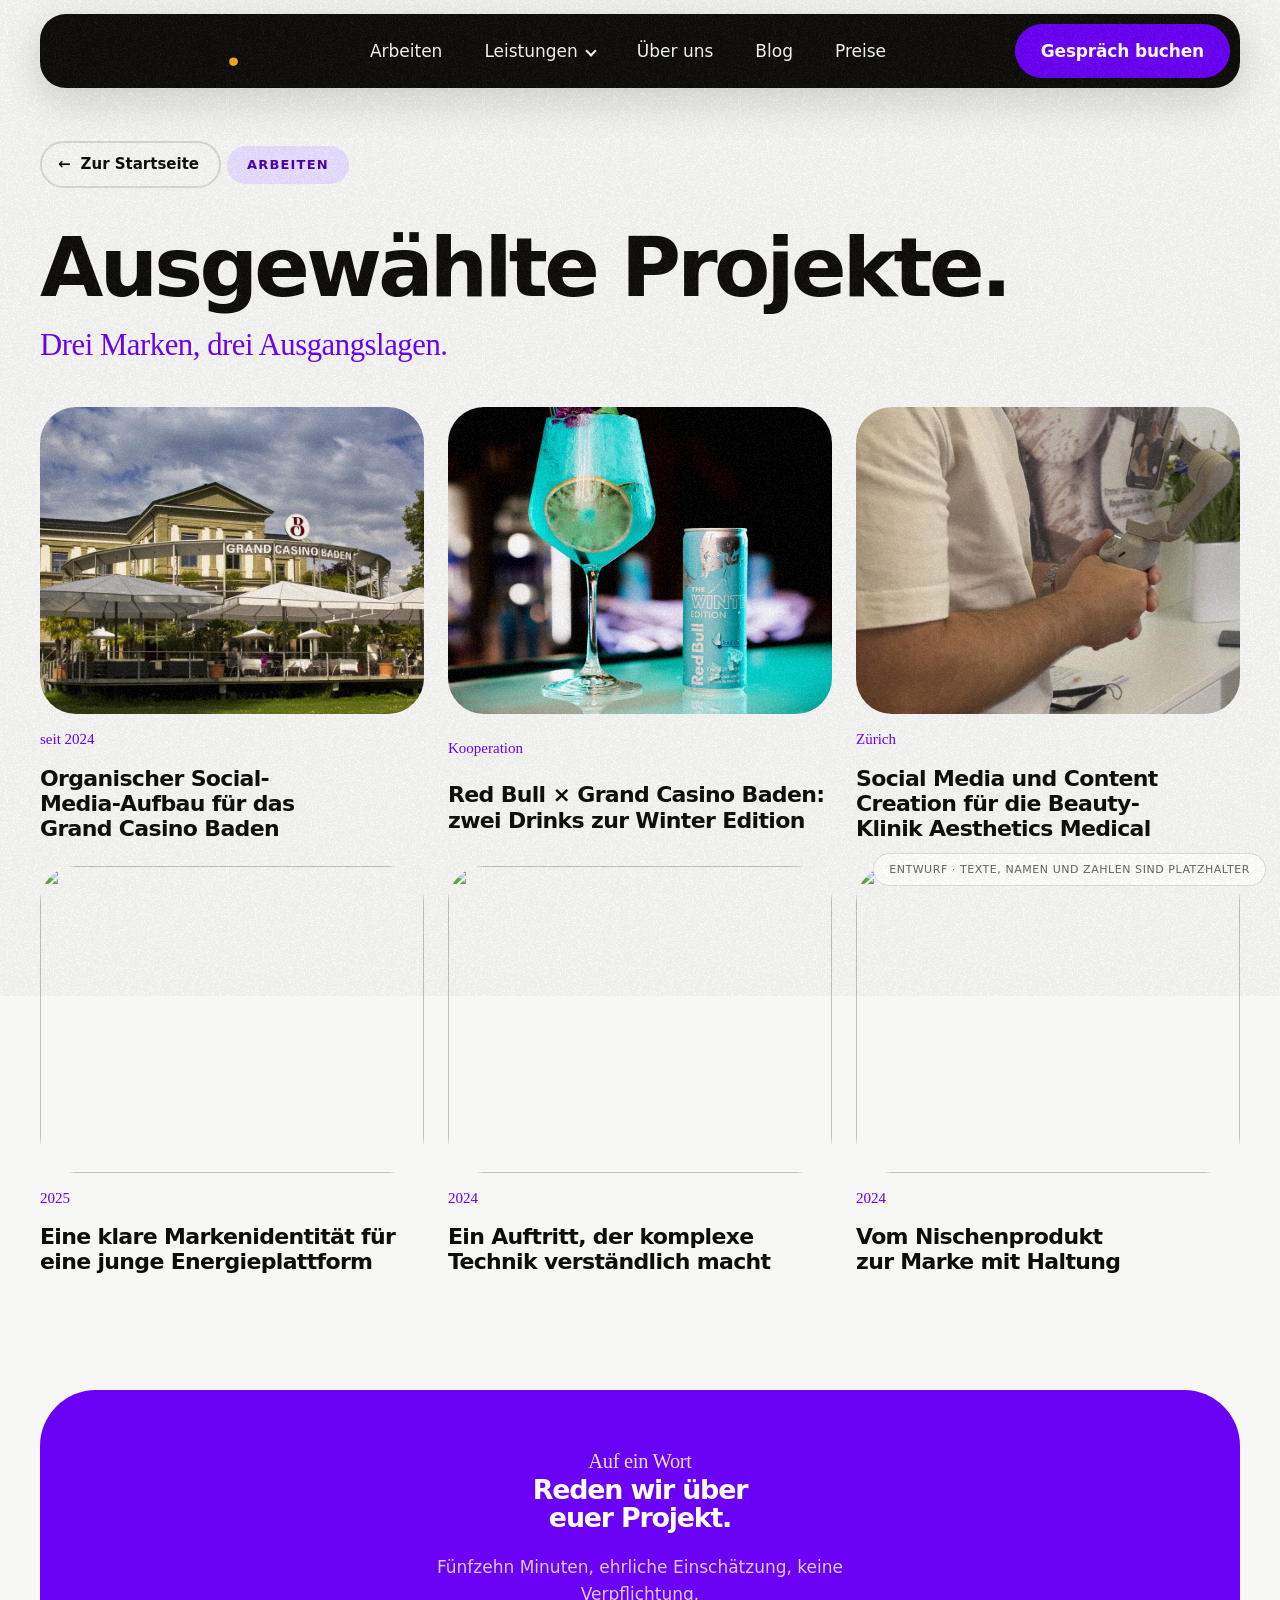
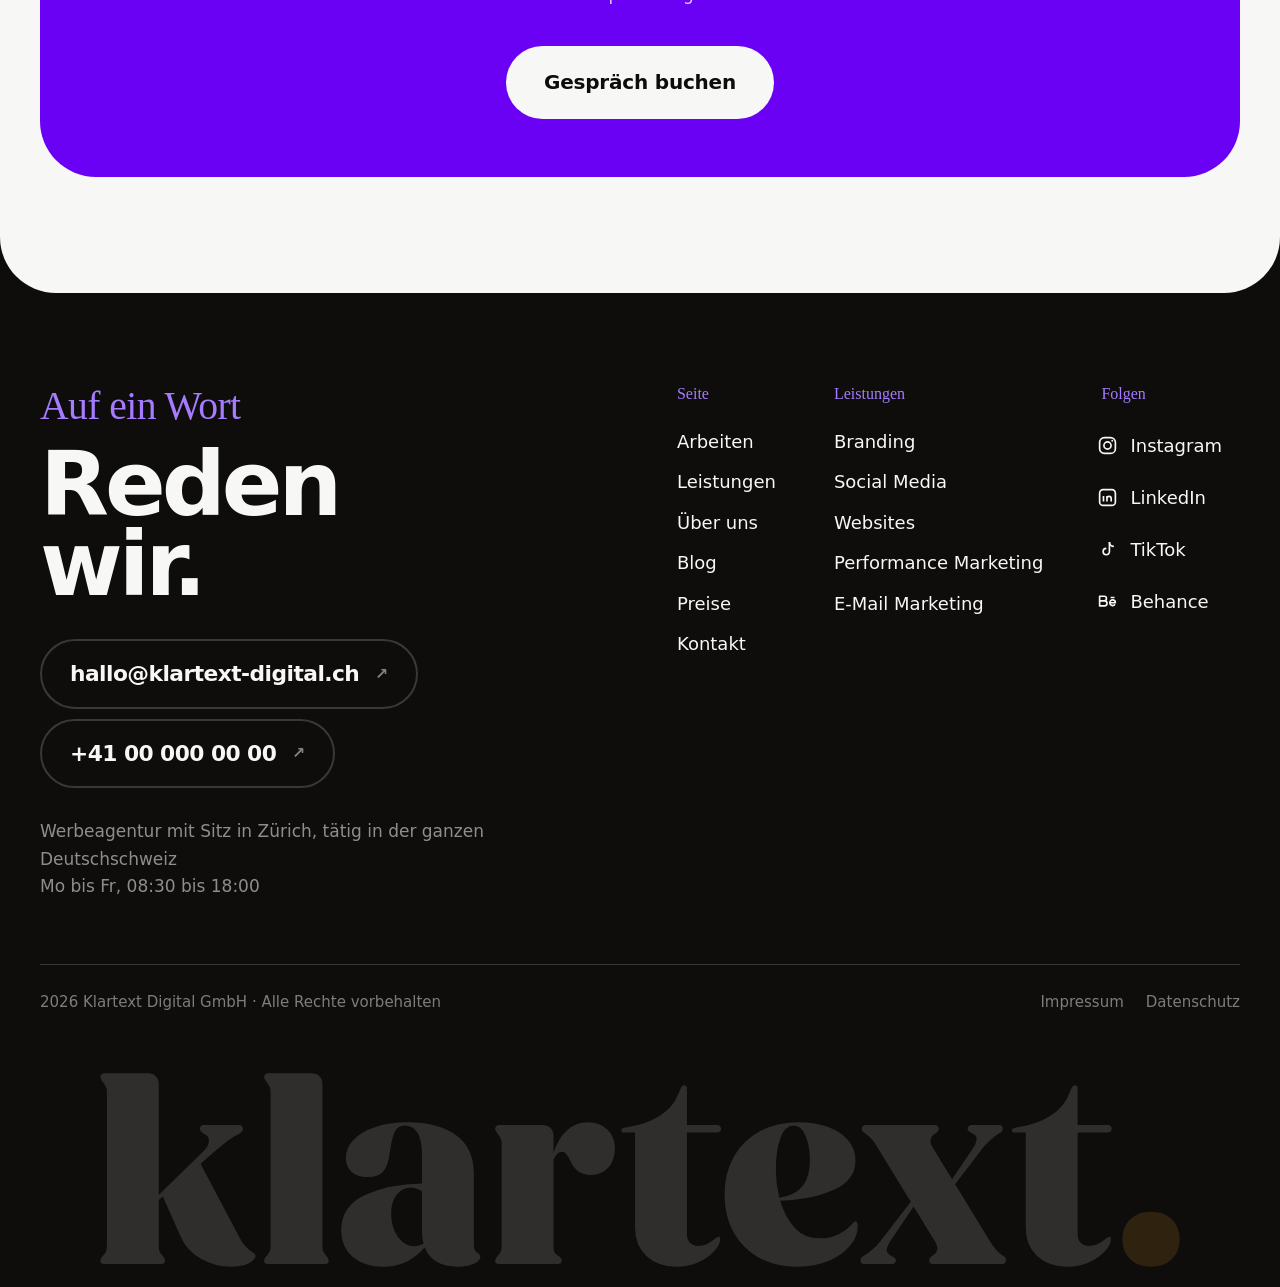
==== commit 087ed6c6: "Neue Referenz: Aesthetics Medical Social Media Management und Content Creation fuer die Beauty-Klini" ====
--- a/arbeiten/index.html
+++ b/arbeiten/index.html
@@ -135,6 +135,11 @@
         <div class="maske"><img src="../bilder/rb-blau-2.jpg" alt="" loading="lazy"></div>
         <span class="datum">Kooperation</span>
         <h3>Red Bull × Grand Casino Baden: zwei Drinks zur Winter Edition</h3>
+      </a>
+      <a class="beitrag" href="aesthetics-medical.html" data-rein>
+        <div class="maske"><img src="../bilder/am-haus.jpg" alt="" loading="lazy"></div>
+        <span class="datum">Zürich</span>
+        <h3>Social Media und Content Creation für die Beauty-Klinik Aesthetics Medical</h3>
       </a>
       <a class="beitrag" href="nordlicht.html" data-rein>
         <div class="maske"><img src="../bilder/fall-1.jpg" alt="" loading="lazy"></div>
--- a/stil.css
+++ b/stil.css
@@ -61,6 +61,9 @@
   --r-mittel:24px;
   --r-klein:16px;
   --r-pille:999px;
+  /* Menueleiste: abgerundetes Rechteck statt Kapsel. Unter der
+     halben Leistenhoehe (38), sonst wird daraus wieder eine Kapsel. */
+  --r-leiste:26px;
   --r-seite:56px;
 
   /* ── Raum ──────────────────────────────────────────────────
@@ -268,7 +271,7 @@
 .nav{position:fixed;top:14px;left:0;right:0;z-index:40;padding:0 var(--pad);
   display:flex;justify-content:center;pointer-events:none}
 .nav__pille{pointer-events:auto;width:100%;max-width:var(--maxw);
-  background:var(--tinte);border-radius:var(--r-pille);
+  background:var(--tinte);border-radius:var(--r-leiste);
   display:flex;align-items:center;justify-content:space-between;gap:24px;
   padding:10px 10px 10px 30px;color:var(--creme);
   box-shadow:0 12px 40px rgb(14 13 11 / .16)}
@@ -1121,16 +1124,16 @@
 .fuss__sozial a:hover{background:var(--creme);color:var(--tinte);transform:var(--kipp)}
 
 /* Wortmarke als Grafik — unten angeschnitten, füllt die Breite */
-/* Stand vorher als Umriss da und lief beim Schweben zu. Eine fertige
-   Datei traegt keinen Umriss — der Weckeffekt bleibt als Aufhellen von
-   22 auf 100 Prozent, gleiche Dauer wie vorher. */
+/* Bleibt dauerhaft zurueckgenommen. Vorher lief sie beim Schweben auf
+   volle Deckkraft — Ausloeser war die ganze Fusszeile, es reichte also
+   die Maus irgendwo im unteren Seitendrittel. Sie ist dort Grundton,
+   nicht Hauptdarsteller. */
 .fuss__wortmarke{max-width:var(--maxw);margin:clamp(30px,3vw,54px) auto 0;
-  padding:0 var(--pad);line-height:0;
-  opacity:.22;transition:opacity var(--t-bild) var(--kurve)}
+  padding:0 var(--pad);line-height:0;opacity:.14}
 .fuss__wortmarke img{width:100%;height:auto;display:block}
 /* Hier gefuellt statt umrissen: zwischen lauter Konturen ist die volle
    Flaeche der einzige Punkt, an dem das Auge haengen bleibt. */
-.fuss:hover .fuss__wortmarke{opacity:1}
+
 
 .fuss__recht{max-width:var(--maxw);margin:clamp(50px,5vw,90px) auto 0;padding:26px 0 0;
   border-top:1px solid var(--linie-hell);
